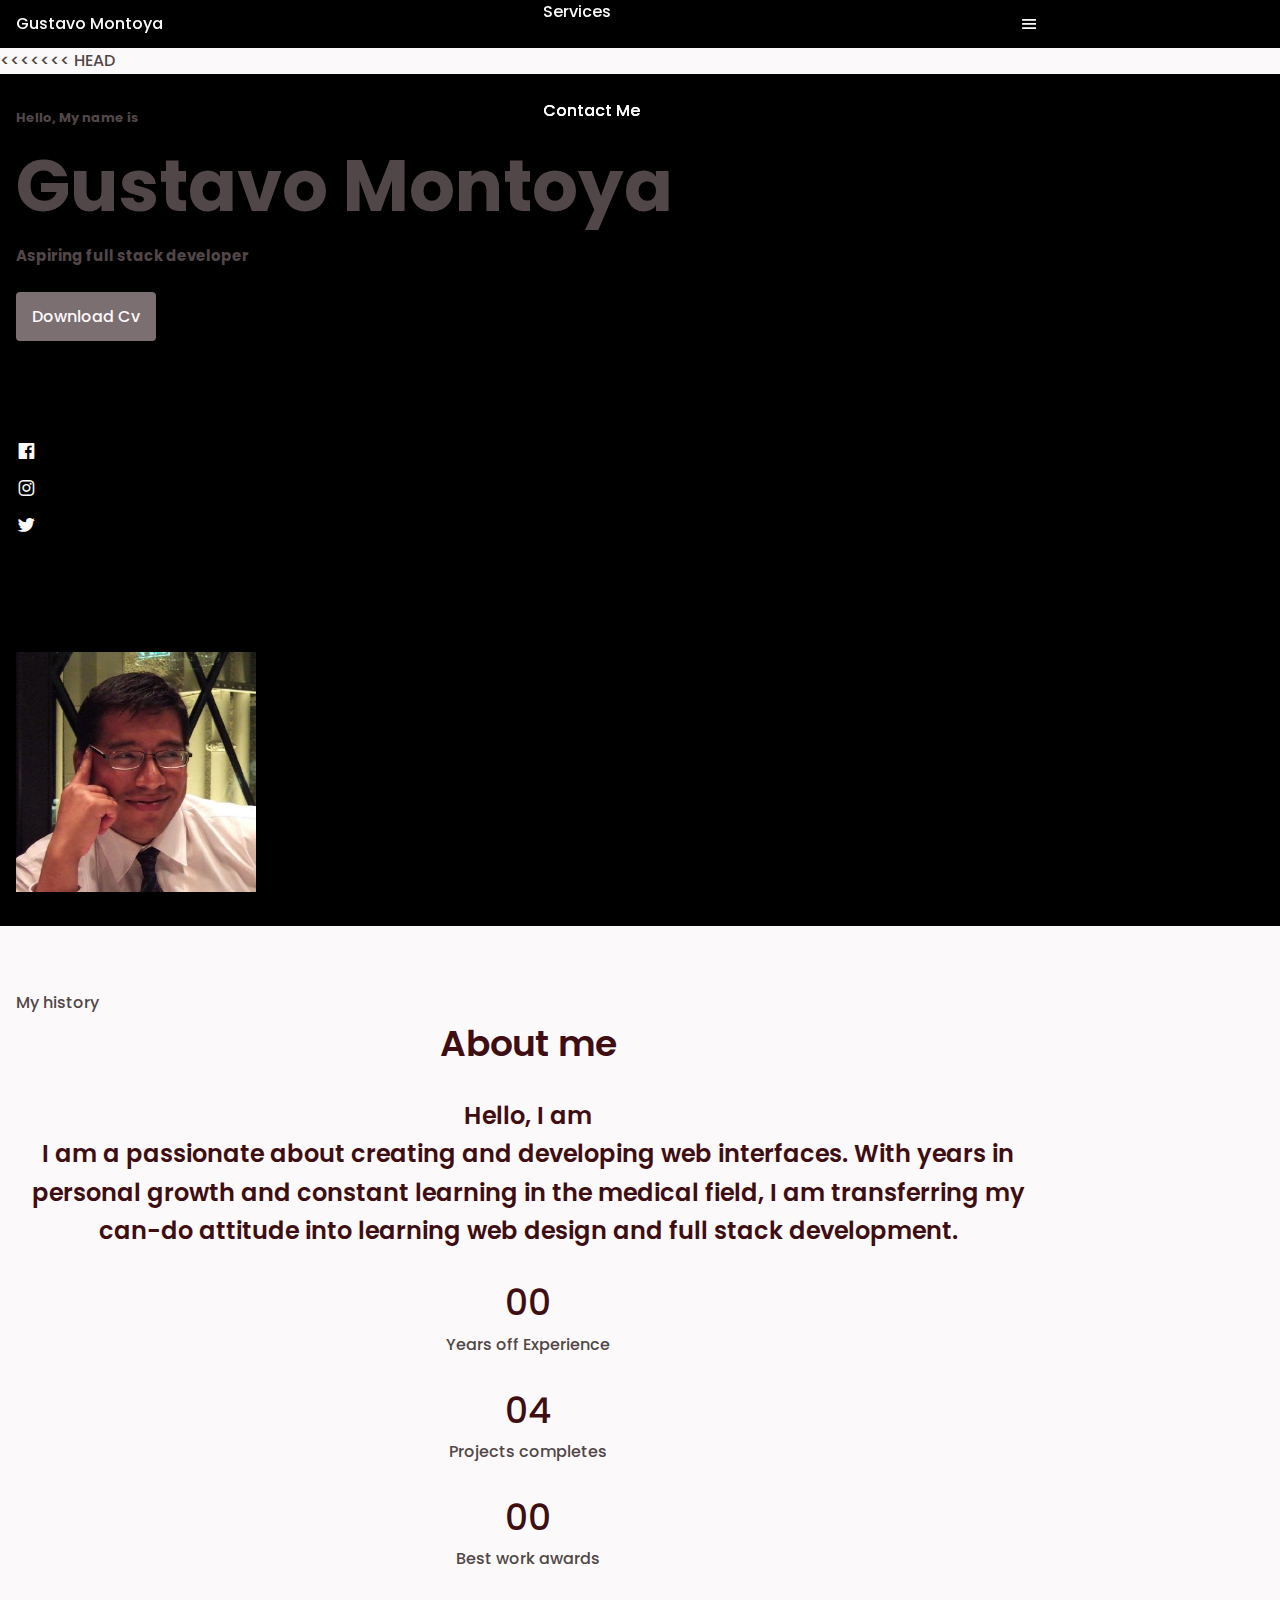
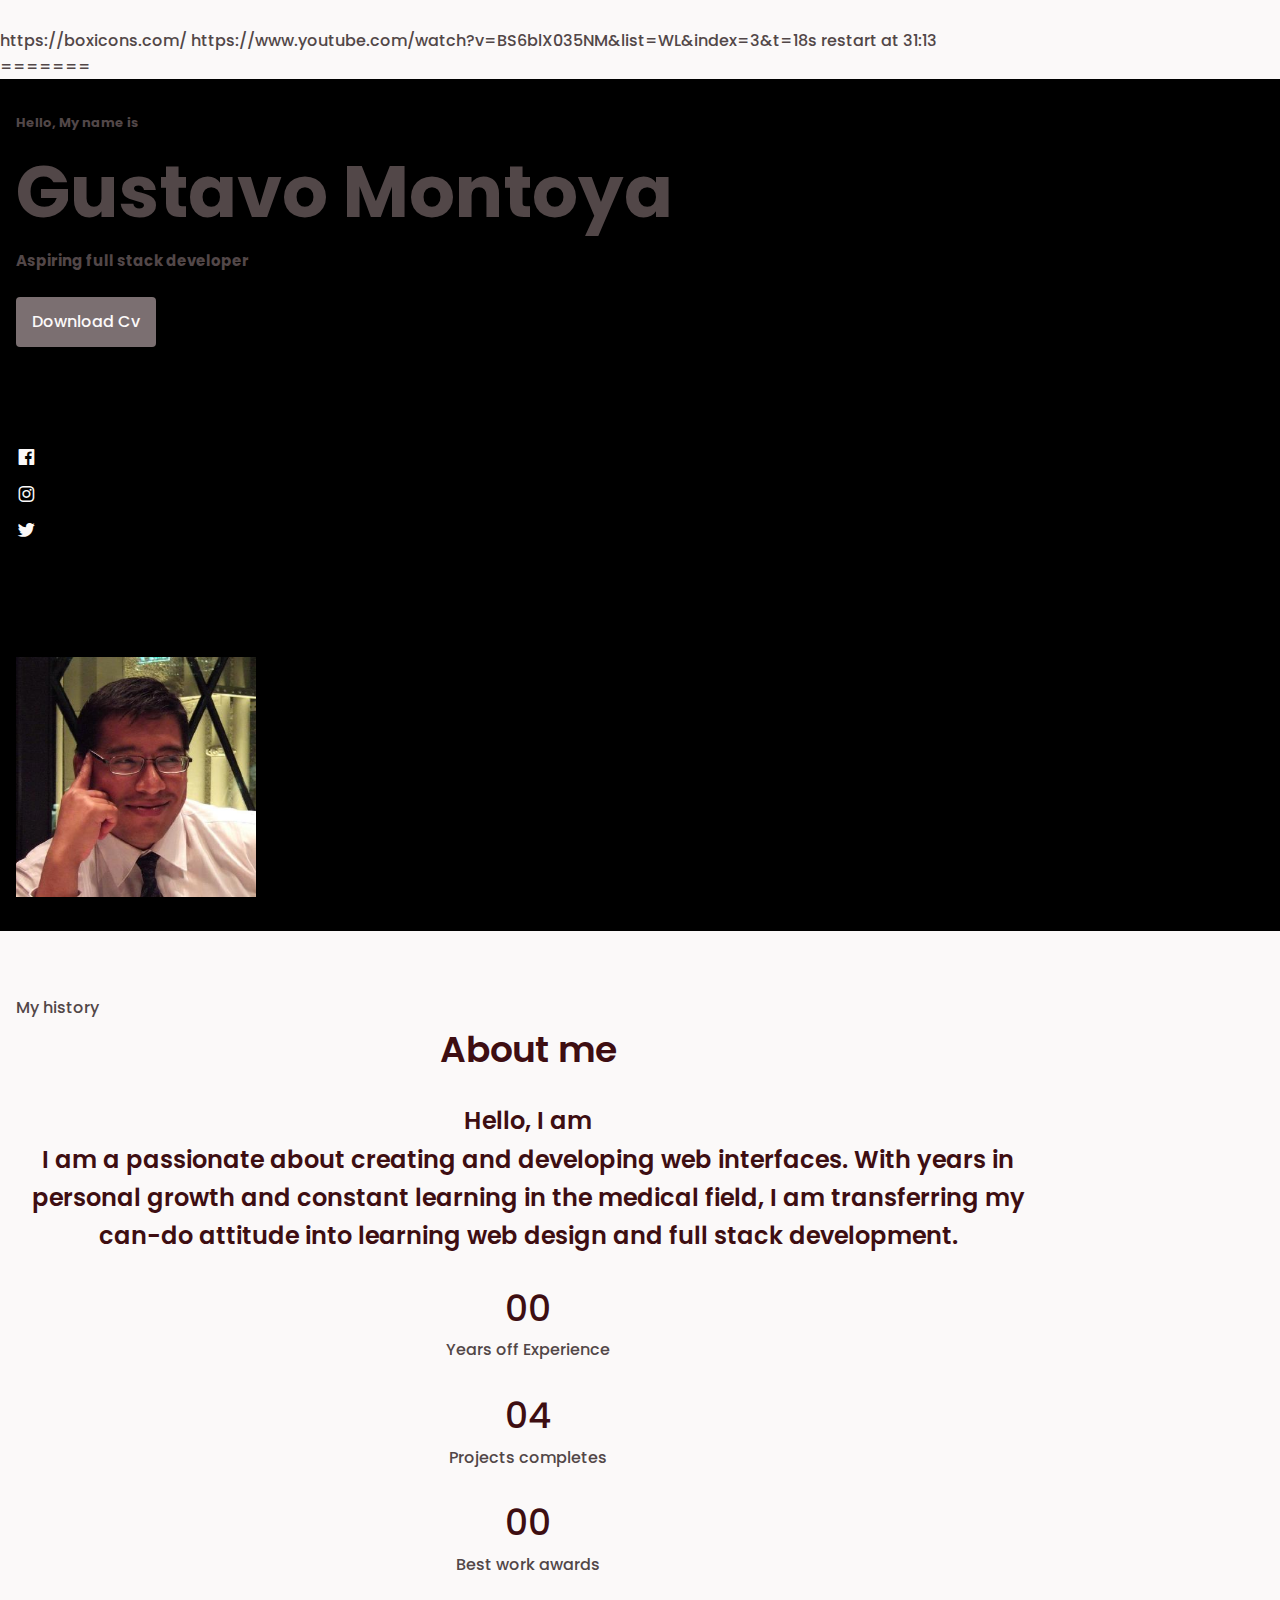
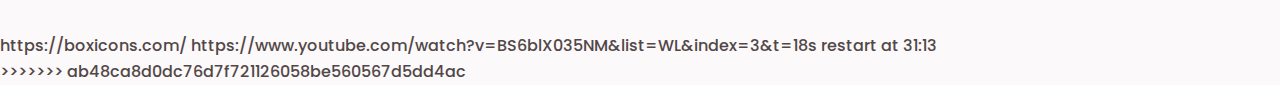
==== index.html @ 8437a616 "first commit" ====
<<<<<<< HEAD
<!DOCTYPE html>
<html lang="en">
    <head>
        <meta charset="UTF-8">
        <meta http-equiv="X-UA-Compatible" content="IE=edge">
        <meta name="viewport" content="width=device-width, initial-scale=1.0">
        <link rel="preconnect" href="https://fonts.gstatic.com">
        <link href="https://fonts.googleapis.com/css2?family=Poppins:ital,wght@0,400;0,500;0,600;1,400&display=swap" rel="stylesheet">
    <!-- ===SWIPER CSS=== -->
        <link rel="stylesheet" href=""
    <!-- ===BOX ICONS=== -->
        <link href='https://unpkg.com/boxicons@2.0.7/css/boxicons.min.css' rel='stylesheet'>
    <!-- ===CSS=== -->
        <link rel="stylesheet" href="Assets/css/style.css">
    <title>Personal Portfolio</title>
    </head>
        <body>
    <!-- ===SCROLL TOP=== -->

            <a href="#" class="scrolltop" id="scroll-top">
                <i class='bx bx-chevron-up scrolltop_icon'></i>
            </a>

    <!-- ===HEADER=== -->

            <header class="l-header" id="header">
                <nav class="nav bd-container">
                    <a href-"#" class="nav_logo">Gustavo Montoya</a>

                <div class="nav_menu" id="nav-menu">
                    <ul class="nav_list">
                            <li class="nav_item"><a href="#home" class="nav_link active-link">Home</a></li>
                        <li class="nav_item"><a href="#about" class="nav_link">About</a></li>
                        <li class="nav_item"><a href="#services" class="nav_link">Services</a></li>
                        <li class="nav_item"><a href="#portfolio" class="nav_link">Portfolio</a></li>
                        <li class="nav_item"><a href="#contact" class="nav_link">Contact Me</a></li>
                    </ul>
                </div>

                <div class="nav_toggle" id="nav-toggle">
                    <i class='bx bx-menu'></i>
                </div>
                </nav>
            </header>  
    
            <main class="1-main">

                <!-- ===HOME=== -->

                <section class="home" id="home">
                    <div class="home_container bd-container bd-grid">
                        <div class="home_date">
                            <span class="home_greeting">Hello, My name is</span>
                            <h1 class="home_name">Gustavo Montoya</h1>
                            <span class="home_profession">Aspiring full stack developer</span>
                            <a download="" href="" class="button button-light">Download Cv</a>
                        </div>

                        <div class="home_social">
                            <a href="#" class="home_social-icon"><i class='bx bxl-facebook-square'></i></a>
                            <a href="#" class="home_social-icon"><i class='bx bxl-instagram'></i></a>
                            <a href="#" class="home_social-icon"><i class='bx bxl-twitter'></i></a>
                        </div>

                        <div class="home_img">
                            <img src="Assets/img/home-img.jpg" alt="">
                        </div>
                    </div>
                </section>

                <!-- ===ABOUT=== -->

                <section class="about section bd-container" id="about">
                    <span class="section-subtle">My history</span>
                    <h2 class="section-title">About me</h2>

                    <div class="about_container bd-grid">
                        <div class="about_data bd-grid">
                            <p class="about_description"><span>Hello, I am <br></span>I am a passionate about creating and developing web interfaces. With years in personal growth and constant learning in the medical field, I am transferring my can-do attitude into learning web design and full stack development.</p>
                            <div>
                                <span class="about_number">00</span>
                                <span class="about_acheivement">Years off Experience</span>
                            </div>
                            <div>
                                <span class="about_number">04</span>
                                <span class="about_acheivement">Projects completes</span>
                            </div>
                            <div>
                                <span class="about_number">00</span>
                                <span class="about_acheivement">Best work awards</span>
                            </div>
                        </div>

                        <img src="Assets/img/" alt="" class+"about_img">
                    </div>
                </section>
                <!-- ===QUALIFICATION=== -->
                https://boxicons.com/
                https://www.youtube.com/watch?v=BS6blX035NM&list=WL&index=3&t=18s

                restart at 31:13


                <!-- ===SERVICES=== -->

                <!-- ===PROJECT IN MIND=== -->

                <!-- ===PORTFOLIO=== -->

            </main>

    <!-- ===FOOTER=== -->

    <!-- ===MIXITUP FILTER=== -->
    <script src=""></script>

    <!-- ===SWIPER JS=== -->
    <script src=""></script>

    <!-- ===GSAP=== -->
    <script src=""></script>

    <!-- ===MAIN JS=== -->
    <script src="Assets/js/main.js"></script>









    <!-- <script src="https://cdn.freecodecamp.org/testable-projects-fcc/v1/bundle.js"></script> -->
    </body>
=======
<!DOCTYPE html>
<html lang="en">
    <head>
        <meta charset="UTF-8">
        <meta http-equiv="X-UA-Compatible" content="IE=edge">
        <meta name="viewport" content="width=device-width, initial-scale=1.0">
        <link rel="preconnect" href="https://fonts.gstatic.com">
        <link href="https://fonts.googleapis.com/css2?family=Poppins:ital,wght@0,400;0,500;0,600;1,400&display=swap" rel="stylesheet">
    <!-- ===SWIPER CSS=== -->
        <link rel="stylesheet" href=""
    <!-- ===BOX ICONS=== -->
        <link href='https://unpkg.com/boxicons@2.0.7/css/boxicons.min.css' rel='stylesheet'>
    <!-- ===CSS=== -->
        <link rel="stylesheet" href="Assets/css/style.css">
    <title>Personal Portfolio</title>
    </head>
        <body>
    <!-- ===SCROLL TOP=== -->

            <a href="#" class="scrolltop" id="scroll-top">
                <i class='bx bx-chevron-up scrolltop_icon'></i>
            </a>

    <!-- ===HEADER=== -->

            <header class="l-header" id="header">
                <nav class="nav bd-container">
                    <a href-"#" class="nav_logo">Gustavo Montoya</a>

                <div class="nav_menu" id="nav-menu">
                    <ul class="nav_list">
                        <li class="nav_item"><a href="#home" class="nav_link active-link">Home</a></li>
                        <li class="nav_item"><a href="#about" class="nav_link">About</a></li>
                        <li class="nav_item"><a href="#services" class="nav_link">Services</a></li>
                        <li class="nav_item"><a href="#portfolio" class="nav_link">Portfolio</a></li>
                        <li class="nav_item"><a href="#contact" class="nav_link">Contact Me</a></li>
                    </ul>
                </div>

                <div class="nav_toggle" id="nav-toggle">
                    <i class='bx bx-menu'></i>
                </div>
                </nav>
            </header>  
    
            <main class="1-main">

                <!-- ===HOME=== -->

                <section class="home" id="home">
                    <div class="home_container bd-container bd-grid">
                        <div class="home_date">
                            <span class="home_greeting">Hello, My name is</span>
                            <h1 class="home_name">Gustavo Montoya</h1>
                            <span class="home_profession">Aspiring full stack developer</span>
                            <a download="" href="" class="button button-light">Download Cv</a>
                        </div>

                        <div class="home_social">
                            <a href="#" class="home_social-icon"><i class='bx bxl-facebook-square'></i></a>
                            <a href="#" class="home_social-icon"><i class='bx bxl-instagram'></i></a>
                            <a href="#" class="home_social-icon"><i class='bx bxl-twitter'></i></a>
                        </div>

                        <div class="home_img">
                            <img src="Assets/img/home-img.jpg" alt="">
                        </div>
                    </div>
                </section>

                <!-- ===ABOUT=== -->

                <section class="about section bd-container" id="about">
                    <span class="section-subtle">My history</span>
                    <h2 class="section-title">About me</h2>

                    <div class="about_container bd-grid">
                        <div class="about_data bd-grid">
                            <p class="about_description"><span>Hello, I am <br></span>I am a passionate about creating and developing web interfaces. With years in personal growth and constant learning in the medical field, I am transferring my can-do attitude into learning web design and full stack development.</p>
                            <div>
                                <span class="about_number">00</span>
                                <span class="about_acheivement">Years off Experience</span>
                            </div>
                            <div>
                                <span class="about_number">04</span>
                                <span class="about_acheivement">Projects completes</span>
                            </div>
                            <div>
                                <span class="about_number">00</span>
                                <span class="about_acheivement">Best work awards</span>
                            </div>
                        </div>

                        <img src="Assets/img/" alt="" class+"about_img">
                    </div>
                </section>
                <!-- ===QUALIFICATION=== -->
                https://boxicons.com/
                https://www.youtube.com/watch?v=BS6blX035NM&list=WL&index=3&t=18s

                restart at 31:13


                <!-- ===SERVICES=== -->

                <!-- ===PROJECT IN MIND=== -->

                <!-- ===PORTFOLIO=== -->

            </main>

    <!-- ===FOOTER=== -->

    <!-- ===MIXITUP FILTER=== -->
    <script src=""></script>

    <!-- ===SWIPER JS=== -->
    <script src=""></script>

    <!-- ===GSAP=== -->
    <script src=""></script>

    <!-- ===MAIN JS=== -->
    <script src="Assets/js/main.js"></script>









    <!-- <script src="https://cdn.freecodecamp.org/testable-projects-fcc/v1/bundle.js"></script> -->
    </body>
>>>>>>> ab48ca8d0dc76d7f721126058be560567d5dd4ac
</html>
---- Assets/css/style.css ----
/* ===GOOGLE GONTS=== */
@import url('https://fonts.googleapis.com/css2?family=Poppins:ital,wght@0,400;0,500;0,600;1,400&display=swap');

/*    font-family: 'Poppins', sans-serif;    */

/* ===VARIABLE CSS=== */
:root{
    --header-height:3rem;

    /* ===Colors=== */
    --first-color:#3E0E12;
    --first-color-dark:#2F0A0D;
    --text-color:#524748;
    --first-color-light:#7B6F71;
    --first-color-lighten:#FBF9F9;

    /* ===Font and trypography=== */
    --body-font: 'Poppins', sans-serif;
    --biggest-font-size: 2.5rem;
    --h1-font-size:1.5rem;
    --h2-font-size:1.25rem;
    --h3-font-size:1.125rem;
    --normal-font-size: .938rem;
    --small-font-size: .813rem;
    --smaller-font-size: .75rem;

    /* ===Font weight=== */
    --font-medium:500;
    --font-semi-bold:600;
    --font-bold:700;

    /*===Margenes===  */
    --mb-1: .5rem;
    --mb-2: 1rem;
    --mb-3: 1.5rem;
    --mb-4: 2rem;
    --mb-5: 2.5rem;
    --mb-6: 3rem; 

    /* ===z index=== */
    --z-normal: 1;
    --z-tooltip: 10;
    --z-fixed: 100;
}

@media screen and (min-width: 768px){
    :root{
        --biggest-font-size: 4.5rem;
        --h1-font-size: 2.25rem;
        --h2-font-size: 1.5rem;
        --h3-font-size: 1.25rem;
        --normal-font-size: 1rem;
        --small-font-size: .875rem;
        --smaller-font-size: .813rem;
    }
}

/* ===BASE=== */
*,::before,::after{
    box-sizing: border-box;
}

html {
    scroll-behavior: smooth;
}

body {
    margin: var(--header-height) 0 0 0;
    font-family: var(--body-font);
    font-size: var(--normal-font-size);
    font-weight: var(--font-medium);
    background-color: var(--first-color-lighten);
    color: var(--text-color);
    line-height: 1.6;
}

h1, h2, h3, ul, p {
    margin: 0;
}
h2, h3 {
    font-weight: var(--font-semi-bold);

}

ul {
    padding: 0;
    list-style: none;
}

a {
    text-decoration: none;
}

img {
    max-width: 100%;
    height: auto;
    display: block;
}

/* ===CLASS CSS=== */
.section {
    padding: 4rem 0 2rem;
}

.section-title, .section-subtitle {
    text-align: center;
}

.section-title {
    font-size: var(--h1-font-size);
    color: var(--first-color);
    margin-bottom: var(--mb-3);
}

.section-subtitle {
    display: block;
    font-size: var(--smaller-font-size);
    font-weight: var(--font-semi-bold);
}
/* ===LAYOUT=== */
.bd-container {
    max-width: 1024px;
    width: calc(100% - 2rem);
    margin-left: var(--mb-2);
    margin-right: var(--mb-2);
}

.bd-grid {
    display: grid;
    gap:1.5rem;
}

.l-header {
    width: 100%;
    position: fixed;
    top: 0;
    left: 0;
    z-index: var(--z-fixed);
    background-color: #000;
}
/* ===NAV=== */
.nav{
    height: var(--header-height);
    display: flex;
    justify-content: space-between;
    align-items: center;
}

@media screen and  (max-width: 768px) {
    .nav_menu {
        position: fixed;
        top: -100%;
        left: 0;
        width: 100%;
        padding-top: 1.5rem;
        text-align: center;
        background-color: #000;
        transition: .4s;
        box-shadow: 0 2px 4px rgba(0, 0, 0, .1);
        border-radius: 0 0 1rem 1rem;
    }   
}

.nav_item {
    margin-bottom: var(--mb-3);
}

.nav_link {
    color: var(--first-color-lighten);
    transition: .3s;
}

.nav_link:hover {
    color: var(--first-color-lighten);
}

.nav_logo, .nav_toggle{
    color: var(--first-color-lighten);
}

.nav_toggle {
    font-size: 1.3rem;
    cursor: pointer;
}

/* Show menu */
.show-menu {
    top: var(--header-height);
}

/* Active menu */

.active-link {
    position: relative;
}

.active-link::after {
    content: '';
    position: absolute;
    bottom: -.7rem;
    left: 0;
    width: 65%;
    height: 3px;
    background-color: var(--first-color-light);
}
/* Change background header */
.scroll-header {
    background-color: var(--first-color-lighten);
    box-shadow: 0 2px 4px rgba(0, 0, 0, .1);
}

.scroll-header .nav_logo, .scroll-header .nav_toggle, .scroll-header .nav_link {
    color: var(--first-color-dark);
}

.scroll-header .nav_menu {
    background-color: var(--first-color-lighten);
}
/* ==SCROLL TOP=== */
.scrolltop {
    position: fixed;
    right: 1rem;
    bottom: -20%;
    display: flex;
    justify-content: center;
    align-items: center;
    padding: .5rem;
    background: rgba(123,  111, 113, .7);
    border-radius: .5rem;
    z-index: var(--z-tooltip);
    transition: .4s;
    visibility: hidden;
}

.scrolltop:hover {
    background-color: var(--first-color);
}

.scrolltop_icon {
    font-size: 2rem;
    color: var(--first-color-lighten);
}

/* Show scroll top */
.show-scroll {
    visibility: visible;
    bottom: 1.5rem;
}
/* ===HOME=== */
.home {
    background-color: #000;
    overflow: hidden;
}

.home_container {
    position: relative;
    height: calc(100vh - var(--header-height));
    grid-template-rows: repeat(2, max-content);
    align-content: space-around;
    row-gap: 2rem;
}

.home_data {
    border-left: 4px solid var(--first-color-lighten);
    color: var(--first-color-lighten);
    padding-left: 1.5rem;
    z-index: var(--z-tooltip);
}

.home_name {
    font-size: var(--biggest-font-size);
}

.home_greeting, .home_profession {
    display: block;
    font-weight: var(--font-bold);
}

.home_greeting {
    font-size: .813rem;
}

.home_profession {
    font-size: .938rem;
    margin-bottom: var(--mb-3);
}

.home-img {
    position: absolute;
    right: 0;
    bottom: 0;
}

.home_img img {
    width: 240px;
}

.home_social {
    display: flex;
    flex-direction: column;
}

.home_social-icon {
    width: max-content;
    font-size: 1.3rem;
    margin-bottom: var(--mb-2);
    color: var(--first-color-lighten);
}

.home_social-icon:hover {
    color: var(--first-color-light);
}

/* BUTTONS */

.button {
    display: inline-block;
    background-color: var(--first-color);
    color: var(--first-color-lighten);
    padding: .75rem 1rem;
    border-radius: .25rem;
    transition: .3s;
}

.button:hover {
    background-color: var(--first-color-dark);
}

.button-light {
    background-color: var(--first-color-light);
}

/* ===ABOUT=== */
.about_data {
    text-align: center;
}

.about_description {
    font-size: var(--h2-font-size);
    font-weight: var(--font-semi-bold);
    color: var(--first-color);
}

.about_number {
    font-size: var(--h1-font-size);
    color: var(--first-color);
    display: block;
}

.about_img {
    justify-self: center;
    width: 220px;
    border-radius: .5rem;
}

/* this is just a test */
---- Assets/css/style.css ----
/* ===GOOGLE GONTS=== */
@import url('https://fonts.googleapis.com/css2?family=Poppins:ital,wght@0,400;0,500;0,600;1,400&display=swap');

/*    font-family: 'Poppins', sans-serif;    */

/* ===VARIABLE CSS=== */
:root{
    --header-height:3rem;

    /* ===Colors=== */
    --first-color:#3E0E12;
    --first-color-dark:#2F0A0D;
    --text-color:#524748;
    --first-color-light:#7B6F71;
    --first-color-lighten:#FBF9F9;

    /* ===Font and trypography=== */
    --body-font: 'Poppins', sans-serif;
    --biggest-font-size: 2.5rem;
    --h1-font-size:1.5rem;
    --h2-font-size:1.25rem;
    --h3-font-size:1.125rem;
    --normal-font-size: .938rem;
    --small-font-size: .813rem;
    --smaller-font-size: .75rem;

    /* ===Font weight=== */
    --font-medium:500;
    --font-semi-bold:600;
    --font-bold:700;

    /*===Margenes===  */
    --mb-1: .5rem;
    --mb-2: 1rem;
    --mb-3: 1.5rem;
    --mb-4: 2rem;
    --mb-5: 2.5rem;
    --mb-6: 3rem; 

    /* ===z index=== */
    --z-normal: 1;
    --z-tooltip: 10;
    --z-fixed: 100;
}

@media screen and (min-width: 768px){
    :root{
        --biggest-font-size: 4.5rem;
        --h1-font-size: 2.25rem;
        --h2-font-size: 1.5rem;
        --h3-font-size: 1.25rem;
        --normal-font-size: 1rem;
        --small-font-size: .875rem;
        --smaller-font-size: .813rem;
    }
}

/* ===BASE=== */
*,::before,::after{
    box-sizing: border-box;
}

html {
    scroll-behavior: smooth;
}

body {
    margin: var(--header-height) 0 0 0;
    font-family: var(--body-font);
    font-size: var(--normal-font-size);
    font-weight: var(--font-medium);
    background-color: var(--first-color-lighten);
    color: var(--text-color);
    line-height: 1.6;
}

h1, h2, h3, ul, p {
    margin: 0;
}
h2, h3 {
    font-weight: var(--font-semi-bold);

}

ul {
    padding: 0;
    list-style: none;
}

a {
    text-decoration: none;
}

img {
    max-width: 100%;
    height: auto;
    display: block;
}

/* ===CLASS CSS=== */
.section {
    padding: 4rem 0 2rem;
}

.section-title, .section-subtitle {
    text-align: center;
}

.section-title {
    font-size: var(--h1-font-size);
    color: var(--first-color);
    margin-bottom: var(--mb-3);
}

.section-subtitle {
    display: block;
    font-size: var(--smaller-font-size);
    font-weight: var(--font-semi-bold);
}
/* ===LAYOUT=== */
.bd-container {
    max-width: 1024px;
    width: calc(100% - 2rem);
    margin-left: var(--mb-2);
    margin-right: var(--mb-2);
}

.bd-grid {
    display: grid;
    gap:1.5rem;
}

.l-header {
    width: 100%;
    position: fixed;
    top: 0;
    left: 0;
    z-index: var(--z-fixed);
    background-color: #000;
}
/* ===NAV=== */
.nav{
    height: var(--header-height);
    display: flex;
    justify-content: space-between;
    align-items: center;
}

@media screen and  (max-width: 768px) {
    .nav_menu {
        position: fixed;
        top: -100%;
        left: 0;
        width: 100%;
        padding-top: 1.5rem;
        text-align: center;
        background-color: #000;
        transition: .4s;
        box-shadow: 0 2px 4px rgba(0, 0, 0, .1);
        border-radius: 0 0 1rem 1rem;
    }   
}

.nav_item {
    margin-bottom: var(--mb-3);
}

.nav_link {
    color: var(--first-color-lighten);
    transition: .3s;
}

.nav_link:hover {
    color: var(--first-color-lighten);
}

.nav_logo, .nav_toggle{
    color: var(--first-color-lighten);
}

.nav_toggle {
    font-size: 1.3rem;
    cursor: pointer;
}

/* Show menu */
.show-menu {
    top: var(--header-height);
}

/* Active menu */

.active-link {
    position: relative;
}

.active-link::after {
    content: '';
    position: absolute;
    bottom: -.7rem;
    left: 0;
    width: 65%;
    height: 3px;
    background-color: var(--first-color-light);
}
/* Change background header */
.scroll-header {
    background-color: var(--first-color-lighten);
    box-shadow: 0 2px 4px rgba(0, 0, 0, .1);
}

.scroll-header .nav_logo, .scroll-header .nav_toggle, .scroll-header .nav_link {
    color: var(--first-color-dark);
}

.scroll-header .nav_menu {
    background-color: var(--first-color-lighten);
}
/* ==SCROLL TOP=== */
.scrolltop {
    position: fixed;
    right: 1rem;
    bottom: -20%;
    display: flex;
    justify-content: center;
    align-items: center;
    padding: .5rem;
    background: rgba(123,  111, 113, .7);
    border-radius: .5rem;
    z-index: var(--z-tooltip);
    transition: .4s;
    visibility: hidden;
}

.scrolltop:hover {
    background-color: var(--first-color);
}

.scrolltop_icon {
    font-size: 2rem;
    color: var(--first-color-lighten);
}

/* Show scroll top */
.show-scroll {
    visibility: visible;
    bottom: 1.5rem;
}
/* ===HOME=== */
.home {
    background-color: #000;
    overflow: hidden;
}

.home_container {
    position: relative;
    height: calc(100vh - var(--header-height));
    grid-template-rows: repeat(2, max-content);
    align-content: space-around;
    row-gap: 2rem;
}

.home_data {
    border-left: 4px solid var(--first-color-lighten);
    color: var(--first-color-lighten);
    padding-left: 1.5rem;
    z-index: var(--z-tooltip);
}

.home_name {
    font-size: var(--biggest-font-size);
}

.home_greeting, .home_profession {
    display: block;
    font-weight: var(--font-bold);
}

.home_greeting {
    font-size: .813rem;
}

.home_profession {
    font-size: .938rem;
    margin-bottom: var(--mb-3);
}

.home-img {
    position: absolute;
    right: 0;
    bottom: 0;
}

.home_img img {
    width: 240px;
}

.home_social {
    display: flex;
    flex-direction: column;
}

.home_social-icon {
    width: max-content;
    font-size: 1.3rem;
    margin-bottom: var(--mb-2);
    color: var(--first-color-lighten);
}

.home_social-icon:hover {
    color: var(--first-color-light);
}

/* BUTTONS */

.button {
    display: inline-block;
    background-color: var(--first-color);
    color: var(--first-color-lighten);
    padding: .75rem 1rem;
    border-radius: .25rem;
    transition: .3s;
}

.button:hover {
    background-color: var(--first-color-dark);
}

.button-light {
    background-color: var(--first-color-light);
}

/* ===ABOUT=== */
.about_data {
    text-align: center;
}

.about_description {
    font-size: var(--h2-font-size);
    font-weight: var(--font-semi-bold);
    color: var(--first-color);
}

.about_number {
    font-size: var(--h1-font-size);
    color: var(--first-color);
    display: block;
}

.about_img {
    justify-self: center;
    width: 220px;
    border-radius: .5rem;
}

/* this is just a test */
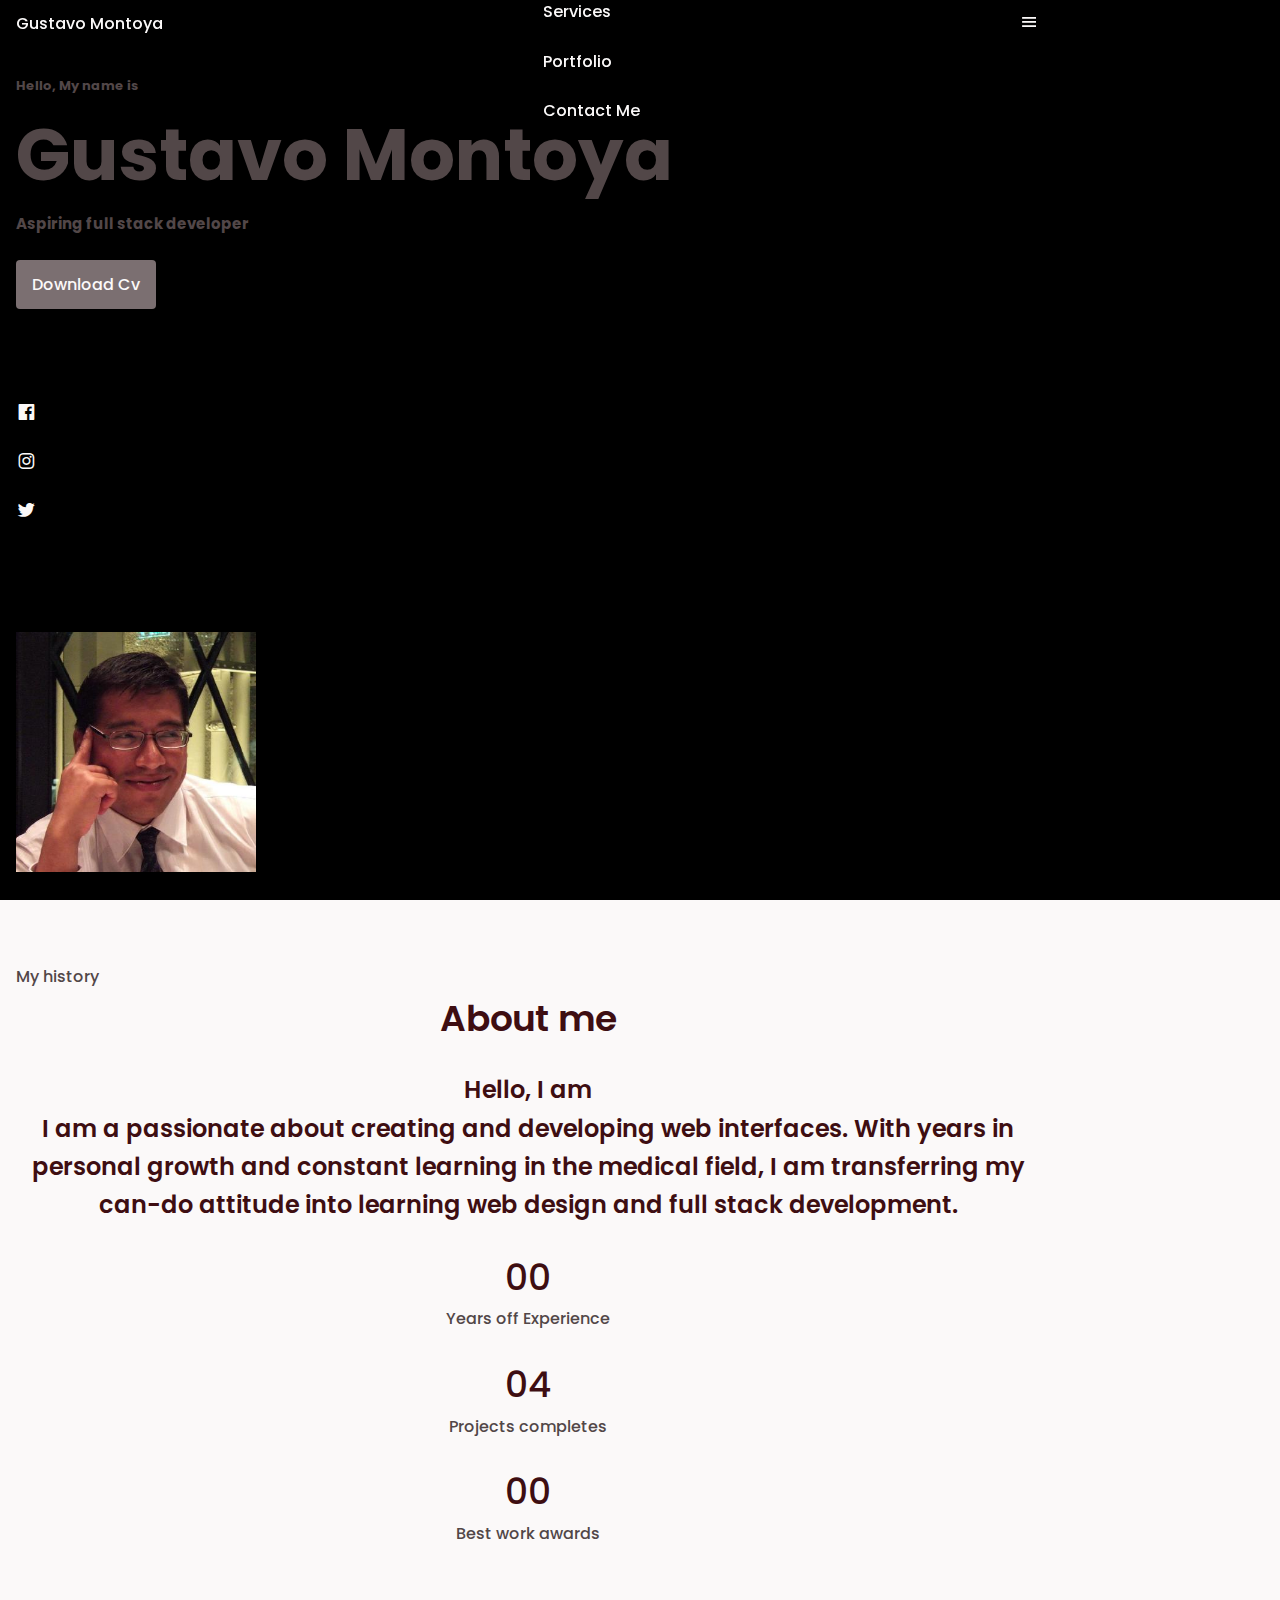
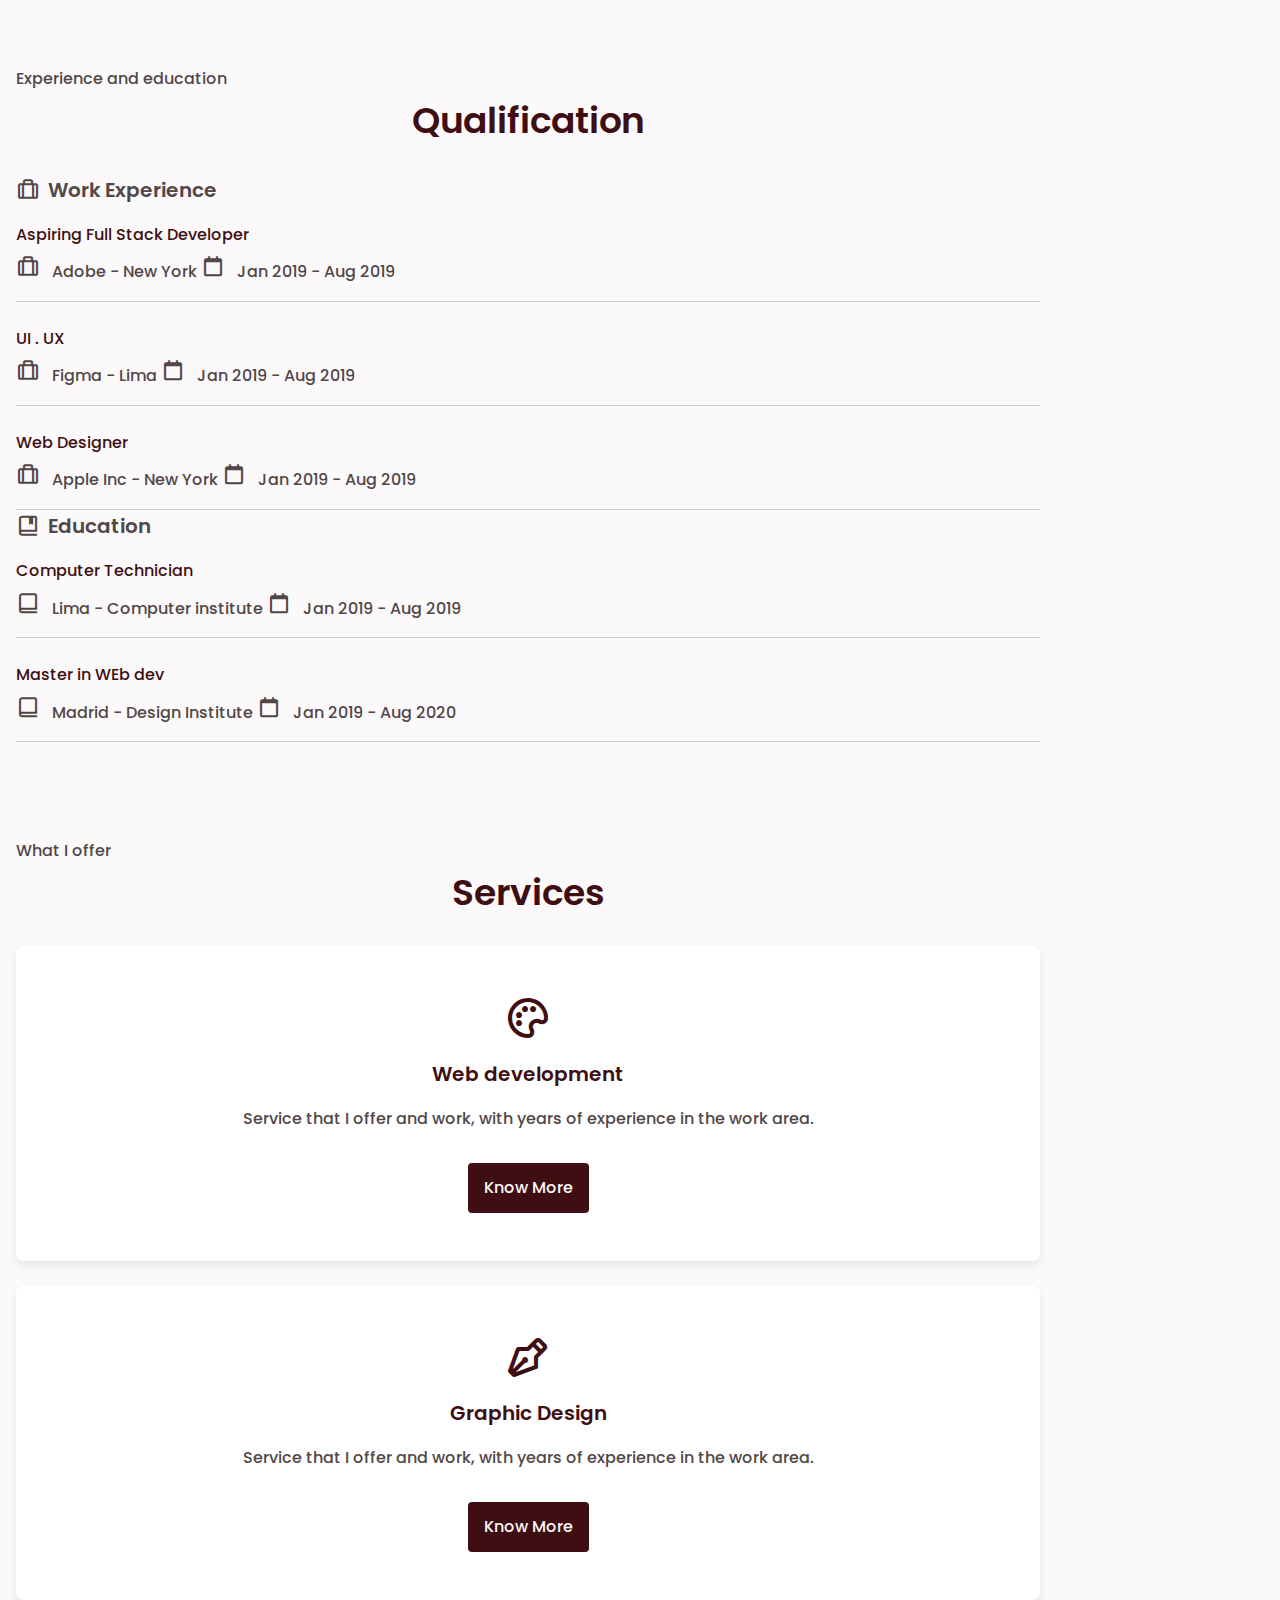
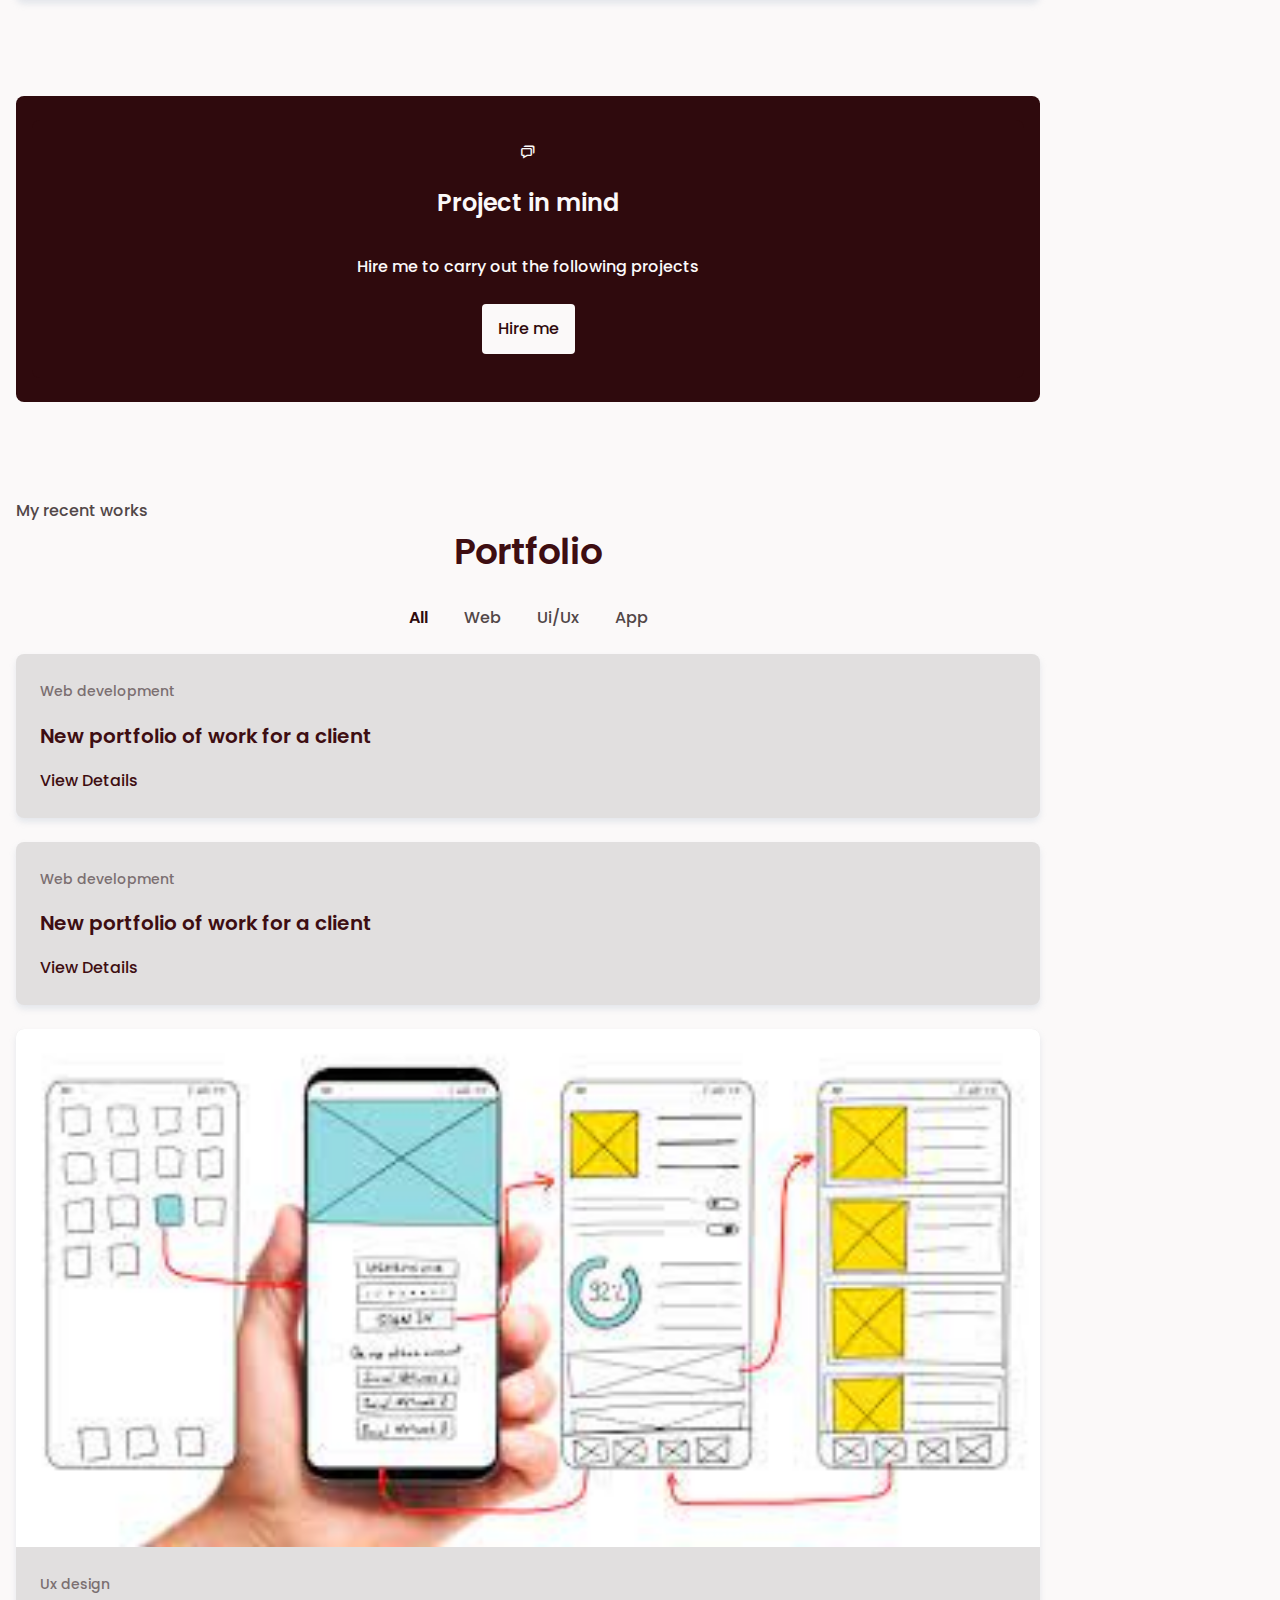
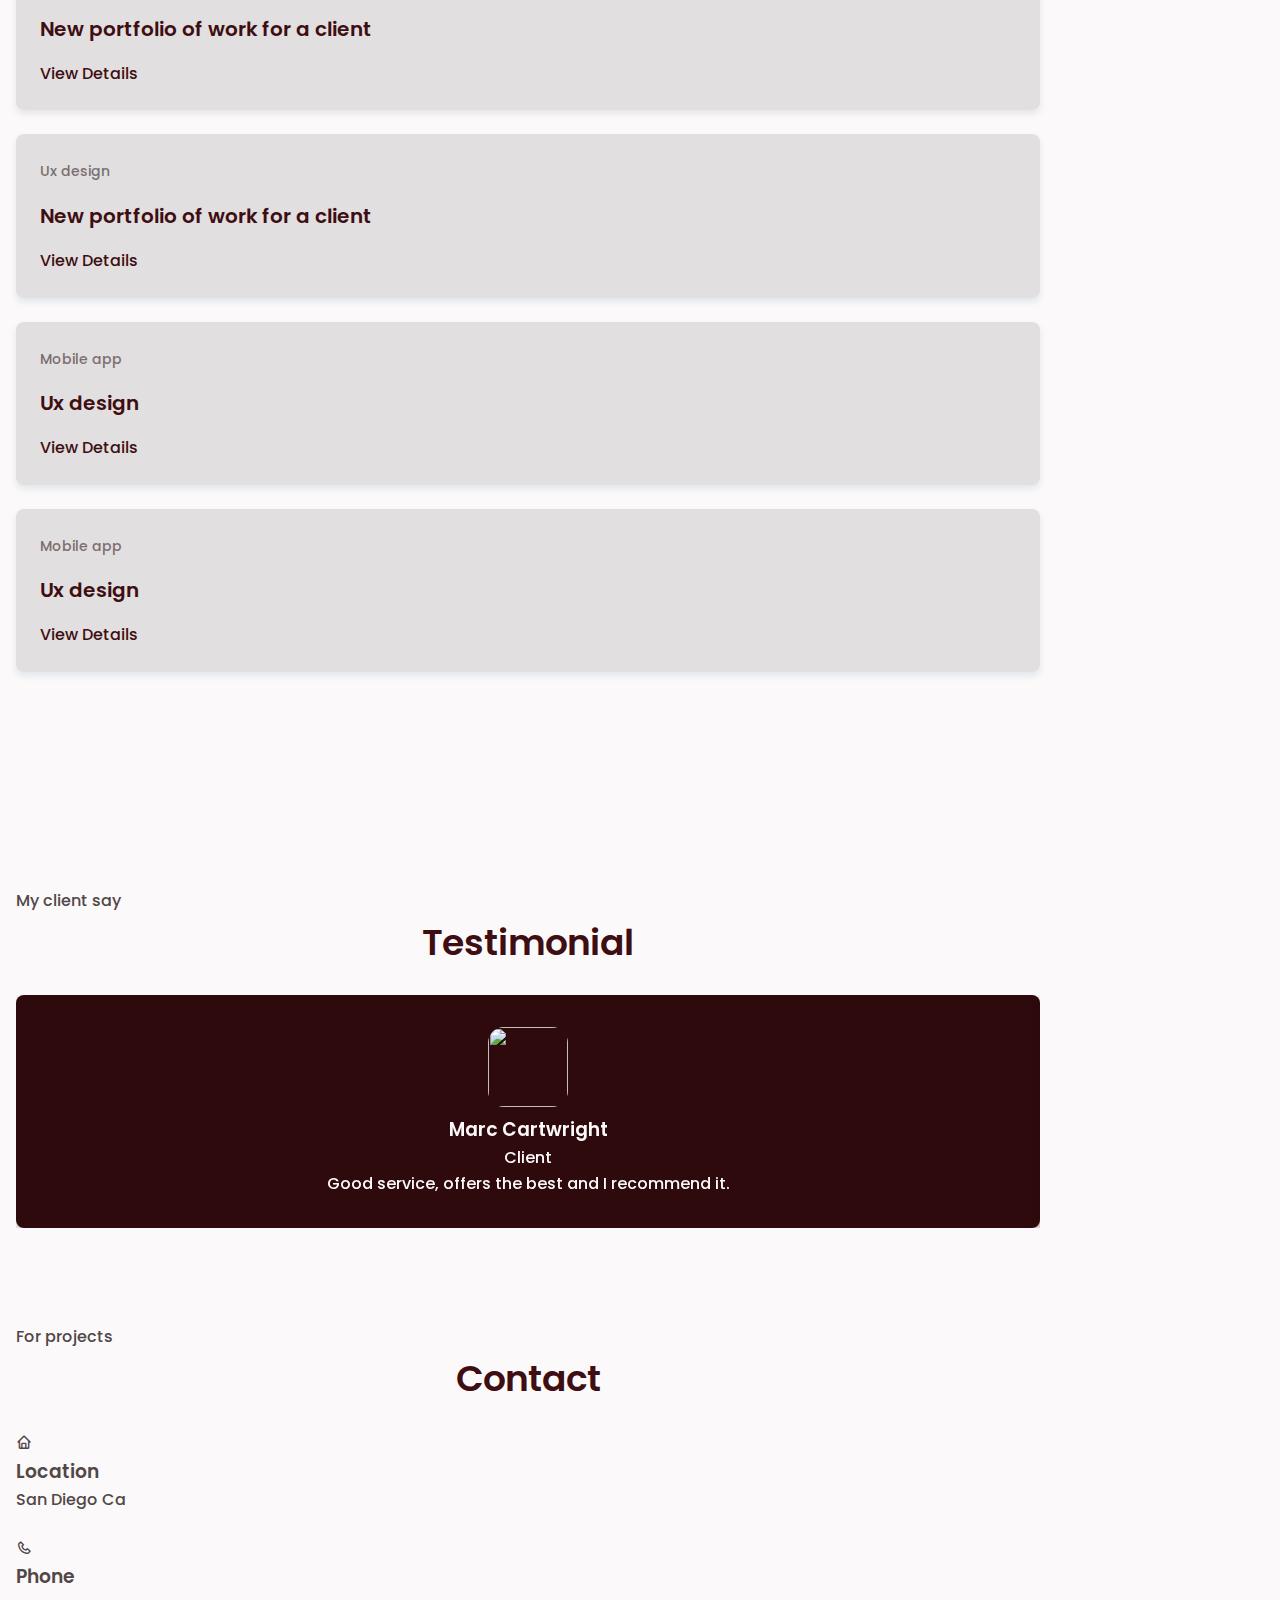
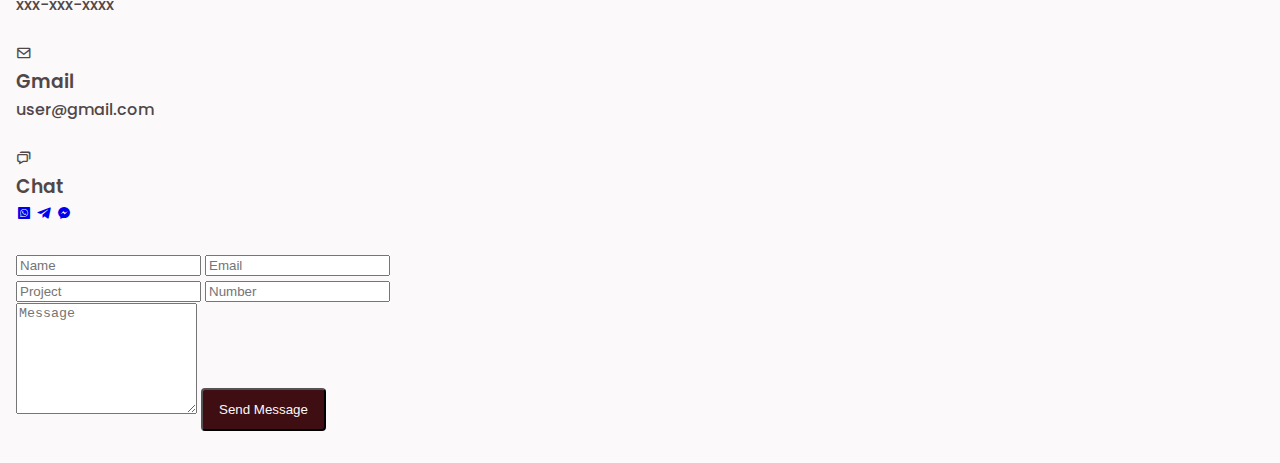
==== commit dac0b673: "A ton of HTML/CSS/JS modifications 	modified:   Assets/css/style.css 	new file:   Assets/css/swiper-" ====
--- a/index.html
+++ b/index.html
@@ -1,4 +1,3 @@
-<<<<<<< HEAD
 <!DOCTYPE html>
 <html lang="en">
     <head>
@@ -8,7 +7,7 @@
         <link rel="preconnect" href="https://fonts.gstatic.com">
         <link href="https://fonts.googleapis.com/css2?family=Poppins:ital,wght@0,400;0,500;0,600;1,400&display=swap" rel="stylesheet">
     <!-- ===SWIPER CSS=== -->
-        <link rel="stylesheet" href=""
+        <link rel="stylesheet" href="Assets/css/swiper-bundle.min.css"
     <!-- ===BOX ICONS=== -->
         <link href='https://unpkg.com/boxicons@2.0.7/css/boxicons.min.css' rel='stylesheet'>
     <!-- ===CSS=== -->
@@ -96,27 +95,328 @@
                     </div>
                 </section>
                 <!-- ===QUALIFICATION=== -->
-                https://boxicons.com/
-                https://www.youtube.com/watch?v=BS6blX035NM&list=WL&index=3&t=18s
-
-                restart at 31:13
+                <section class="qualification section bd-container">
+                    <span class="section-subtle">Experience and education</span>
+                    <h2 class="section-title">Qualification</h2>
+
+                    <div class="qualification_container bd-grid">
+                        <div class="qualification_content">
+                            <h2 class="qualification_title">
+                                <i class='bx bx-briefcase-alt qualification_title-icon'></i>
+                                Work Experience
+                        </h2>
+
+                        <div class="bd-grid">
+                            <div class="qualification_data">
+                                <h3 class="qualification_area">Aspiring Full Stack Developer</h3>
+
+                                <div class="qualification_box">
+                                    <span class="qualification_work">
+                                        <i class='bx bx-briefcase-alt qualification_title-icon'></i>
+                                        Adobe - New York
+                                    </span>
+
+                                    <span class="qualification_work">
+                                        <i class='bx bx-calendar-alt qualification_title-icon'></i>
+                                        Jan 2019 - Aug 2019
+                                    </span>
+                                </div>
+                            </div>
+                            <div class="qualification_data">
+                                <h3 class="qualification_area">UI . UX</h3>
+
+                                <div class="qualification_box">
+                                    <span class="qualification_work">
+                                        <i class='bx bx-briefcase-alt qualification_title-icon'></i>
+                                        Figma - Lima
+                                    </span>
+
+                                    <span class="qualification_work">
+                                        <i class='bx bx-calendar-alt qualification_title-icon'></i>
+                                        Jan 2019 - Aug 2019 
+                                    </span>
+                                </div>
+                            </div>
+                            <div class="qualification_data">
+                                <h3 class="qualification_area">Web Designer</h3>
+
+                                <div class="qualification_box">
+                                    <span class="qualification_work">
+                                        <i class='bx bx-briefcase-alt qualification_title-icon'></i>
+                                        Apple Inc - New York
+                                    </span>
+
+                                    <span class="qualification_work">
+                                        <i class='bx bx-calendar-alt qualification_title-icon'></i>
+                                        Jan 2019 - Aug 2019 
+                                    </span>
+                                </div>
+                            </div>
+                        </div>
+                        </div>
+                    </div>
+
+                    <div class="qualification_container bd-grid">
+                        <div class="qualification_content">
+                            <h2 class="qualification_title">
+                                <i class='bx bx-book-bookmark qualification_title-icon'></i>
+                                Education
+                        </h2>
+
+                        <div class="bd-grid">
+                            <div class="qualification_data">
+                                <h3 class="qualification_area">Computer Technician</h3>
+
+                                <div class="qualification_box">
+                                    <span class="qualification_work">
+                                        <i class='bx bx-book-alt qualification_title-icon'></i>
+                                        Lima - Computer institute
+                                    </span>
+
+                                    <span class="qualification_work">
+                                        <i class='bx bx-calendar-alt qualification_title-icon'></i>
+                                        Jan 2019 - Aug 2019
+                                    </span>
+                                </div>
+                            </div>
+                            <div class="qualification_data">
+                                <h3 class="qualification_area">Master in WEb dev</h3>
+
+                                <div class="qualification_box">
+                                    <span class="qualification_work">
+                                        <i class='bx bx-book-alt qualification_title-icon'></i>
+                                        Madrid - Design Institute
+                                    </span>
+
+                                    <span class="qualification_work">
+                                        <i class='bx bx-calendar-alt qualification_title-icon'></i>
+                                        Jan 2019 - Aug 2020 
+                                    </span>
+                                </div>
+                            </div>
+                        </div>
+                        </div>
+                    </div>
+                </section>
 
 
                 <!-- ===SERVICES=== -->
-
+                <section class="services section bd-container" id="services">
+                    <span class="section-subtle">What I offer</span>
+                    <h2 class="section-title">Services</h2>
+
+                    <div class="services_container bd-grid">
+                        <div class="services_data">
+                            <i class='bx bx-palette services_icon'></i>
+                            <h3 class="services_title">Web development</h3>
+                            <p class="services_description">Service that I offer and work, with years of experience in the work area.</p>
+                            <a href="#" class="button">Know More</a>
+                        </div>
+                        <div class="services_data">
+                            <i class='bx bx-pen services_icon'></i>
+                            <h3 class="services_title">Graphic Design</h3>
+                            <p class="services_description">Service that I offer and work, with years of experience in the work area.</p>
+                            <a href="#" class="button">Know More</a>
+                        </div>
+                        <!-- <div class="services_data">
+                            <i class='bx bx-palette services_icon'></i>
+                            <h3 class="services_title">Ui/Ux Design</h3>
+                            <p class="services_description">Service that I offer and work, with years of experience in the work area.</p>
+                            <a href="#" class="button">Know More</a>
+                        </div> -->
+                    </div>
+                </section>
                 <!-- ===PROJECT IN MIND=== -->
-
+                <section class="project section bd-container">
+                    <div class="project_container bd-grid">
+                        <div class="project_container bd-grid">
+                            <i class='bx bx-chat'></i>
+                    
+                            <div>
+                                <h2 class="project_title">Project in mind</h2>
+                                <p class="project_descriptopm">Hire me to carry out the following projects</p>
+                            </div>
+
+                            <div>
+                                <a href="#" class="button button-white"> Hire me</a>
+                            </div>
+
+                        </div>
+                    </div>
+                </section>
                 <!-- ===PORTFOLIO=== -->
-
-            </main>
-
+                <section class="portfolio section bd-container" id="portfolio">
+                    <span class="section-subtle">My recent works</span>
+                    <h2 class="section-title">Portfolio</h2>
+
+                    <div class="portfolio_nav">
+                        <span class="portfolio_item active-portfolio" data-filter="all">All</span>
+                        <span class="portfolio_item" data-filter=".wll">Web</span>
+                        <span class="portfolio_item" data-filter=".ux">Ui/Ux</span>
+                        <span class="portfolio_item" data-filter=".app">App</span>
+                    </div>
+
+                    <div class="portfolio_container bd-grid">
+                        <div class="portfolio_content mix web">
+                            <a href="#"><img src="https://encrypted-tbn0.gstatic.com/images?q=tbn:ANd9GcT1g7OBwscW8SqqklqZNcFn3ygCuhMuojSQiw&usqp=CAU" alt="" class="portfolio_img work 1"</a>
+                            <div class="portfolio_data">
+                                <span class="portfolio_subtitle">Web development</span>
+                                <a href="#"><h2 class="portfolio_title">New portfolio of work for a client</h2></a>
+                                <a href="#" class="button button-link">View Details</a>
+                            </div>
+                        </div>
+                        <div class="portfolio_content mix web">
+                            <a href="#"><img src="https://encrypted-tbn0.gstatic.com/images?q=tbn:ANd9GcSw2Fi-KpbLI1xA9SssIzoT3NU1jBFW7MOBpQ&usqp=CAU" alt="" class="portfolio_img work 2"</a>
+                            <div class="portfolio_data">
+                                <span class="portfolio_subtitle">Web development</span>
+                                <a href="#"><h2 class="portfolio_title">New portfolio of work for a client</h2></a>
+                                <a href="#" class="button button-link">View Details</a>
+                            </div>
+                        </div>
+                        <div class="portfolio_content mix ux">
+                            <a href="#"><img src="[data-uri]" alt="" class="portfolio_img work 3"</a>
+                            <div class="portfolio_data">
+                                <span class="portfolio_subtitle">Ux design</span>
+                                <a href="#"><h2 class="portfolio_title">New portfolio of work for a client</h2></a>
+                                <a href="#" class="button button-link">View Details</a>
+                            </div>
+                        </div>
+                        <div class="portfolio_content mix ux">
+                            <a href="#"><img src="https://insights.dice.com/wp-content/uploads/2020/07/shutterstock_1082901185.jpg" alt="" class="portfolio_img work 4"</a>
+                            <div class="portfolio_data">
+                                <span class="portfolio_subtitle">Ux design</span>
+                                <a href="#"><h2 class="portfolio_title">New portfolio of work for a client</h2></a>
+                                <a href="#" class="button button-link">View Details</a>
+                            </div>
+                        </div>
+                        <div class="portfolio_content mix app">
+                            <a href="#"><img src="https://miro.medium.com/max/1802/0*xBnFepokzm67V7Wi" alt="" class="portfolio_img work 5"</a>
+                            <div class="portfolio_data">
+                                <span class="portfolio_subtitle">Mobile app</span>
+                                <a href="#"><h2 class="portfolio_title">Ux design</h2></a>
+                                <a href="#" class="button button-link">View Details</a>
+                            </div>
+                        </div>
+                        <div class="portfolio_content mix app">
+                            <a href="#"><img src="https://www.socialsamosa.com/wp-content/uploads/2020/09/12-17.jpg" alt="" class="portfolio_img work 6"</a>
+                            <div class="portfolio_data">
+                                <span class="portfolio_subtitle">Mobile app</span>
+                                <a href="#"><h2 class="portfolio_title">Ux design</h2></a>
+                                <a href="#" class="button button-link">View Details</a>
+                            </div>
+                        </div>
+
+
+                        <div class="portfolio_content mix web">
+                        </div>
+                        <div class="portfolio_content mix ux">
+                        </div>
+                        <div class="portfolio_content mix ux">
+                        </div>
+                        <div class="portfolio_content mix app">
+                        </div>
+                        <div class="portfolio_content mix app">
+                        </div>
+                    </div>
+                </section>  
+
+                <!-- ===TESTIMONIAL=== -->
+                <section class="testimonial section bd-container" id="portfolio">
+                    <span class="section-subtle">My client say</span>
+                    <h2 class="section-title">Testimonial</h2>
+
+                    <div class="testimonial_container swiper-container">
+                        <div class="swiper-wrapper">
+                            <div class="testimonial_content swiper-slide">
+                                <img src="https://images.squarespace-cdn.com/content/v1/57809f1fe6f2e12e1da3e283/1539192736814-2ZQH01XL4KFMQNHKNC8E/ke17ZwdGBToddI8pDm48kKbYUC7ko4ep_M3O09c6DLZZw-zPPgdn4jUwVcJE1ZvWQUxwkmyExglNqGp0IvTJZUJFbgE-7XRK3dMEBRBhUpyUjG47s4lQqa3kGWpoR_DitVobFN0LmU1WvG_uZkJwkPR2-Fb7zwugw-NXPqcoGjo/Best+professional+headshots+Los+Angeles+Marc+Cartwright.jpg?format=2500w" 
+                                    alt="" class="testimonial_img">   
+                                    <h3 class="testimonail_title">Marc Cartwright</h3>
+                                    <span class="testimonial_description">Client</span>
+                                    <p class="testimonial_descrioption">Good service, offers the best and I recommend it.</p>   
+                            </div>
+
+                            <div class="testimonial_content swiper-slide">
+                                <img src="https://www.unh.edu/unhtoday/sites/default/files/styles/article_huge/public/article/2019/professional_woman_headshot.jpg?itok=3itzxHXh" 
+                                    alt="" class="testimonial_img">   
+                                    <h3 class="testimonail_title">Jennifer Bright</h3>
+                                    <span class="testimonial_description">Client</span>
+                                    <p class="testimonial_descrioption">Good service, offers the best and I recommend it.</p>   
+                            </div>
+
+                            <div class="testimonial_content swiper-slide">
+                                <img src="https://zenstudiosla.com/wp-content/uploads/2019/11/Austin-professional-headshot.jpg" 
+                                    alt="" class="testimonial_img">   
+                                    <h3 class="testimonail_title">Nick Austin</h3>
+                                    <span class="testimonial_description">Client</span>
+                                    <p class="testimonial_descrioption">Good service, offers the best and I recommend it.</p>   
+                            </div>
+                        </div>
+                        <div class="swiper-pagination"></div>
+                    </div>
+                    </section>  
+           <!-- ===CONTACT ME=== -->
+           <section class="contact section bd-container" id="contact">
+            <span class="section-subtle">For projects</span>
+            <h2 class="section-title">Contact</h2>
+
+            <div class="contact_container bd-grid">
+                <div class="contact_content bd-grid">
+                    <div class="contact_box">
+                        <i class='bx bx-home contact_icon'></i>
+                        <h3 class="contact_title">Location</h3>
+                        <span class="contact_description">San Diego Ca</span>
+                    </div>
+
+                    <div class="contact_box">
+                        <i class='bx bx-phone contact_icon'></i>
+                        <h3 class="contact_title">Phone</h3>
+                        <span class="contact_description">xxx-xxx-xxxx</span>
+                    </div>
+
+                    <div class="contact_box">
+                        <i class='bx bx-envelope contact_icon'></i>
+                        <h3 class="contact_title">Gmail</h3>
+                        <span class="contact_description">user@gmail.com</span>
+                    </div>
+
+                    <div class="contact_box">
+                        <i class='bx bx-chat contact_icon'></i>
+                        <h3 class="contact_title">Chat</h3>
+                        <div>
+                            <a href="#" class="contact_social"><i class='bx bxl-whatsapp-square'></i></a>
+                            <a href="#" class="contact_social"><i class='bx bxl-telegram'></i></a>
+                            <a href="#" class="contact_social"><i class='bx bxl-messenger'></i></a>
+                        </div> 
+                    </div>
+                </div>
+
+                <form action="" class="contact_form">
+                            <div class="contact_inputs">
+                                <input type="text" placeholder="Name" class="contact_input">
+                                <input type="email" placeholder="Email" class="contact_input">
+                            </div>  
+
+                            <div class="contact_inputs">
+                                <input type="text" placeholder="Project" class="contact_input">
+                                <input type="number" placeholder="Number" class="contact_input">
+                            </div>  
+
+                            <textarea name="" id="" cols="0" rows="7" placeholder="Message" class="contact_input"></textarea>
+
+                            <input type="submit" value="Send Message" class="button contact_button">
+                            
+                </form>
+            </div>
+           </section>
+        </main>
     <!-- ===FOOTER=== -->
+    
 
     <!-- ===MIXITUP FILTER=== -->
-    <script src=""></script>
+    <script src="Assets/js/mixitup.min.js"></script>
 
     <!-- ===SWIPER JS=== -->
-    <script src=""></script>
+    <script src="Assets/js/swiper-bundle.min.js"></script>
 
     <!-- ===GSAP=== -->
     <script src=""></script>
@@ -134,141 +434,7 @@
 
     <!-- <script src="https://cdn.freecodecamp.org/testable-projects-fcc/v1/bundle.js"></script> -->
     </body>
-=======
-<!DOCTYPE html>
-<html lang="en">
-    <head>
-        <meta charset="UTF-8">
-        <meta http-equiv="X-UA-Compatible" content="IE=edge">
-        <meta name="viewport" content="width=device-width, initial-scale=1.0">
-        <link rel="preconnect" href="https://fonts.gstatic.com">
-        <link href="https://fonts.googleapis.com/css2?family=Poppins:ital,wght@0,400;0,500;0,600;1,400&display=swap" rel="stylesheet">
-    <!-- ===SWIPER CSS=== -->
-        <link rel="stylesheet" href=""
-    <!-- ===BOX ICONS=== -->
-        <link href='https://unpkg.com/boxicons@2.0.7/css/boxicons.min.css' rel='stylesheet'>
-    <!-- ===CSS=== -->
-        <link rel="stylesheet" href="Assets/css/style.css">
-    <title>Personal Portfolio</title>
-    </head>
-        <body>
-    <!-- ===SCROLL TOP=== -->
-
-            <a href="#" class="scrolltop" id="scroll-top">
-                <i class='bx bx-chevron-up scrolltop_icon'></i>
-            </a>
-
-    <!-- ===HEADER=== -->
-
-            <header class="l-header" id="header">
-                <nav class="nav bd-container">
-                    <a href-"#" class="nav_logo">Gustavo Montoya</a>
-
-                <div class="nav_menu" id="nav-menu">
-                    <ul class="nav_list">
-                        <li class="nav_item"><a href="#home" class="nav_link active-link">Home</a></li>
-                        <li class="nav_item"><a href="#about" class="nav_link">About</a></li>
-                        <li class="nav_item"><a href="#services" class="nav_link">Services</a></li>
-                        <li class="nav_item"><a href="#portfolio" class="nav_link">Portfolio</a></li>
-                        <li class="nav_item"><a href="#contact" class="nav_link">Contact Me</a></li>
-                    </ul>
-                </div>
-
-                <div class="nav_toggle" id="nav-toggle">
-                    <i class='bx bx-menu'></i>
-                </div>
-                </nav>
-            </header>  
-    
-            <main class="1-main">
-
-                <!-- ===HOME=== -->
-
-                <section class="home" id="home">
-                    <div class="home_container bd-container bd-grid">
-                        <div class="home_date">
-                            <span class="home_greeting">Hello, My name is</span>
-                            <h1 class="home_name">Gustavo Montoya</h1>
-                            <span class="home_profession">Aspiring full stack developer</span>
-                            <a download="" href="" class="button button-light">Download Cv</a>
-                        </div>
-
-                        <div class="home_social">
-                            <a href="#" class="home_social-icon"><i class='bx bxl-facebook-square'></i></a>
-                            <a href="#" class="home_social-icon"><i class='bx bxl-instagram'></i></a>
-                            <a href="#" class="home_social-icon"><i class='bx bxl-twitter'></i></a>
-                        </div>
-
-                        <div class="home_img">
-                            <img src="Assets/img/home-img.jpg" alt="">
-                        </div>
-                    </div>
-                </section>
-
-                <!-- ===ABOUT=== -->
-
-                <section class="about section bd-container" id="about">
-                    <span class="section-subtle">My history</span>
-                    <h2 class="section-title">About me</h2>
-
-                    <div class="about_container bd-grid">
-                        <div class="about_data bd-grid">
-                            <p class="about_description"><span>Hello, I am <br></span>I am a passionate about creating and developing web interfaces. With years in personal growth and constant learning in the medical field, I am transferring my can-do attitude into learning web design and full stack development.</p>
-                            <div>
-                                <span class="about_number">00</span>
-                                <span class="about_acheivement">Years off Experience</span>
-                            </div>
-                            <div>
-                                <span class="about_number">04</span>
-                                <span class="about_acheivement">Projects completes</span>
-                            </div>
-                            <div>
-                                <span class="about_number">00</span>
-                                <span class="about_acheivement">Best work awards</span>
-                            </div>
-                        </div>
-
-                        <img src="Assets/img/" alt="" class+"about_img">
-                    </div>
-                </section>
-                <!-- ===QUALIFICATION=== -->
-                https://boxicons.com/
-                https://www.youtube.com/watch?v=BS6blX035NM&list=WL&index=3&t=18s
-
-                restart at 31:13
-
-
-                <!-- ===SERVICES=== -->
-
-                <!-- ===PROJECT IN MIND=== -->
-
-                <!-- ===PORTFOLIO=== -->
-
-            </main>
-
-    <!-- ===FOOTER=== -->
-
-    <!-- ===MIXITUP FILTER=== -->
-    <script src=""></script>
-
-    <!-- ===SWIPER JS=== -->
-    <script src=""></script>
-
-    <!-- ===GSAP=== -->
-    <script src=""></script>
-
-    <!-- ===MAIN JS=== -->
-    <script src="Assets/js/main.js"></script>
-
-
-
-
-
-
-
-
-
-    <!-- <script src="https://cdn.freecodecamp.org/testable-projects-fcc/v1/bundle.js"></script> -->
-    </body>
->>>>>>> ab48ca8d0dc76d7f721126058be560567d5dd4ac
-</html>+</html>
+<!-- 
+https://boxicons.com/
+                https://www.youtube.com/watch?v=BS6blX035NM&list=WL&index=3&t=18s -->--- a/Assets/css/style.css
+++ b/Assets/css/style.css
@@ -330,6 +330,24 @@
     background-color: var(--first-color-light);
 }
 
+.button-white {
+    background-color: var(--first-color-lighten);
+    color: var(--first-color-dark);
+}
+
+.button-white:hover{
+    background-color: var(--first-color-lighten);
+}
+
+.button-link {
+    background: none;
+    color: var(--first-color);
+    padding: 0;
+}
+
+.button-link:hover {
+    background: none;
+}
 /* ===ABOUT=== */
 .about_data {
     text-align: center;
@@ -353,4 +371,176 @@
     border-radius: .5rem;
 }
 
-/* this is just a test */+/* ===QUALIFICATION=== */
+.qualification_container {
+    row-gap: 2.5rem;
+}
+
+.qualification_title {
+    font-size: var(--h3-font-size);
+    color: car(--first-color);
+    margin-bottom: var(--mb-2);
+    display: flex;
+    align-items: center;
+}
+
+.qualification_title-icon {
+    font-size: 1.5rem;
+    margin-right: var(--mb-1);
+}
+
+.qualification_box {
+    padding-bottom: 1rem;
+    border-bottom: 1px solid #ccc;
+}
+
+.qualification_area {
+    font-size:var(--normal-font-size);
+    color: var(--first-color);
+    margin-bottom: var(--mb-1);
+    font-weight: var(--font-medium);
+
+}
+/* ===SERVICES=== */
+
+.services_data {
+    padding: 3rem 1rem;
+    background-color: #fff;
+    border-radius: .5rem;
+    text-align: center;
+    transition: .4s;
+    box-shadow: 0 4px 6px rgba(174, 190, 205, .3);
+}
+
+.services_icon, .services_title {
+    margin-bottom:var(--mb-2);
+    color: var(--first-color);
+}
+
+.services_icon {
+    font-size: 3rem;
+}
+
+.services_title {
+    font-size:var(--h3-font-size);
+}
+
+.services_description {
+    margin-bottom:var(--mb-4);
+}
+
+.services_data:hover {
+    transform: translateY(-.5rem);
+    box-shadow: 0 6px 8px rgba(174,190,205, .4);
+}
+/* ===PROJECT IN MIND=== */
+.project_container {
+    padding: 1.5rem 1rem;
+    background-color: var(--first-color-dark);
+    color: var(--first-color-lighten);
+    border-radius: .5rem;
+    text-align: center;
+}
+
+.project_icon, .project_title {
+    margin-bottom: var(--mb-1);
+}
+
+.project_icon {
+    font-size: 3.5rem;
+}
+
+.project_title {
+    margin-bottom: var(--mb-4);
+}
+
+.project_description {
+    margin-bottom:var(--mb-4);
+}
+
+/* ===PORTFOLIO=== */
+.portfolio_nav {
+    text-align: center;
+    margin-bottom: var(--mb-3);
+}
+
+.portfolio_item {
+    margin: 0 var(--mb-2);
+    cursor: pointer;
+}
+
+.portfolio_content {
+    background-color:rgba(0, 0, 0, .1);
+    border-radius: .5rem;
+    overflow: hidden;
+    box-shadow: 0 4px 6px rgba(174,190,205, .3);
+}
+
+.portfolio_img {
+    width: 100%;
+    transition: .4s;
+}
+
+.portfolio_data {
+    padding: 1.5rem;
+}
+
+.portfolio_subtitle {
+    font-size: var(--small-font-size);
+    color: var(--first-color-light);
+}
+
+.portfolio_title {
+    font-size: var(--h3-font-size);
+    color: var(--first-color);
+    margin:var(--mb-2) 0;
+}
+
+.portfolio_content:hover {
+    box-shadow: 0 6px 8px rgba(174,190,205,.4);
+}
+
+.portfolio_content:hover .portfolio_img {
+    transform: scale(1.02);
+}
+
+/* Active menu portfolio */
+.active-portfolio {
+    color: var(--first-color-dark);
+    font-weight: var(--font-semi-bold);
+}
+
+/* ===TESTIMONIAL=== */
+
+.testimonial_content {
+    display: grid;
+    background-color: var(--first-color-dark);
+    color: var(--first-color-lighten);
+    border-radius: .5rem;
+    padding: 2rem 1rem;
+    text-align: center;
+    box-shadow: 0 4px 8px rgba(47,10,13, .25);
+}
+
+.testimonial_img {
+    width: 80px;
+    height: 80px;
+    border-radius: 20%;
+    justify-self: center;
+    margin-bottom: var(--mb-1);
+}
+
+.testimonial_client {
+    foint-size: var(--small-font-size);
+    color: var(--first-color-light);
+    margin-bottom: var(--mb-2);
+}
+
+.swiper-pagination {
+    position: initial;
+}
+
+.swiper-pagination-bullet-active {
+    background-color: var(--first-color);
+}
+/* ===CONTACT ME=== */
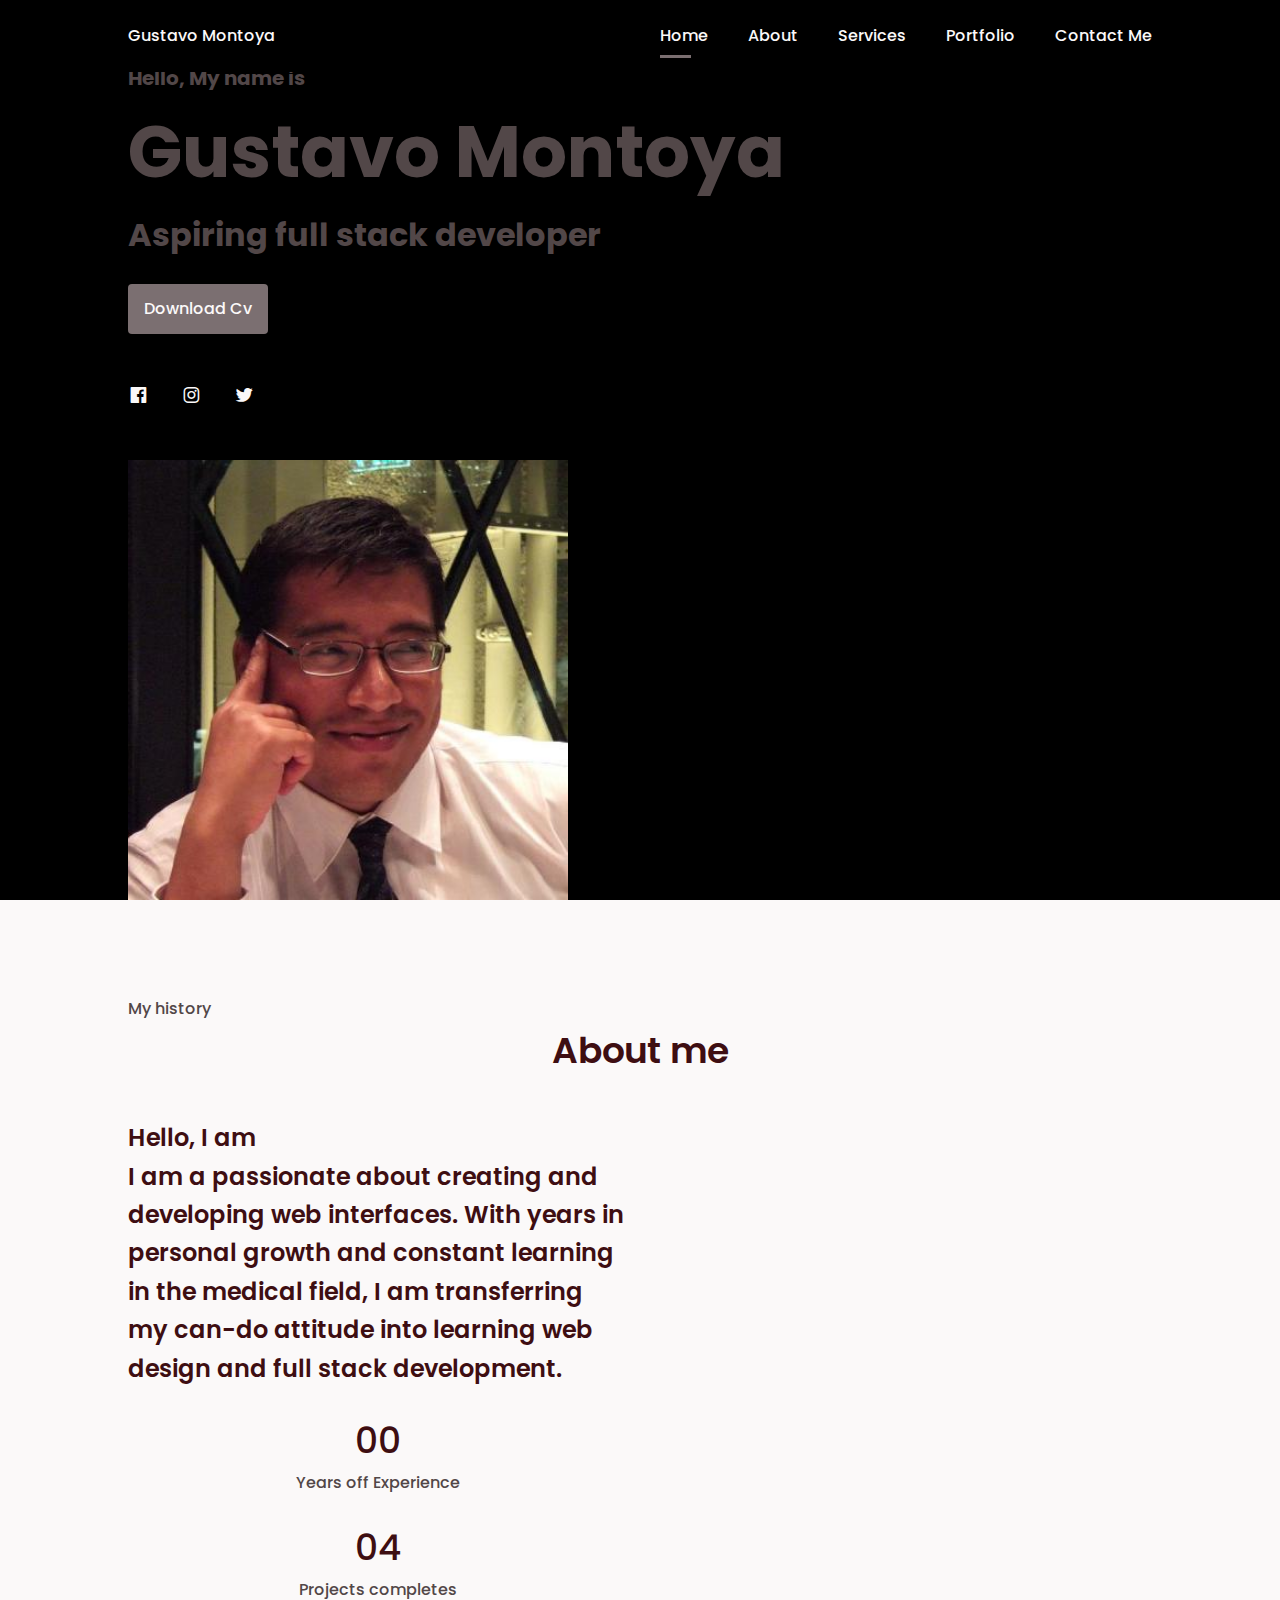
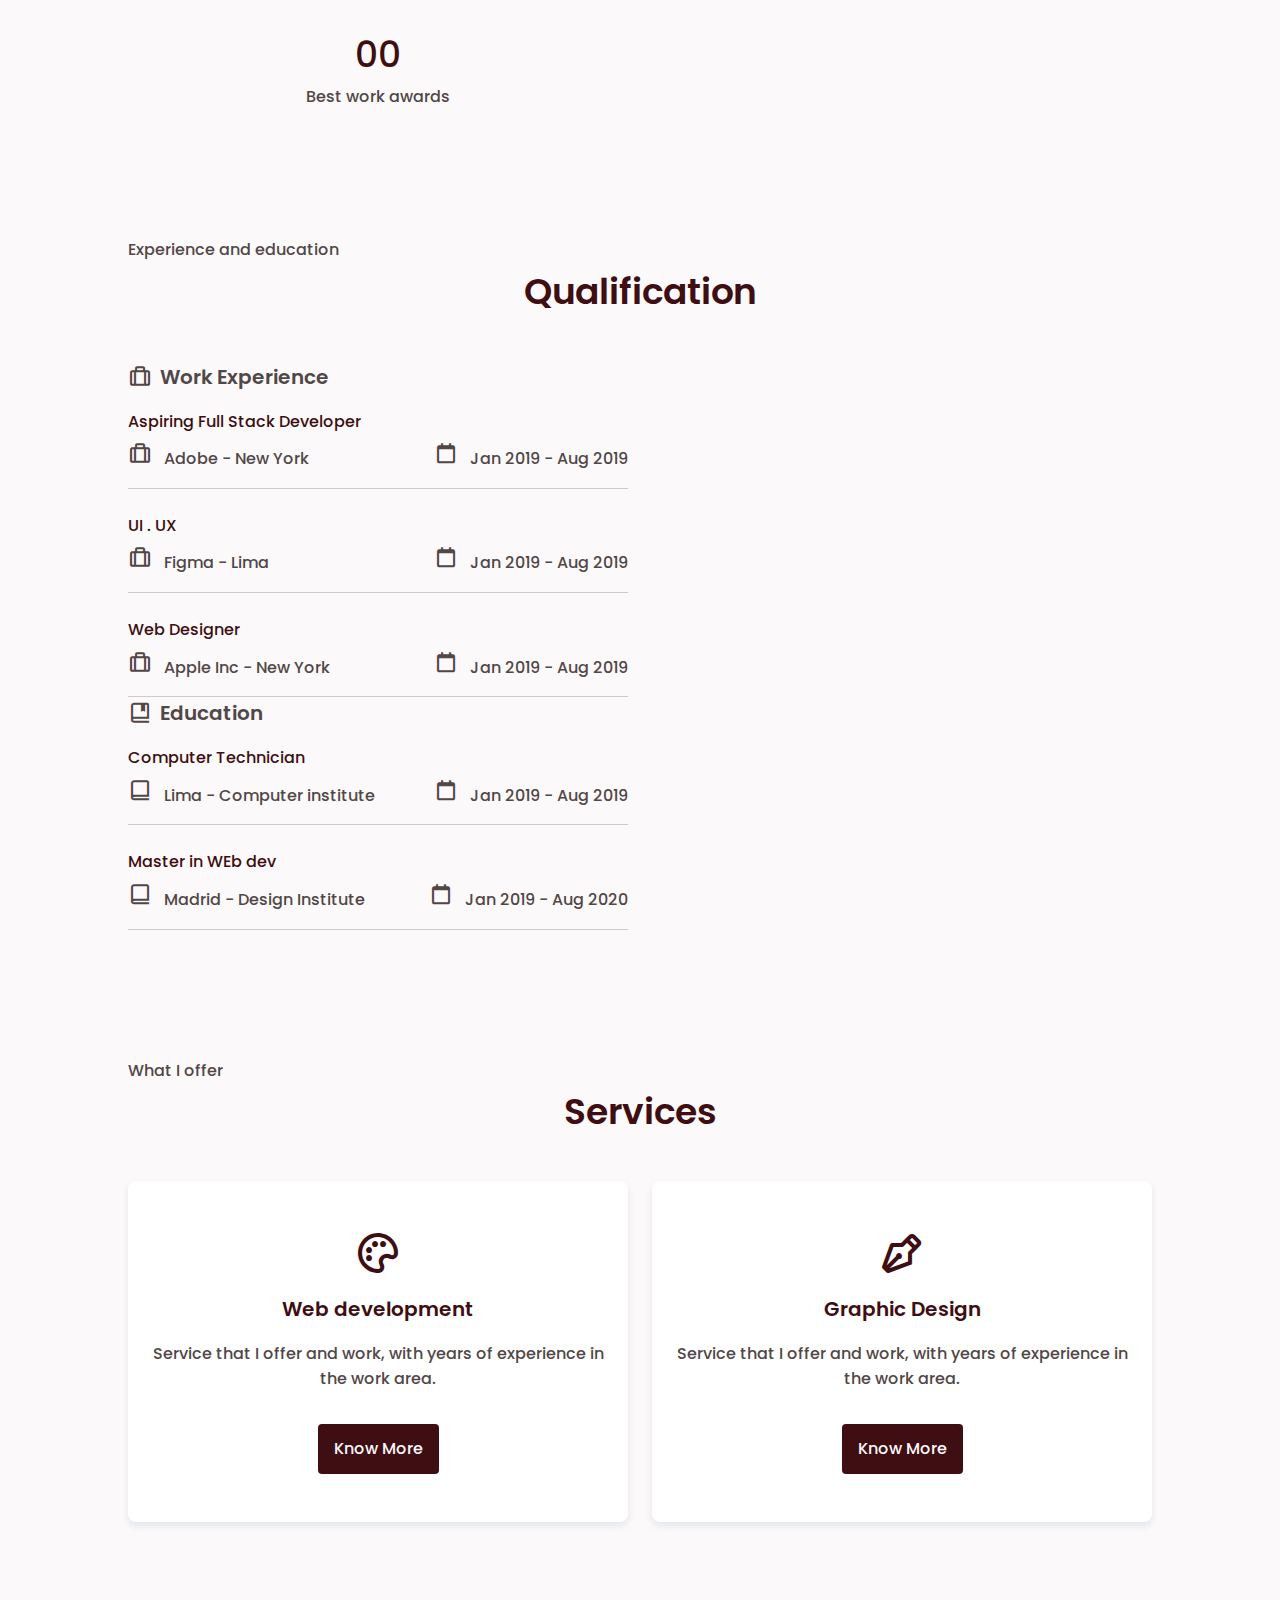
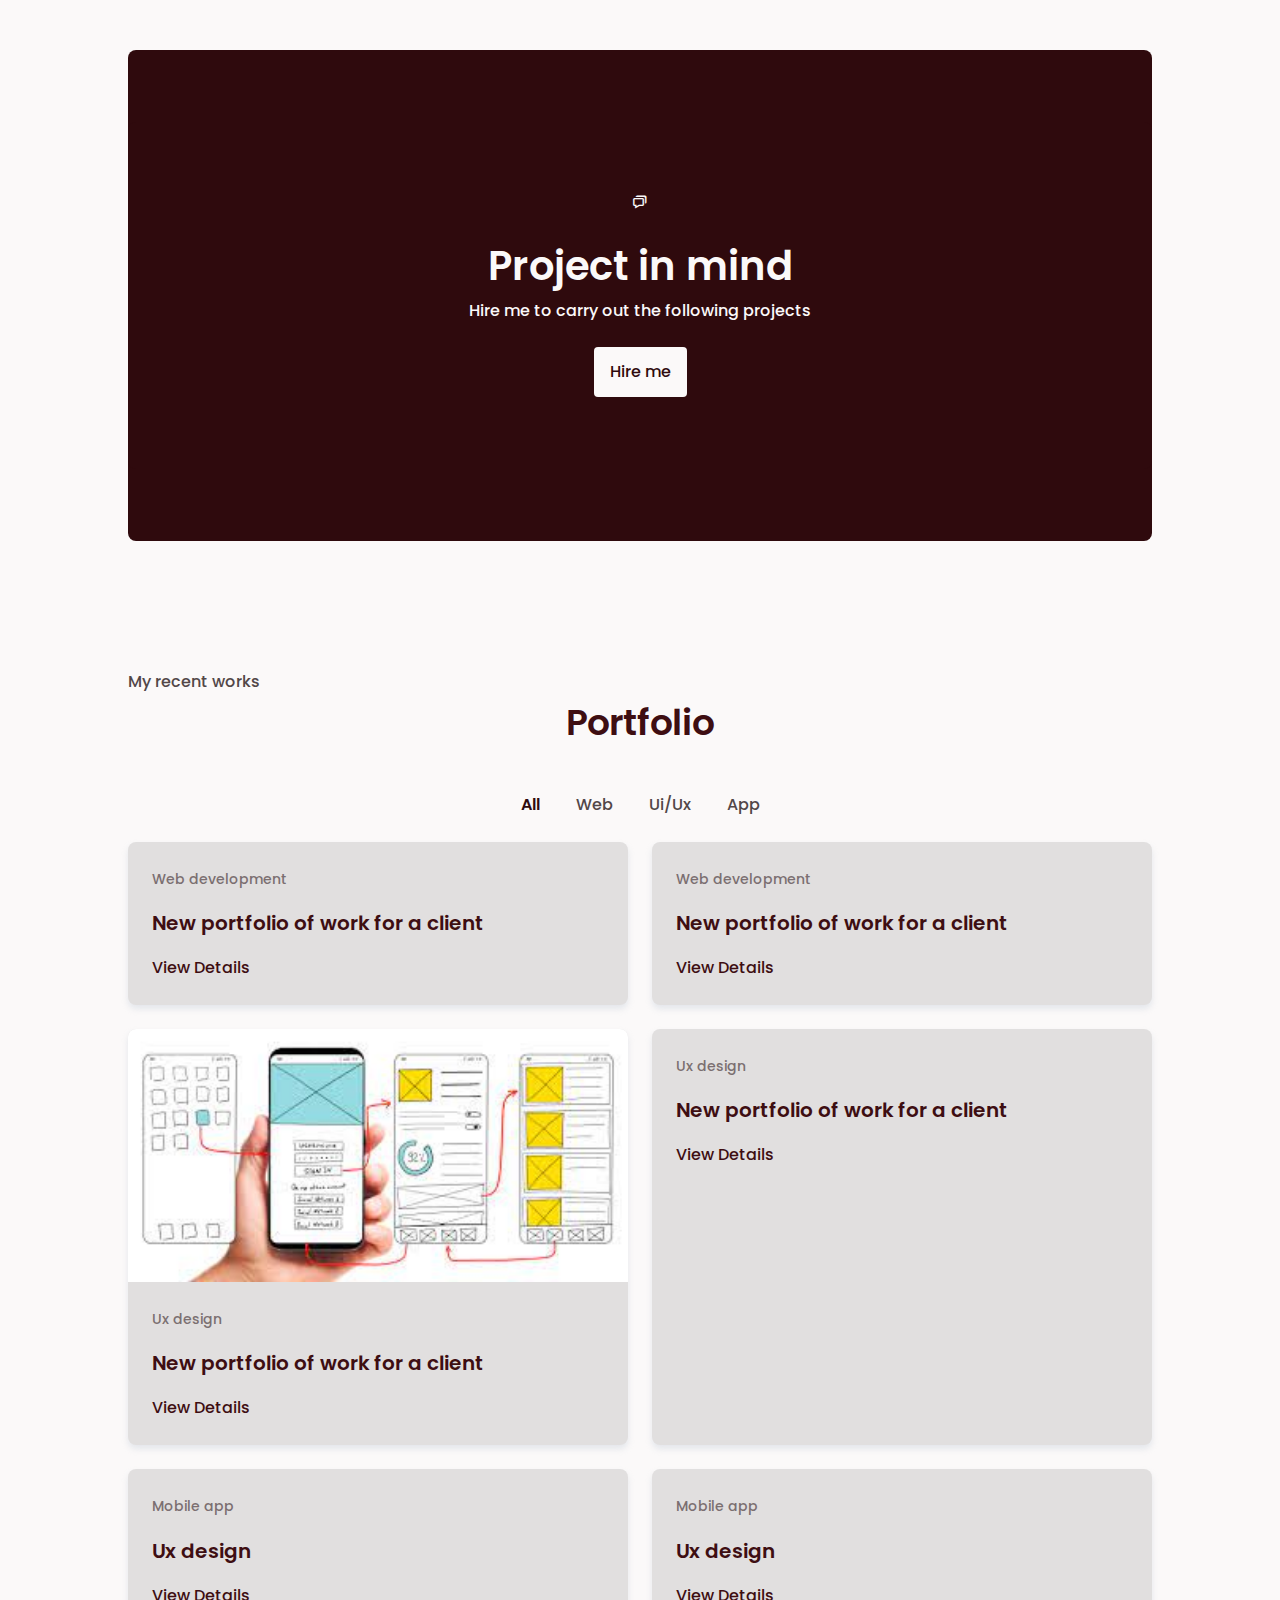
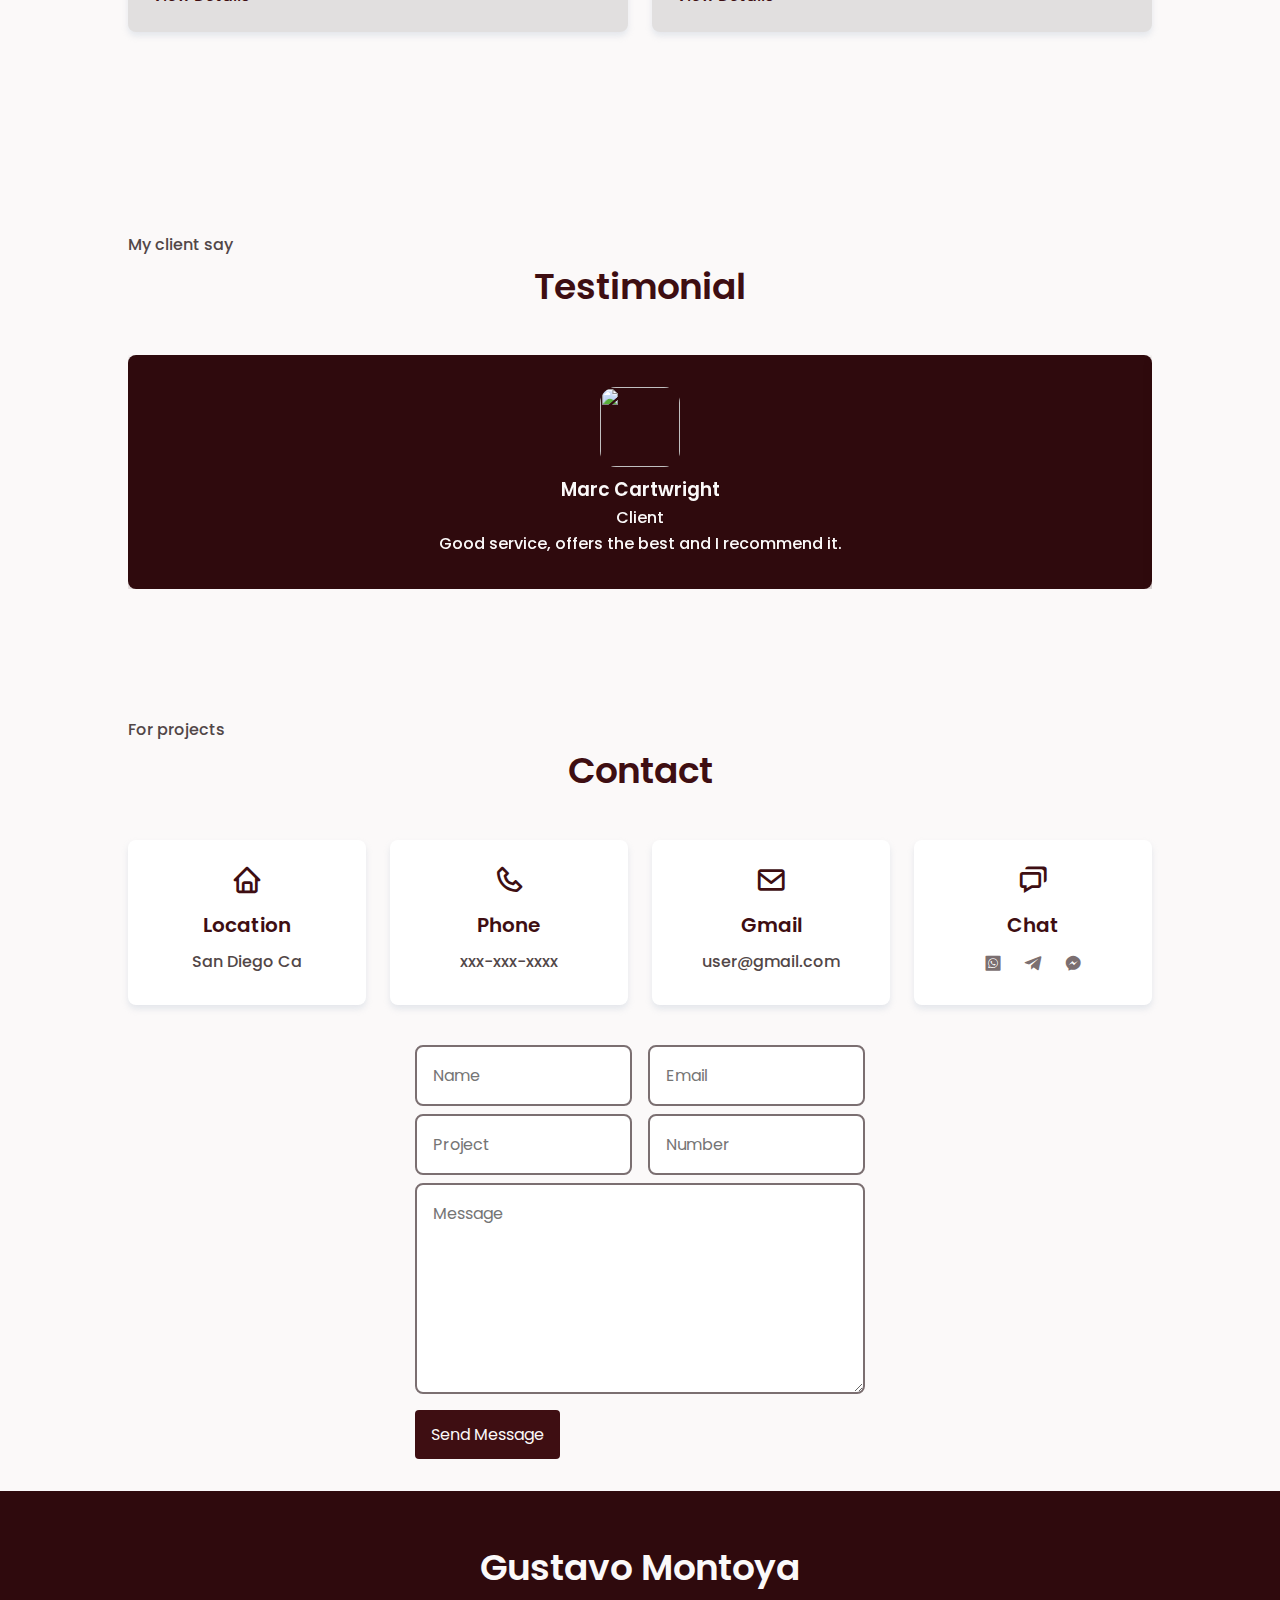
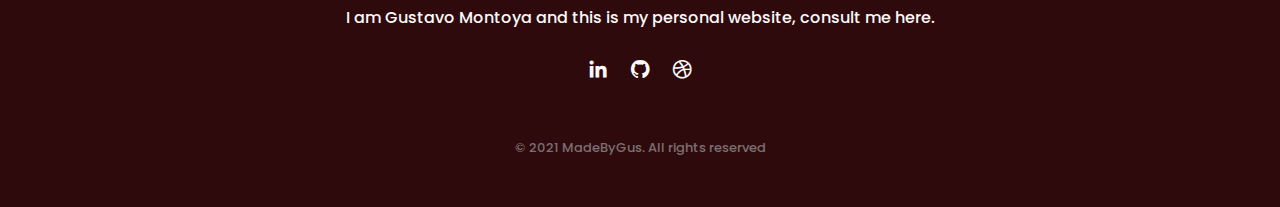
==== commit f6c2b23d: "Added a ton" ====
--- a/index.html
+++ b/index.html
@@ -53,7 +53,7 @@
                             <span class="home_greeting">Hello, My name is</span>
                             <h1 class="home_name">Gustavo Montoya</h1>
                             <span class="home_profession">Aspiring full stack developer</span>
-                            <a download="" href="" class="button button-light">Download Cv</a>
+                            <a download="" href="" class="button button-light home_button">Download Cv</a>
                         </div>
 
                         <div class="home_social">
@@ -410,7 +410,19 @@
            </section>
         </main>
     <!-- ===FOOTER=== -->
-    
+    <footer class="footer">
+        <div class="footer_container bd-container">
+            <h1 class="footer_title">Gustavo Montoya</h1>
+            <p class="footer_description">I am Gustavo Montoya and this is my personal website, consult me here.</p>
+
+            <div class="footer_social">
+                <a href="#" class="footer_link"><i class='bx bxl-linkedin'></i></a>
+                <a href="#" class="footer_link"><i class='bx bxl-github'></i></a>
+                <a href="#" class="footer_link"><i class='bx bxl-dribbble'></i></a>
+            </div>
+            <p class="footer_copy">&#169; 2021 MadeByGus. All rights reserved</p>
+        </div>
+    </footer>
 
     <!-- ===MIXITUP FILTER=== -->
     <script src="Assets/js/mixitup.min.js"></script>
@@ -419,7 +431,7 @@
     <script src="Assets/js/swiper-bundle.min.js"></script>
 
     <!-- ===GSAP=== -->
-    <script src=""></script>
+    <script src="Assets/js/gsap.min.js"></script>
 
     <!-- ===MAIN JS=== -->
     <script src="Assets/js/main.js"></script>
--- a/Assets/css/style.css
+++ b/Assets/css/style.css
@@ -531,7 +531,7 @@
 }
 
 .testimonial_client {
-    foint-size: var(--small-font-size);
+    font-size: var(--small-font-size);
     color: var(--first-color-light);
     margin-bottom: var(--mb-2);
 }
@@ -544,3 +544,238 @@
     background-color: var(--first-color);
 }
 /* ===CONTACT ME=== */
+
+.contact_container {
+    row-gap: 2.5rem;
+}
+
+.contact_content {
+    grid-template-columns: repeat(auto-fit, minmax(220px, 1fr));
+}
+
+.contact_box {
+    background-color: #fff;
+    border-radius: .5rem;
+    padding: 1.5rem;
+    text-align: center;
+    box-shadow: 0 4px 6px rgba(174,190,205,.3);
+}
+
+.contact_icon, .contact_title {
+    color: var(--first-color);
+}
+
+.contact_icon {
+    font-size: 2rem;
+}
+
+.contact_title {
+    font-size: var(--h3-font-size);
+    margin: var(--mb-1) 0;
+}
+
+.contact_social {
+    color: var(--first-color-light);
+    font-size: 1.25rem;
+    margin: 0 var(--mb-1);
+}
+
+.contact_box:hover {
+    box-shadow: 0 6px 8px rgba(174,190,205, .4);
+}
+
+.contact_inputs {
+    display: grid;
+    grid-template-columns: repeat(2,1fr);
+    column-gap: 1rem;
+}
+
+.contact_input, .contact_button {
+    outline: none;
+    font-family: var(--body-font);
+    font-size: var(--normal-font-size);
+}
+
+.contact_input {
+    width: 100%;
+    padding: 1rem;
+    border: 2px solid var(--first-color-light);
+    color: var(--first-color);
+    border-radius: .5rem;
+    margin-bottom: var(--mb-1);
+}
+
+.contact::placeholder {
+    color: var(--first-color-light);
+    font-family: var(--body-font);
+    font-weight:var(--font-semi-bold);
+}
+
+.contact_button {
+    cursor: pointer;
+    border: none;
+}
+/* ===FOOTER=== */
+
+.footer {
+    background-color: var(--first-color-dark);
+    color: var(--first-color-lighten);
+    text-align: center;
+}
+
+.footer_container {
+    padding: 3rem 0;
+}
+
+.footer_title {
+    font-size: var(--h1-font-size);
+    margin-bottom: var(--mb-1);
+    font-weight: var(--font-semi-bold);
+}
+
+.footer_description {
+    margin-bottom: var(--mb-3);
+}
+
+.footer_social {
+    margin-bottom: var(--mb-6);
+}
+
+.footer_link {
+    font-size: 1.4rem;
+    color: var(--first-color-lighten);
+    margin: 0 var(--mb-1);
+    transition: .3s;
+}
+
+.footer_link:hover {
+    color: var(--first-color-light);
+}
+
+.footer_copy {
+    font-size: var(--smaller-font-size);
+    color: var(--first-color-light);
+}
+
+/* ===MEDIA QUERIES=== */
+
+@media screen and (min-width: 576px) {
+    .home_img img {
+        width: 330px;
+    }
+
+    .about_container,
+    .qualification_container,
+    .services_container,
+    .portfolio_container {
+        grid-template-columns: repeat(2,1fr);
+    }
+
+    .contact_form {
+        width: 450px;
+        justify-self: center;
+    }
+}
+
+@media screen and (min-width: 768px) {
+    body {
+        margin: 0;
+    }
+
+    .section {
+        padding-top: 6rem;
+    }
+    .section-title {
+        margin-bottom: var(--mb-5);
+    }
+
+    .nav {
+        height: calc(var(--header-height) + 1.5rem);
+    }
+    .nav_list {
+        display: flex;
+    }
+    .nav_item {
+        margin-left: var(--mb-5);
+        margin-bottom: 0;
+    }
+
+    .nav_toggle {
+        display: none;
+    }
+
+    .home_container {
+        height: 100vh;
+        grid-template-rows: max-content .5fr;
+        align-content: flex-end;
+    }
+
+    .home_greeting {
+        font-size: 1.25rem;
+    }
+
+    .home_profession {
+        font-size: 2rem;
+    }
+
+    .home_social {
+        flex-direction: row;
+        align-items: center;
+    }
+
+    .home_social-icon {
+        margin-right: var(--mb-4);
+        margin-bottom: 0;
+    }
+
+    .home_img img {
+        width: 440px;
+    }
+
+    .about_description {
+        text-align: initial;
+    }
+
+    .about_img {
+        width: 300px;
+    }
+
+    .qualification_box {
+        display: flex;
+        justify-content: space-between;
+    }
+
+    .services_container,
+    .portfolio_container {
+        grid-template-columns: repeat(3,1f);
+    }
+
+    .project_container {
+    padding: 4.5rem 0;
+    }
+
+    .project_data {
+        display: flex;
+        justify-content: space-evenly;
+        align-items: center;
+    }
+
+    .project_icon, .project_title, .project_description {
+        margin-bottom: 0;
+    }
+
+    .project_icon {
+        font-size: 6rem;
+    }
+
+    .project_title {
+        font-size: 2.5rem;
+    }
+}
+
+@media screen and (min-width: 1024px) {
+    .bd-container {
+        margin-left: auto;
+        margin-right: auto;
+    }
+}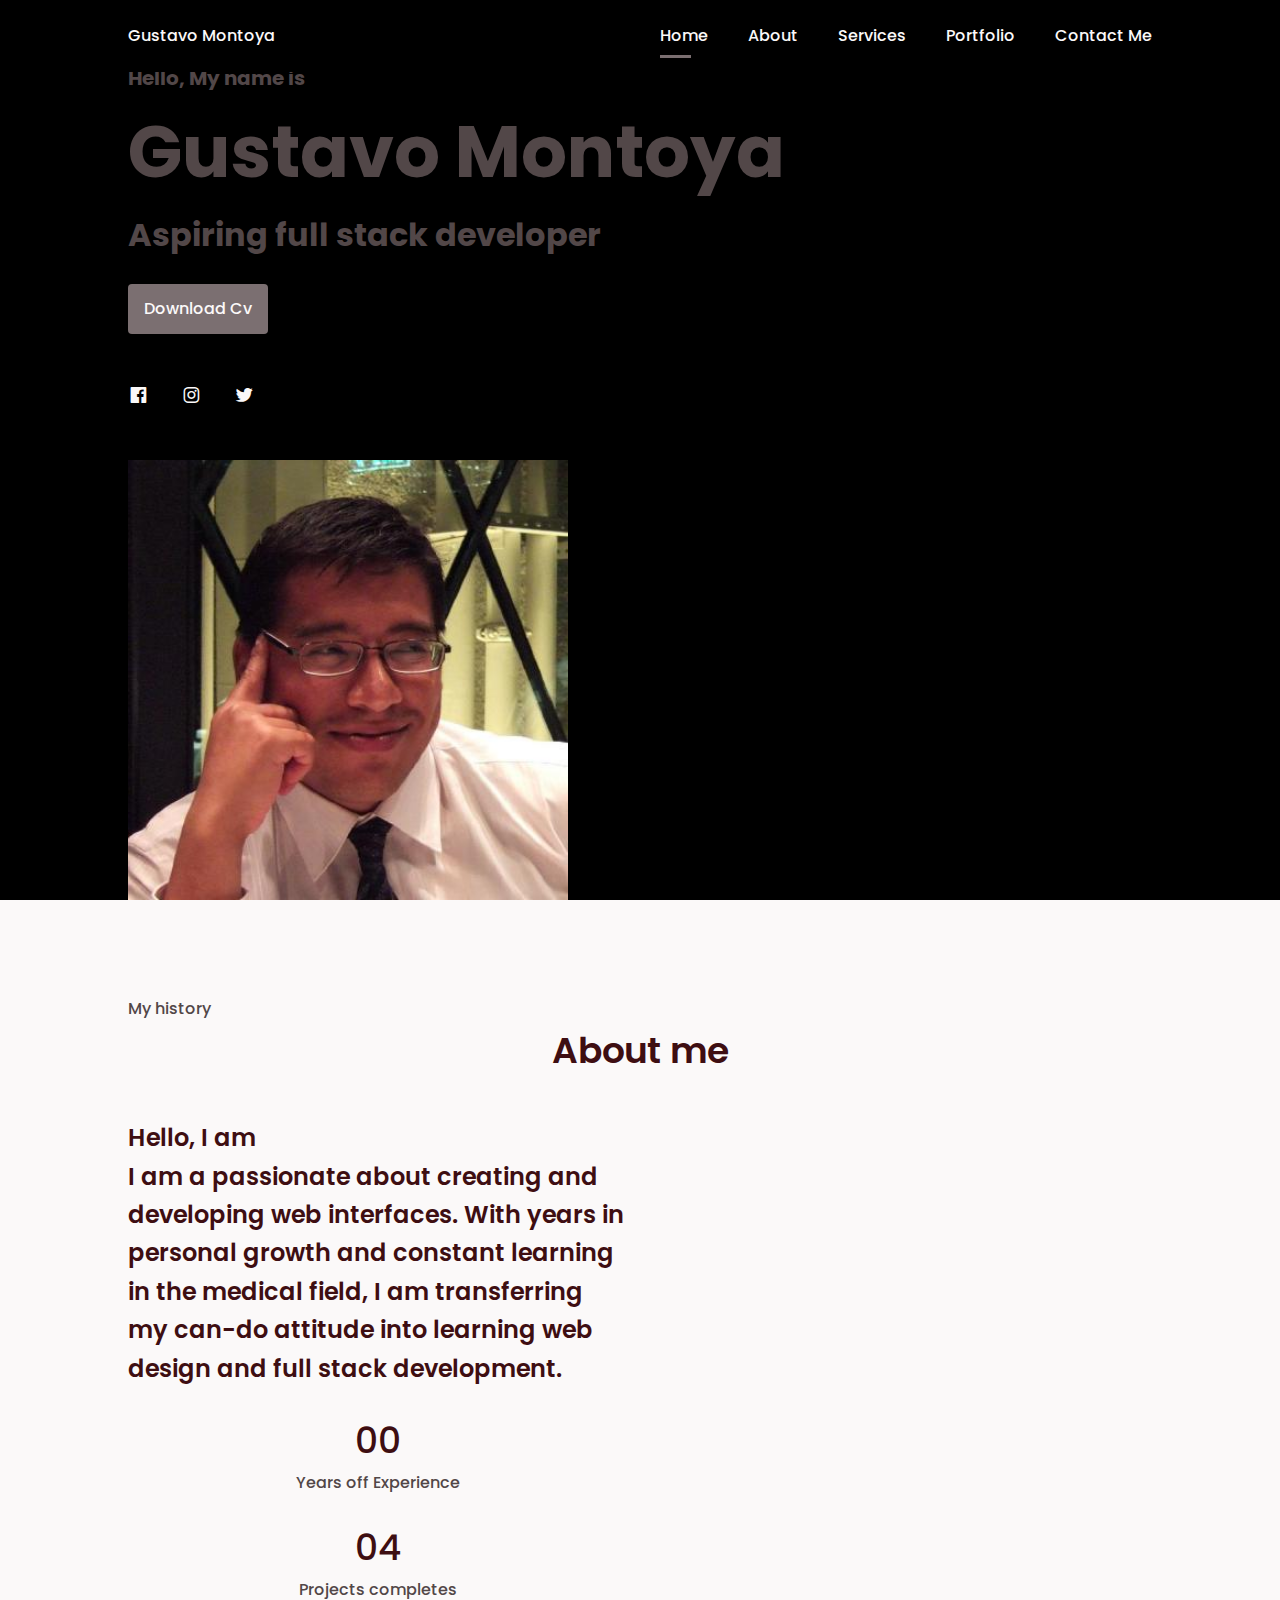
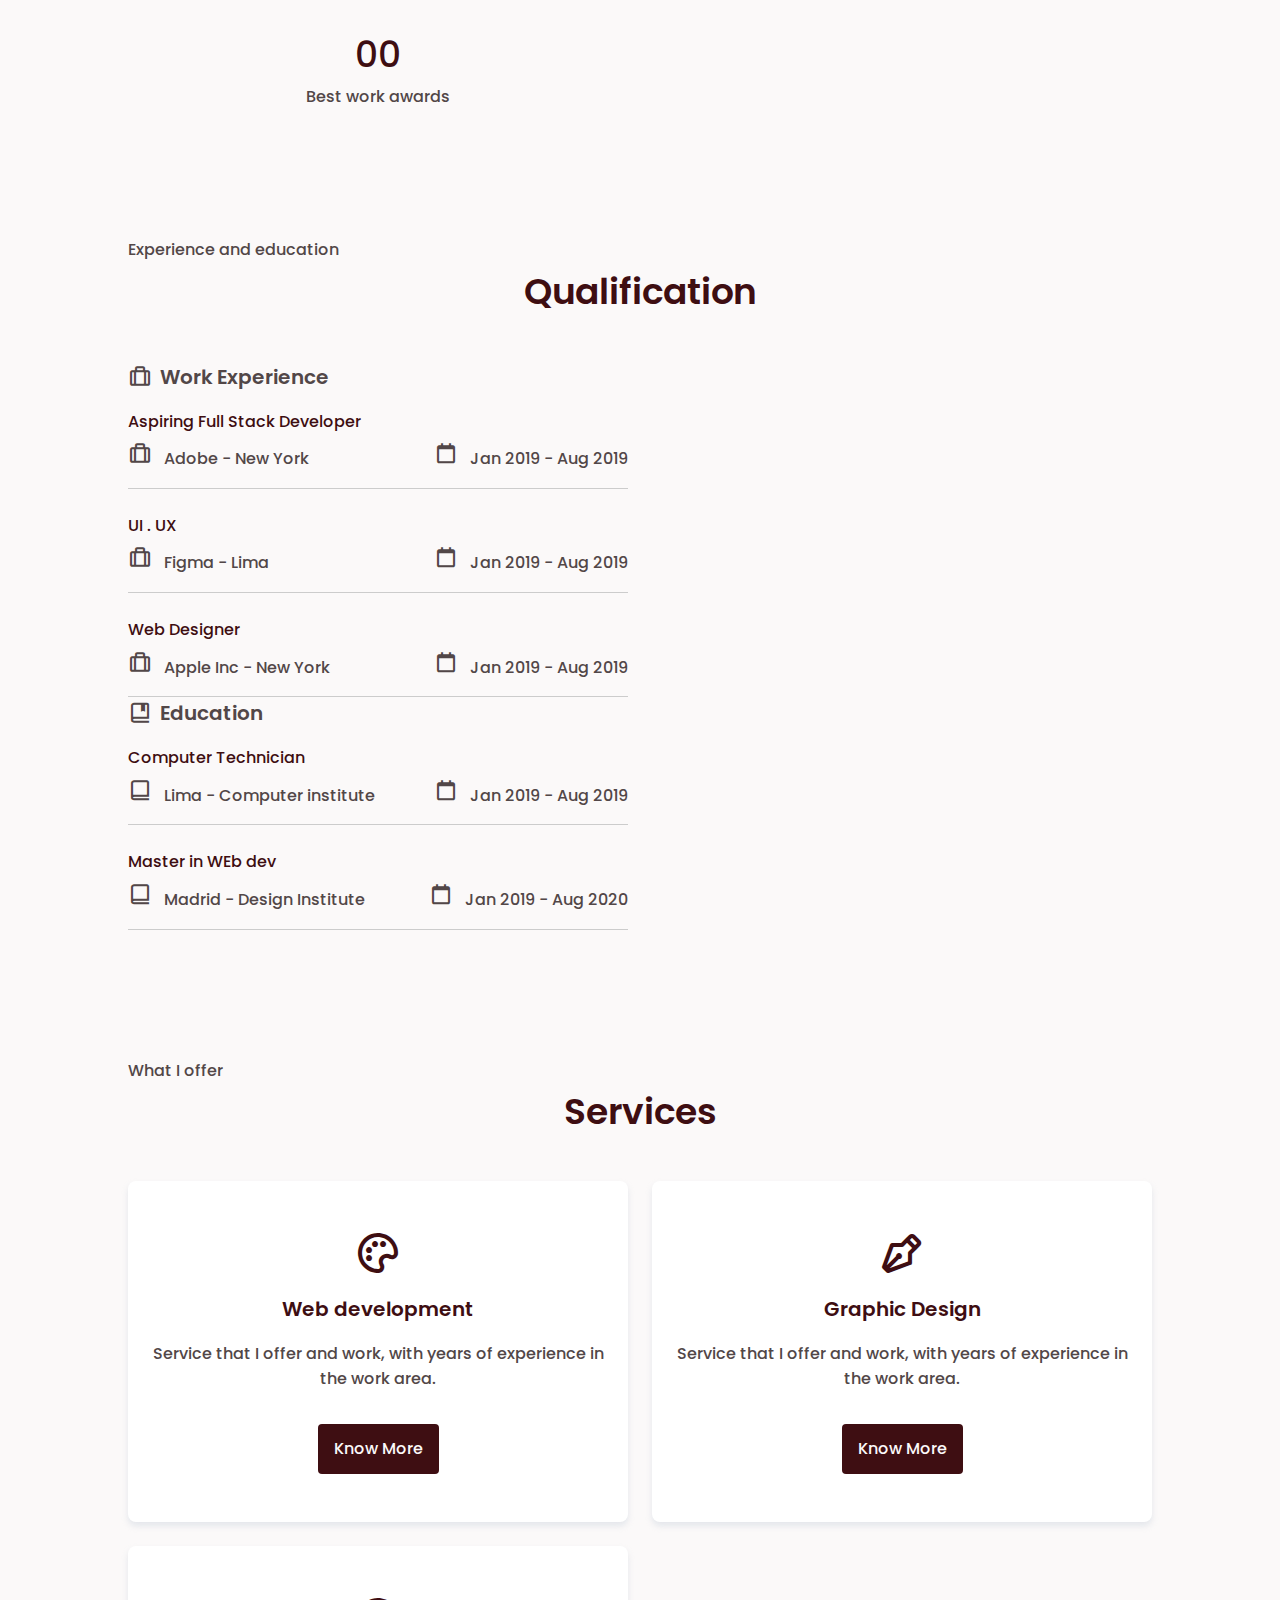
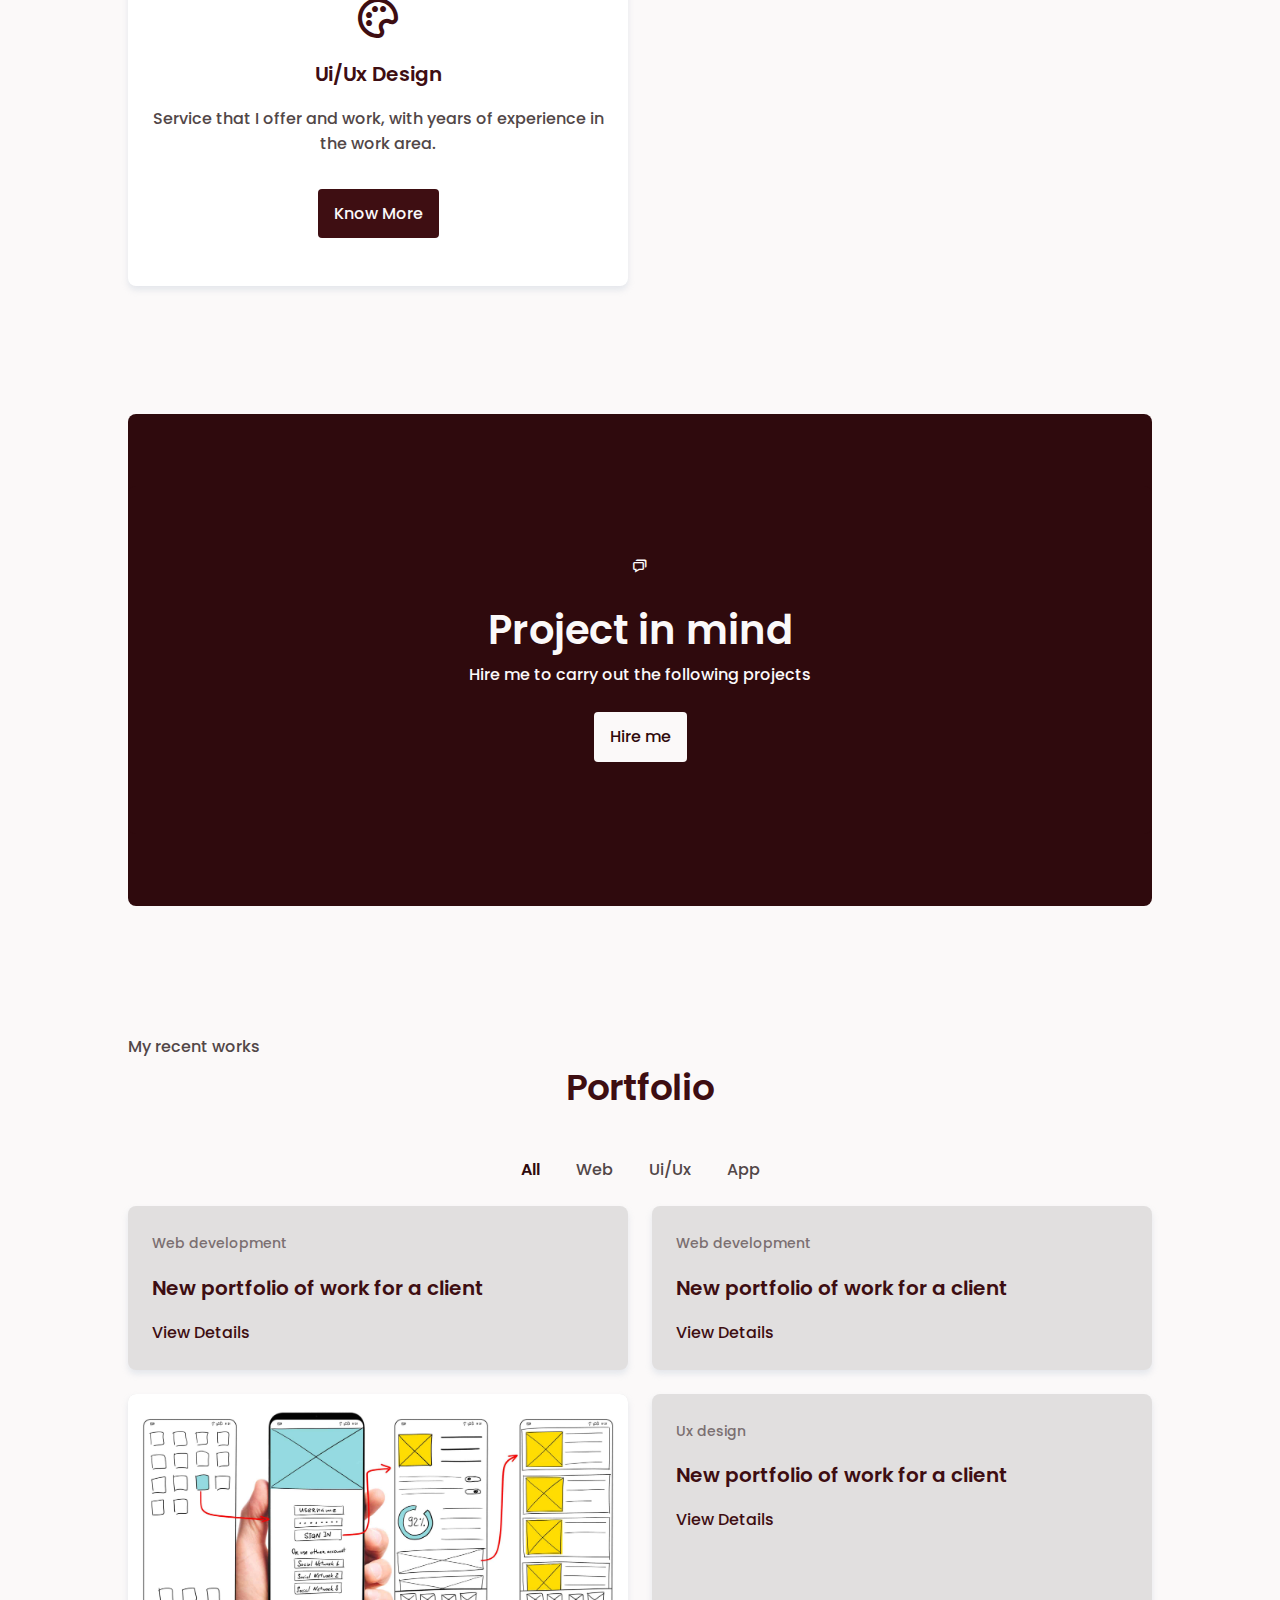
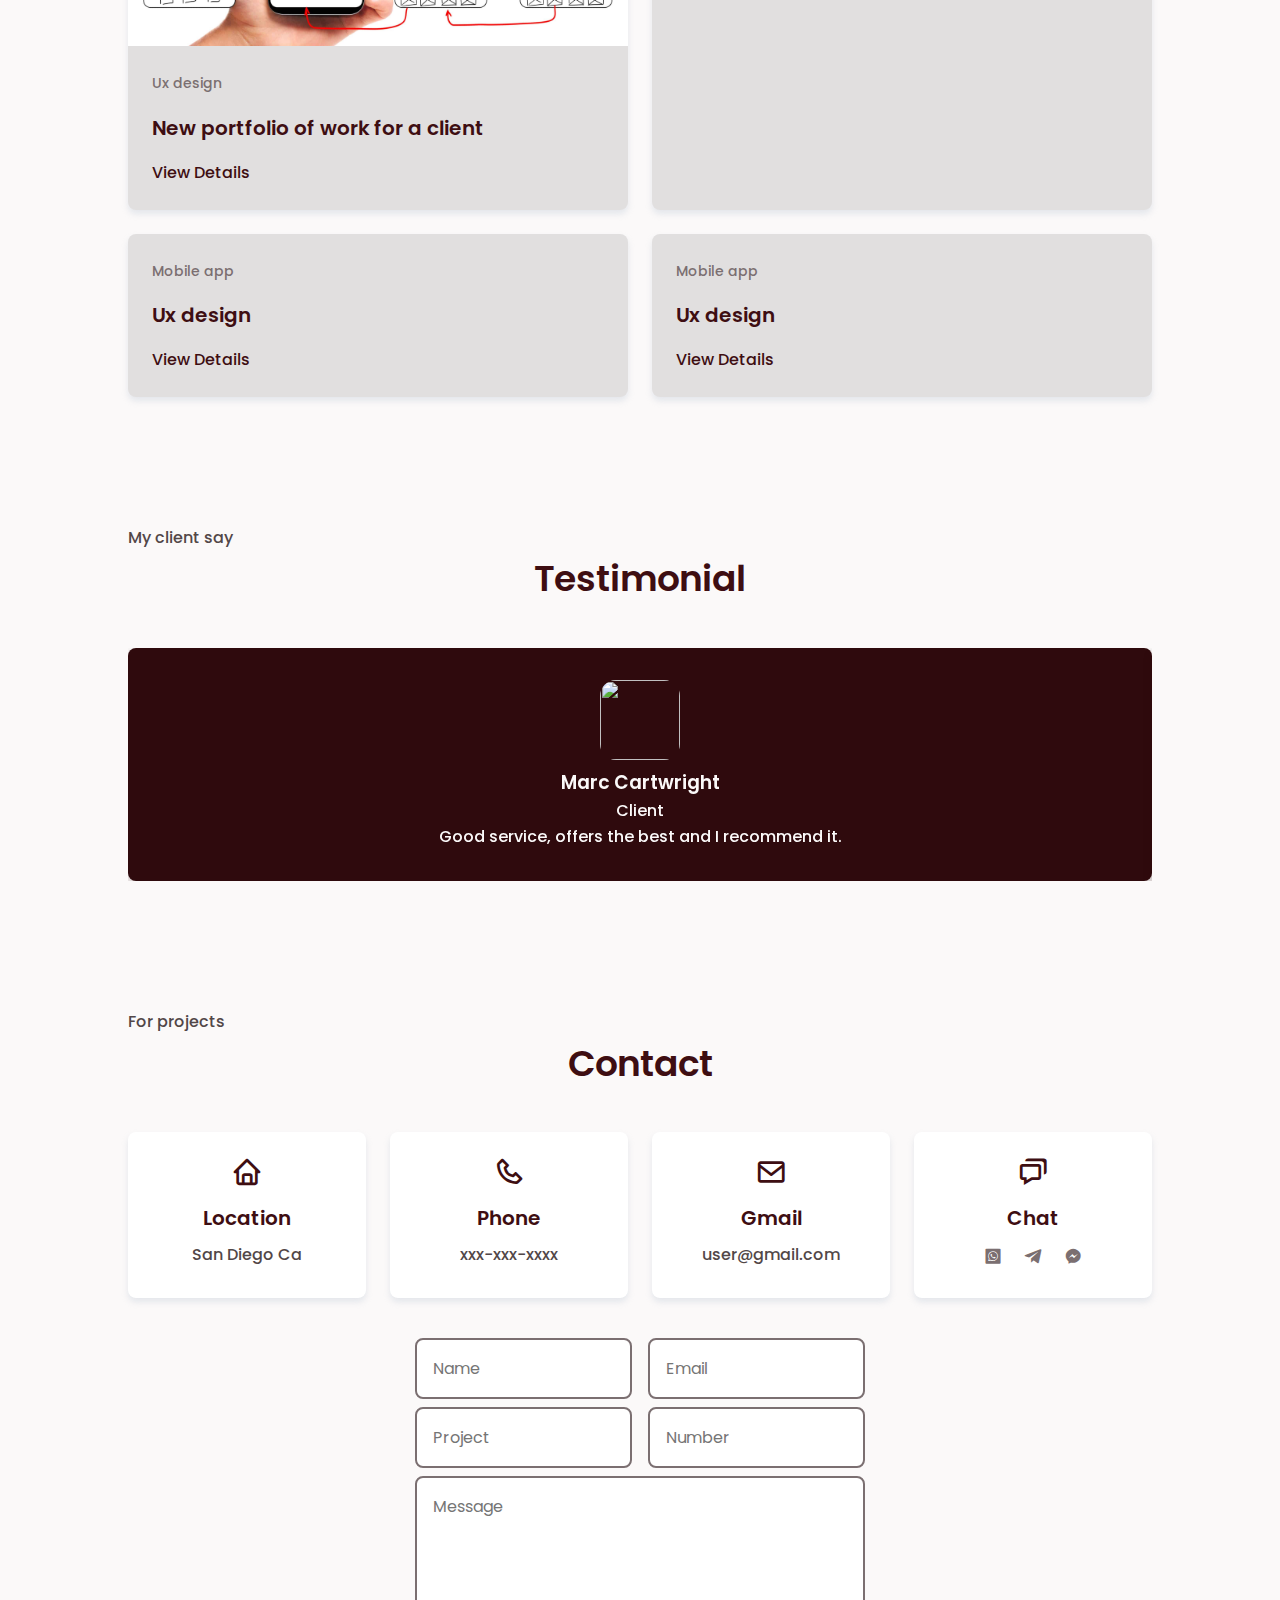
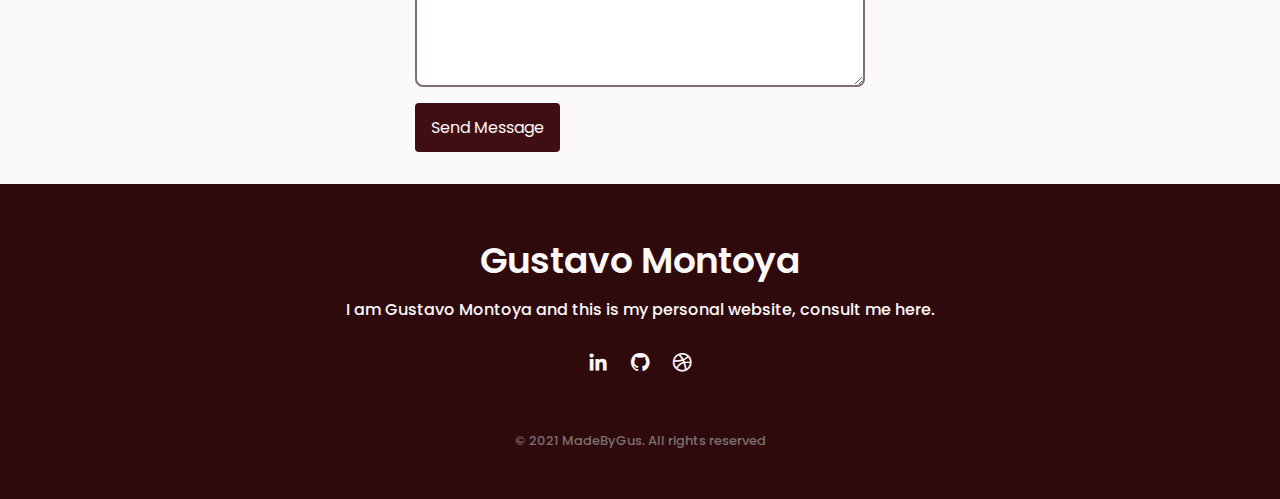
==== commit dfb6777a: "Fixed some bugs in HTML and JS. Updated some pictures." ====
--- a/index.html
+++ b/index.html
@@ -15,6 +15,7 @@
     <title>Personal Portfolio</title>
     </head>
         <body>
+
     <!-- ===SCROLL TOP=== -->
 
             <a href="#" class="scrolltop" id="scroll-top">
@@ -25,11 +26,11 @@
 
             <header class="l-header" id="header">
                 <nav class="nav bd-container">
-                    <a href-"#" class="nav_logo">Gustavo Montoya</a>
+                    <a href="#" class="nav_logo">Gustavo Montoya</a>
 
                 <div class="nav_menu" id="nav-menu">
                     <ul class="nav_list">
-                            <li class="nav_item"><a href="#home" class="nav_link active-link">Home</a></li>
+                        <li class="nav_item"><a href="#home" class="nav_link active-link">Home</a></li>
                         <li class="nav_item"><a href="#about" class="nav_link">About</a></li>
                         <li class="nav_item"><a href="#services" class="nav_link">Services</a></li>
                         <li class="nav_item"><a href="#portfolio" class="nav_link">Portfolio</a></li>
@@ -91,10 +92,12 @@
                             </div>
                         </div>
 
-                        <img src="Assets/img/" alt="" class+"about_img">
+                        <img src="Assets/img/" alt="" class="about_img">
                     </div>
                 </section>
+
                 <!-- ===QUALIFICATION=== -->
+                
                 <section class="qualification section bd-container">
                     <span class="section-subtle">Experience and education</span>
                     <h2 class="section-title">Qualification</h2>
@@ -201,6 +204,7 @@
 
 
                 <!-- ===SERVICES=== -->
+
                 <section class="services section bd-container" id="services">
                     <span class="section-subtle">What I offer</span>
                     <h2 class="section-title">Services</h2>
@@ -218,15 +222,17 @@
                             <p class="services_description">Service that I offer and work, with years of experience in the work area.</p>
                             <a href="#" class="button">Know More</a>
                         </div>
-                        <!-- <div class="services_data">
+                        <div class="services_data">
                             <i class='bx bx-palette services_icon'></i>
                             <h3 class="services_title">Ui/Ux Design</h3>
                             <p class="services_description">Service that I offer and work, with years of experience in the work area.</p>
                             <a href="#" class="button">Know More</a>
-                        </div> -->
+                        </div>
                     </div>
                 </section>
+
                 <!-- ===PROJECT IN MIND=== -->
+
                 <section class="project section bd-container">
                     <div class="project_container bd-grid">
                         <div class="project_container bd-grid">
@@ -244,7 +250,9 @@
                         </div>
                     </div>
                 </section>
+
                 <!-- ===PORTFOLIO=== -->
+
                 <section class="portfolio section bd-container" id="portfolio">
                     <span class="section-subtle">My recent works</span>
                     <h2 class="section-title">Portfolio</h2>
@@ -258,7 +266,7 @@
 
                     <div class="portfolio_container bd-grid">
                         <div class="portfolio_content mix web">
-                            <a href="#"><img src="https://encrypted-tbn0.gstatic.com/images?q=tbn:ANd9GcT1g7OBwscW8SqqklqZNcFn3ygCuhMuojSQiw&usqp=CAU" alt="" class="portfolio_img work 1"</a>
+                            <a href="#"><img src="https://encrypted-tbn0.gstatic.com/images?q=tbn:ANd9GcT1g7OBwscW8SqqklqZNcFn3ygCuhMuojSQiw&usqp=CAU" alt="" class="portfolio_img work 1"></a>
                             <div class="portfolio_data">
                                 <span class="portfolio_subtitle">Web development</span>
                                 <a href="#"><h2 class="portfolio_title">New portfolio of work for a client</h2></a>
@@ -266,7 +274,7 @@
                             </div>
                         </div>
                         <div class="portfolio_content mix web">
-                            <a href="#"><img src="https://encrypted-tbn0.gstatic.com/images?q=tbn:ANd9GcSw2Fi-KpbLI1xA9SssIzoT3NU1jBFW7MOBpQ&usqp=CAU" alt="" class="portfolio_img work 2"</a>
+                            <a href="#"><img src="https://encrypted-tbn0.gstatic.com/images?q=tbn:ANd9GcSw2Fi-KpbLI1xA9SssIzoT3NU1jBFW7MOBpQ&usqp=CAU" alt="" class="portfolio_img work 2"></a>
                             <div class="portfolio_data">
                                 <span class="portfolio_subtitle">Web development</span>
                                 <a href="#"><h2 class="portfolio_title">New portfolio of work for a client</h2></a>
@@ -274,7 +282,7 @@
                             </div>
                         </div>
                         <div class="portfolio_content mix ux">
-                            <a href="#"><img src="[data-uri]" alt="" class="portfolio_img work 3"</a>
+                            <a href="#"><img src="Assets/img/work-3.jpeg" alt="" class="portfolio_img work 3"></a>
                             <div class="portfolio_data">
                                 <span class="portfolio_subtitle">Ux design</span>
                                 <a href="#"><h2 class="portfolio_title">New portfolio of work for a client</h2></a>
@@ -282,7 +290,7 @@
                             </div>
                         </div>
                         <div class="portfolio_content mix ux">
-                            <a href="#"><img src="https://insights.dice.com/wp-content/uploads/2020/07/shutterstock_1082901185.jpg" alt="" class="portfolio_img work 4"</a>
+                            <a href="#"><img src="https://insights.dice.com/wp-content/uploads/2020/07/shutterstock_1082901185.jpg" alt="" class="portfolio_img work 4"></a>
                             <div class="portfolio_data">
                                 <span class="portfolio_subtitle">Ux design</span>
                                 <a href="#"><h2 class="portfolio_title">New portfolio of work for a client</h2></a>
@@ -290,7 +298,7 @@
                             </div>
                         </div>
                         <div class="portfolio_content mix app">
-                            <a href="#"><img src="https://miro.medium.com/max/1802/0*xBnFepokzm67V7Wi" alt="" class="portfolio_img work 5"</a>
+                            <a href="#"><img src="https://miro.medium.com/max/1802/0*xBnFepokzm67V7Wi" alt="" class="portfolio_img work 5"></a>
                             <div class="portfolio_data">
                                 <span class="portfolio_subtitle">Mobile app</span>
                                 <a href="#"><h2 class="portfolio_title">Ux design</h2></a>
@@ -298,7 +306,7 @@
                             </div>
                         </div>
                         <div class="portfolio_content mix app">
-                            <a href="#"><img src="https://www.socialsamosa.com/wp-content/uploads/2020/09/12-17.jpg" alt="" class="portfolio_img work 6"</a>
+                            <a href="#"><img src="https://www.socialsamosa.com/wp-content/uploads/2020/09/12-17.jpg" alt="" class="portfolio_img work 6"></a>
                             <div class="portfolio_data">
                                 <span class="portfolio_subtitle">Mobile app</span>
                                 <a href="#"><h2 class="portfolio_title">Ux design</h2></a>
@@ -306,21 +314,11 @@
                             </div>
                         </div>
 
-
-                        <div class="portfolio_content mix web">
-                        </div>
-                        <div class="portfolio_content mix ux">
-                        </div>
-                        <div class="portfolio_content mix ux">
-                        </div>
-                        <div class="portfolio_content mix app">
-                        </div>
-                        <div class="portfolio_content mix app">
-                        </div>
                     </div>
                 </section>  
 
                 <!-- ===TESTIMONIAL=== -->
+
                 <section class="testimonial section bd-container" id="portfolio">
                     <span class="section-subtle">My client say</span>
                     <h2 class="section-title">Testimonial</h2>
@@ -354,10 +352,12 @@
                         <div class="swiper-pagination"></div>
                     </div>
                     </section>  
-           <!-- ===CONTACT ME=== -->
-           <section class="contact section bd-container" id="contact">
-            <span class="section-subtle">For projects</span>
-            <h2 class="section-title">Contact</h2>
+
+            <!-- ===CONTACT ME=== -->
+
+            <section class="contact section bd-container" id="contact">
+                <span class="section-subtle">For projects</span>
+                <h2 class="section-title">Contact</h2>
 
             <div class="contact_container bd-grid">
                 <div class="contact_content bd-grid">
@@ -407,8 +407,9 @@
                             
                 </form>
             </div>
-           </section>
+            </section>
         </main>
+
     <!-- ===FOOTER=== -->
     <footer class="footer">
         <div class="footer_container bd-container">
@@ -437,16 +438,7 @@
     <script src="Assets/js/main.js"></script>
 
 
-
-
-
-
-
-
-
     <!-- <script src="https://cdn.freecodecamp.org/testable-projects-fcc/v1/bundle.js"></script> -->
     </body>
 </html>
-<!-- 
-https://boxicons.com/
-                https://www.youtube.com/watch?v=BS6blX035NM&list=WL&index=3&t=18s -->+
--- a/Assets/css/style.css
+++ b/Assets/css/style.css
@@ -1,4 +1,4 @@
-/* ===GOOGLE GONTS=== */
+/* ===GOOGLE FONTS=== */
 @import url('https://fonts.googleapis.com/css2?family=Poppins:ital,wght@0,400;0,500;0,600;1,400&display=swap');
 
 /*    font-family: 'Poppins', sans-serif;    */
@@ -146,8 +146,8 @@
     align-items: center;
 }
 
-@media screen and  (max-width: 768px) {
-    .nav_menu {
+@media screen and  (max-width: 768px){
+    .nav_menu{
         position: fixed;
         top: -100%;
         left: 0;
@@ -778,4 +778,5 @@
         margin-left: auto;
         margin-right: auto;
     }
-}+} 
+
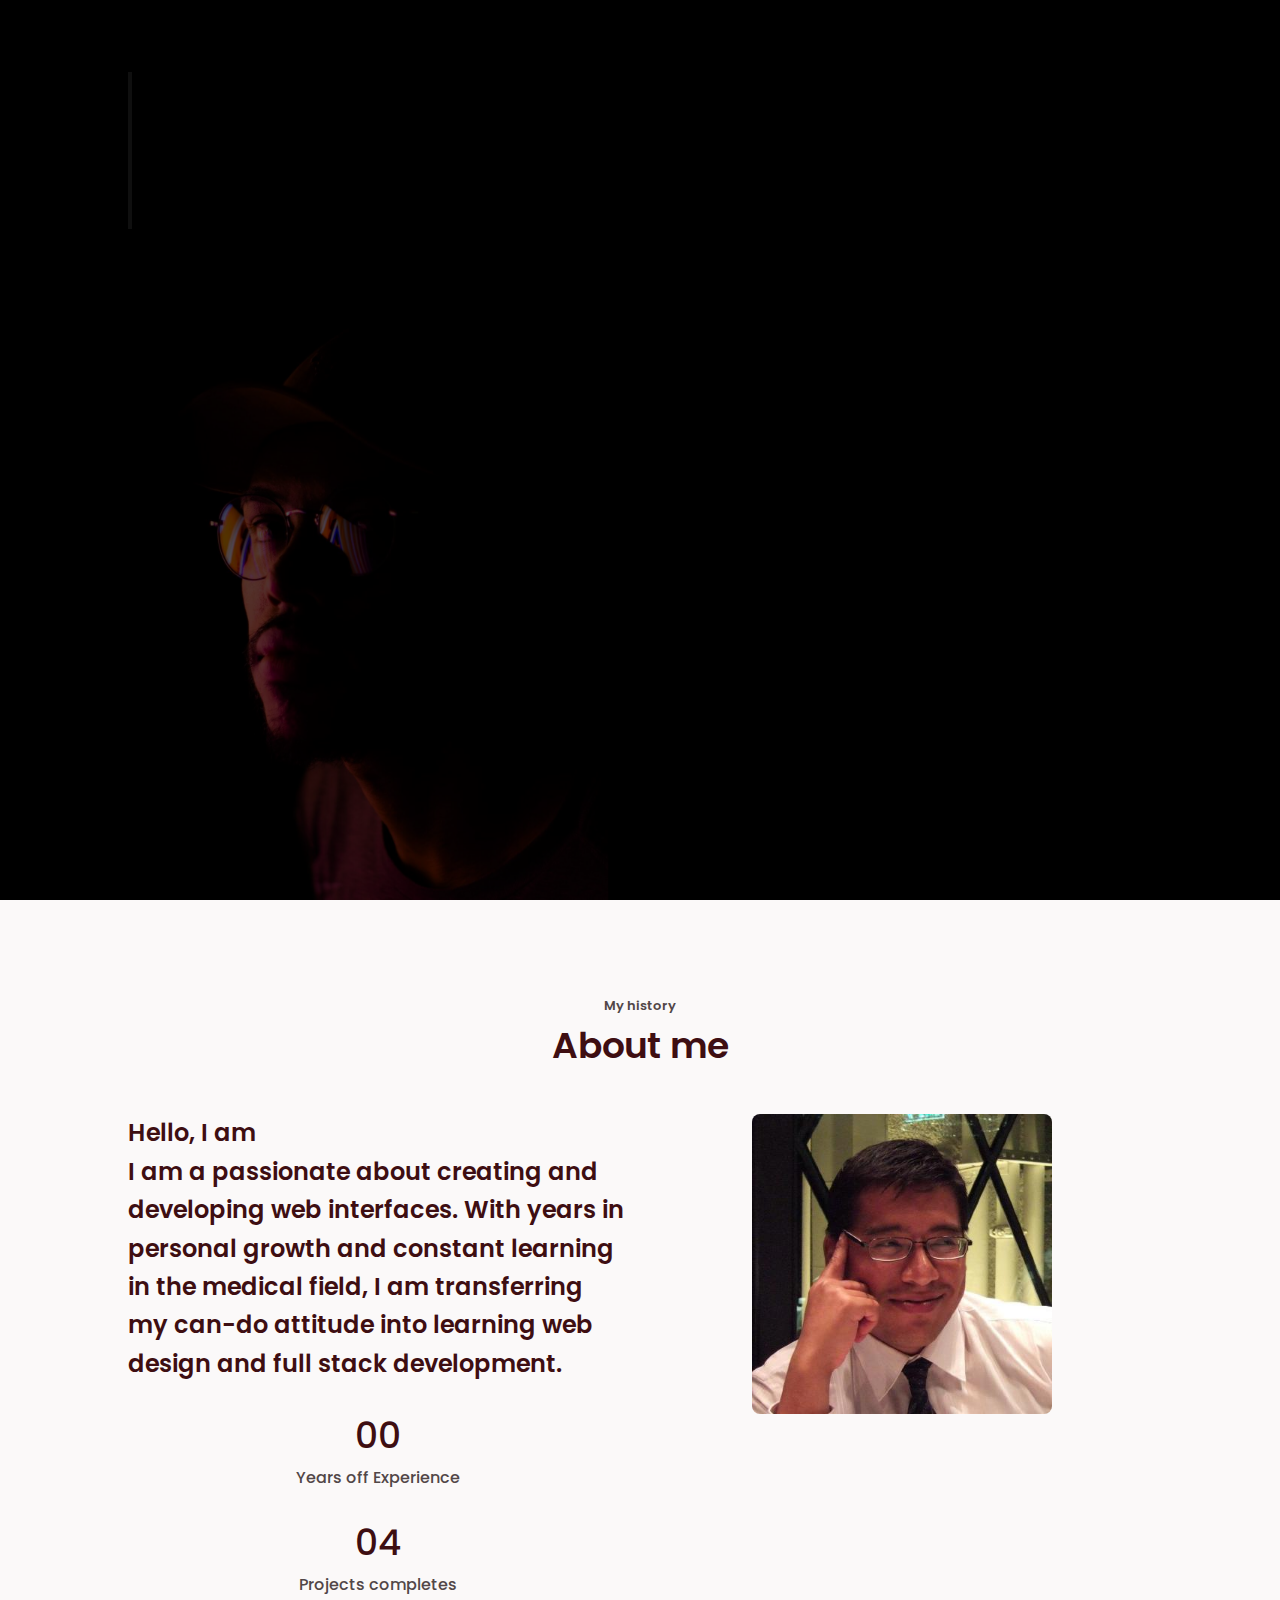
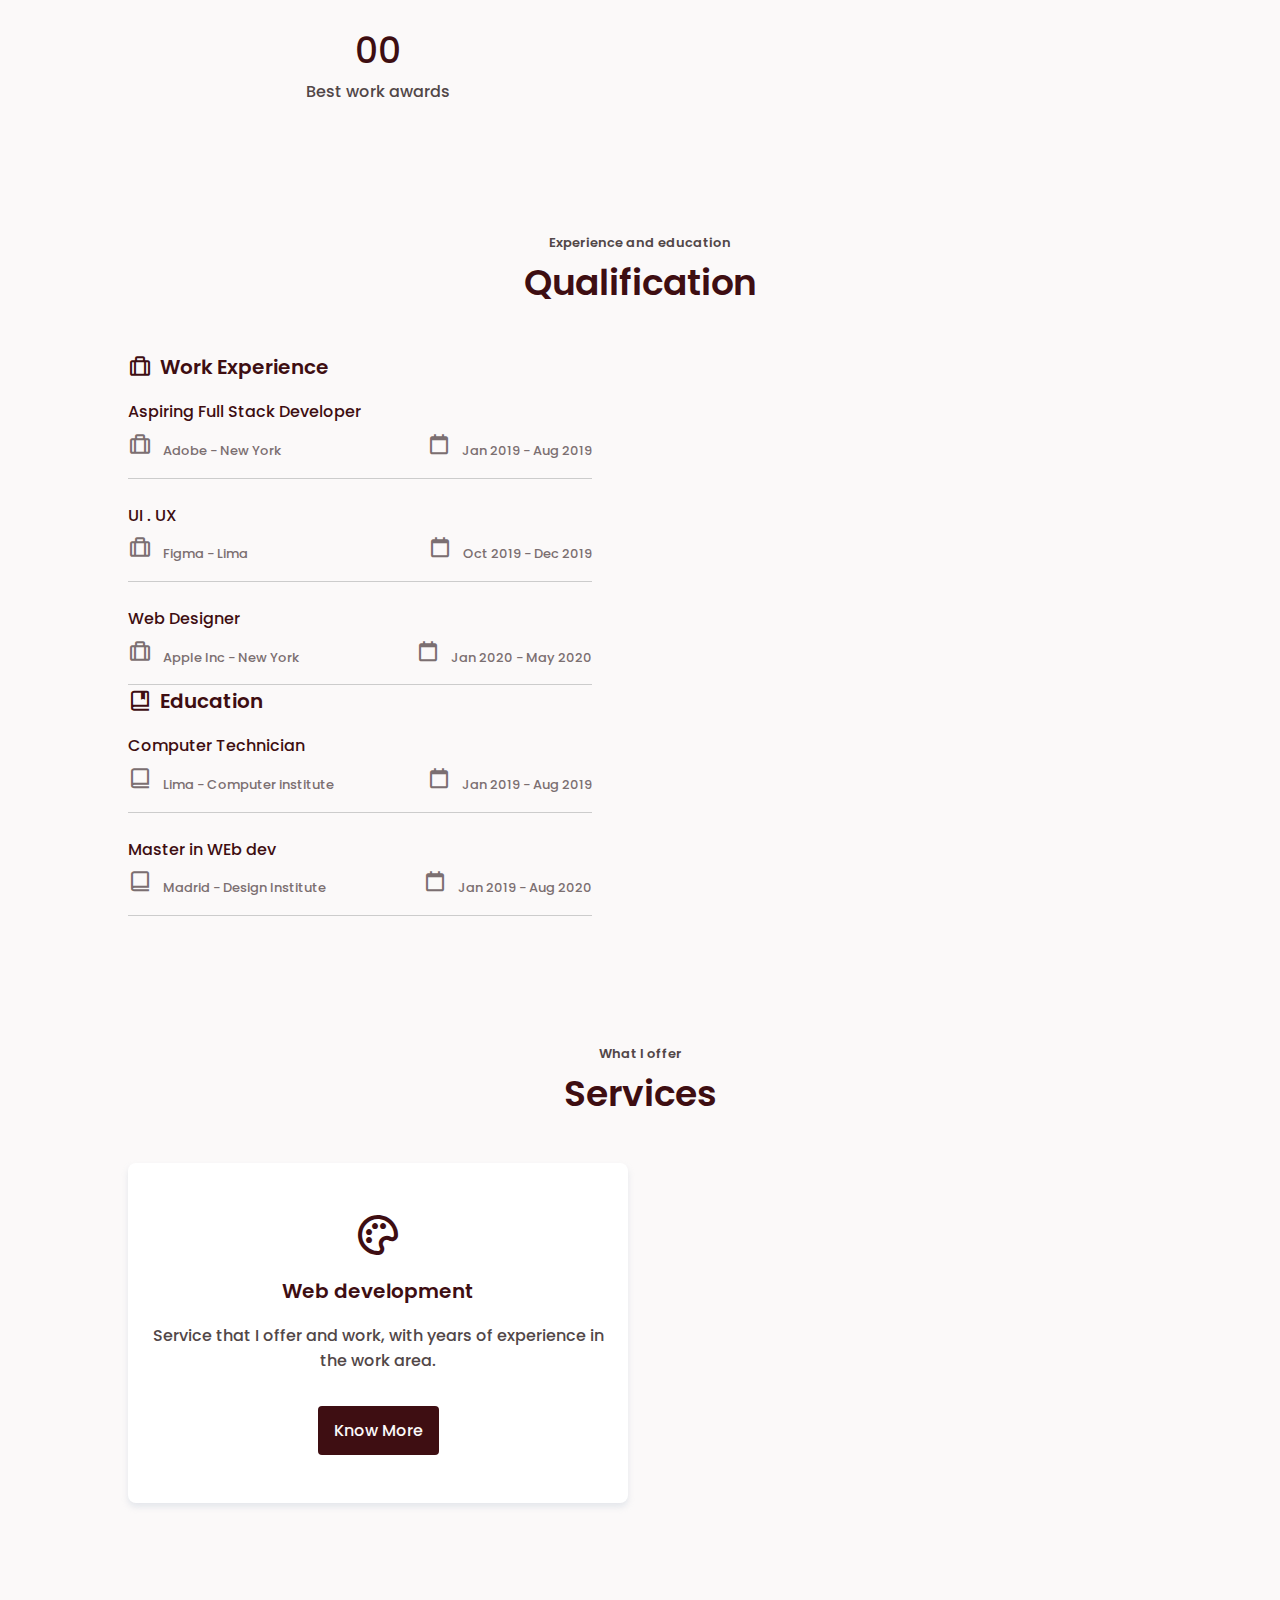
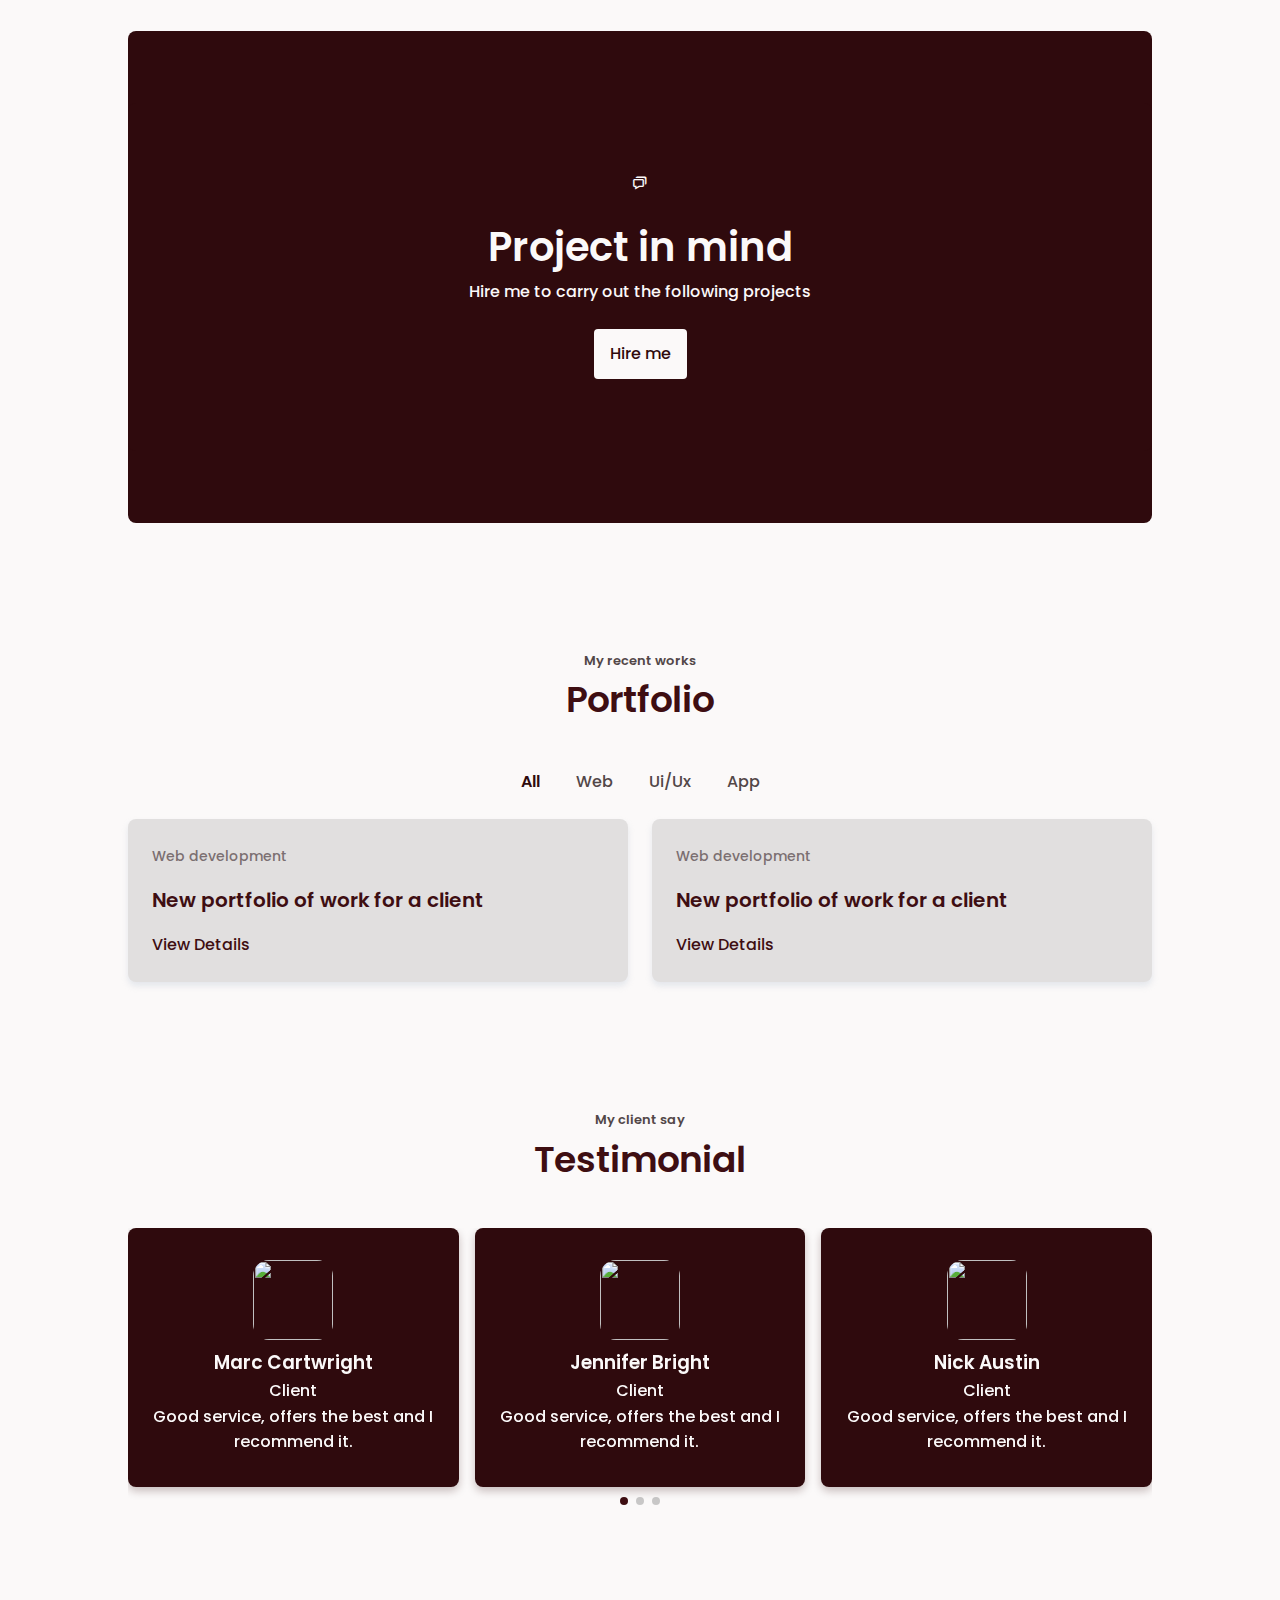
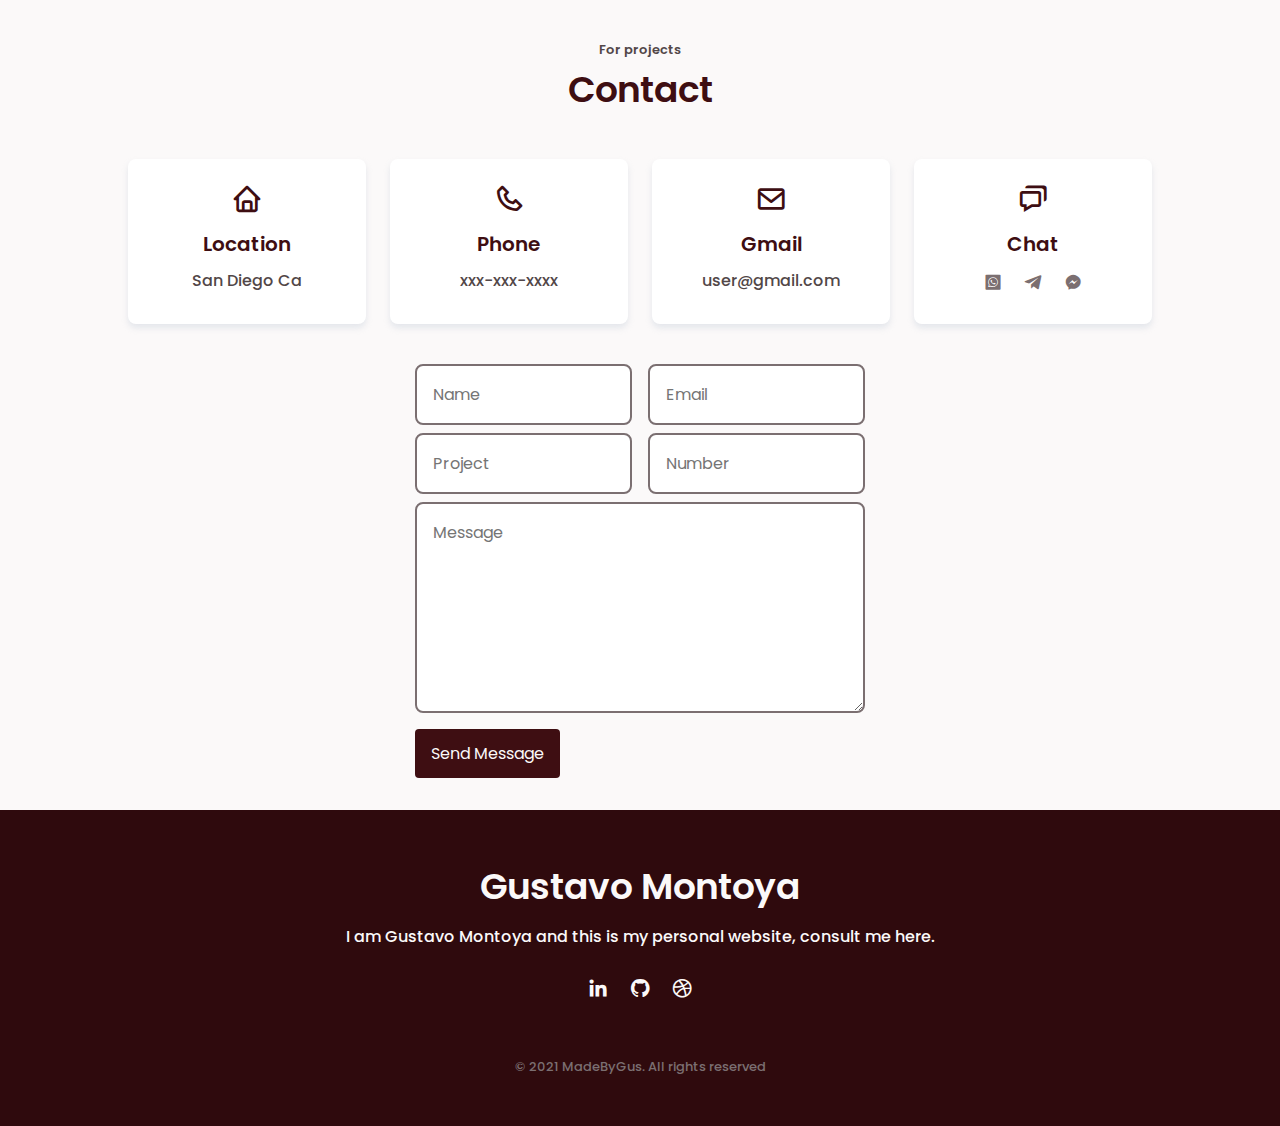
==== commit fb22593b: "more fixes" ====
--- a/index.html
+++ b/index.html
@@ -50,11 +50,11 @@
 
                 <section class="home" id="home">
                     <div class="home_container bd-container bd-grid">
-                        <div class="home_date">
+                        <div class="home_data">
                             <span class="home_greeting">Hello, My name is</span>
                             <h1 class="home_name">Gustavo Montoya</h1>
                             <span class="home_profession">Aspiring full stack developer</span>
-                            <a download="" href="" class="button button-light home_button">Download Cv</a>
+                            <a download="" href="Assets/pdf/Resume - SD Address - Programmer.docx" class="button button-light home_button">Download Cv</a>
                         </div>
 
                         <div class="home_social">
@@ -64,7 +64,7 @@
                         </div>
 
                         <div class="home_img">
-                            <img src="Assets/img/home-img.jpg" alt="">
+                            <img src="Assets/img/home.jpg" alt="">
                         </div>
                     </div>
                 </section>
@@ -72,7 +72,7 @@
                 <!-- ===ABOUT=== -->
 
                 <section class="about section bd-container" id="about">
-                    <span class="section-subtle">My history</span>
+                    <span class="section-subtitle">My history</span>
                     <h2 class="section-title">About me</h2>
 
                     <div class="about_container bd-grid">
@@ -92,14 +92,14 @@
                             </div>
                         </div>
 
-                        <img src="Assets/img/" alt="" class="about_img">
+                        <img src="Assets/img/Bottom_self.jpg" alt="" class="about_img">
                     </div>
                 </section>
 
                 <!-- ===QUALIFICATION=== -->
                 
-                <section class="qualification section bd-container">
-                    <span class="section-subtle">Experience and education</span>
+                <section id="qualification_box" class="qualification section bd-container">
+                    <span class="section-subtitle">Experience and education</span>
                     <h2 class="section-title">Qualification</h2>
 
                     <div class="qualification_container bd-grid">
@@ -107,12 +107,12 @@
                             <h2 class="qualification_title">
                                 <i class='bx bx-briefcase-alt qualification_title-icon'></i>
                                 Work Experience
-                        </h2>
+                            </h2>
 
                         <div class="bd-grid">
                             <div class="qualification_data">
                                 <h3 class="qualification_area">Aspiring Full Stack Developer</h3>
-
+        
                                 <div class="qualification_box">
                                     <span class="qualification_work">
                                         <i class='bx bx-briefcase-alt qualification_title-icon'></i>
@@ -125,6 +125,7 @@
                                     </span>
                                 </div>
                             </div>
+
                             <div class="qualification_data">
                                 <h3 class="qualification_area">UI . UX</h3>
 
@@ -136,10 +137,11 @@
 
                                     <span class="qualification_work">
                                         <i class='bx bx-calendar-alt qualification_title-icon'></i>
-                                        Jan 2019 - Aug 2019 
+                                        Oct 2019 - Dec 2019 
                                     </span>
                                 </div>
                             </div>
+
                             <div class="qualification_data">
                                 <h3 class="qualification_area">Web Designer</h3>
 
@@ -151,7 +153,7 @@
 
                                     <span class="qualification_work">
                                         <i class='bx bx-calendar-alt qualification_title-icon'></i>
-                                        Jan 2019 - Aug 2019 
+                                        Jan 2020 - May 2020 
                                     </span>
                                 </div>
                             </div>
@@ -164,7 +166,7 @@
                             <h2 class="qualification_title">
                                 <i class='bx bx-book-bookmark qualification_title-icon'></i>
                                 Education
-                        </h2>
+                            </h2>
 
                         <div class="bd-grid">
                             <div class="qualification_data">
@@ -182,6 +184,7 @@
                                     </span>
                                 </div>
                             </div>
+
                             <div class="qualification_data">
                                 <h3 class="qualification_area">Master in WEb dev</h3>
 
@@ -206,7 +209,7 @@
                 <!-- ===SERVICES=== -->
 
                 <section class="services section bd-container" id="services">
-                    <span class="section-subtle">What I offer</span>
+                    <span class="section-subtitle">What I offer</span>
                     <h2 class="section-title">Services</h2>
 
                     <div class="services_container bd-grid">
@@ -216,7 +219,7 @@
                             <p class="services_description">Service that I offer and work, with years of experience in the work area.</p>
                             <a href="#" class="button">Know More</a>
                         </div>
-                        <div class="services_data">
+                        <!-- <div class="services_data">
                             <i class='bx bx-pen services_icon'></i>
                             <h3 class="services_title">Graphic Design</h3>
                             <p class="services_description">Service that I offer and work, with years of experience in the work area.</p>
@@ -227,7 +230,7 @@
                             <h3 class="services_title">Ui/Ux Design</h3>
                             <p class="services_description">Service that I offer and work, with years of experience in the work area.</p>
                             <a href="#" class="button">Know More</a>
-                        </div>
+                        </div> -->
                     </div>
                 </section>
 
@@ -254,7 +257,7 @@
                 <!-- ===PORTFOLIO=== -->
 
                 <section class="portfolio section bd-container" id="portfolio">
-                    <span class="section-subtle">My recent works</span>
+                    <span class="section-subtitle">My recent works</span>
                     <h2 class="section-title">Portfolio</h2>
 
                     <div class="portfolio_nav">
@@ -281,7 +284,7 @@
                                 <a href="#" class="button button-link">View Details</a>
                             </div>
                         </div>
-                        <div class="portfolio_content mix ux">
+                        <!-- <div class="portfolio_content mix ux">
                             <a href="#"><img src="Assets/img/work-3.jpeg" alt="" class="portfolio_img work 3"></a>
                             <div class="portfolio_data">
                                 <span class="portfolio_subtitle">Ux design</span>
@@ -312,7 +315,7 @@
                                 <a href="#"><h2 class="portfolio_title">Ux design</h2></a>
                                 <a href="#" class="button button-link">View Details</a>
                             </div>
-                        </div>
+                        </div> -->
 
                     </div>
                 </section>  
@@ -320,7 +323,7 @@
                 <!-- ===TESTIMONIAL=== -->
 
                 <section class="testimonial section bd-container" id="portfolio">
-                    <span class="section-subtle">My client say</span>
+                    <span class="section-subtitle">My client say</span>
                     <h2 class="section-title">Testimonial</h2>
 
                     <div class="testimonial_container swiper-container">
@@ -356,7 +359,7 @@
             <!-- ===CONTACT ME=== -->
 
             <section class="contact section bd-container" id="contact">
-                <span class="section-subtle">For projects</span>
+                <span class="section-subtitle">For projects</span>
                 <h2 class="section-title">Contact</h2>
 
             <div class="contact_container bd-grid">
--- a/Assets/css/style.css
+++ b/Assets/css/style.css
@@ -7,14 +7,43 @@
 :root{
     --header-height:3rem;
 
+    /*===ALT Colors===
+    --first-color:#97C33B;
+    --first-color-dark:#B4C299;
+    --text-color:#36959F;
+    --first-color-light:#DDDDDD;
+     --first-color-lighten:#E8E7E8; */
+
+    /*===ALT Colors===
+    --first-color:#97C33B;
+    --first-color-dark:#B4C299;
+    --text-color:#616161;
+    --first-color-light:#9C9E9C;
+     --first-color-lighten:#E8E7E8; */
+
+    /*===ALT Colors===
+    --first-color:#FDC83B;
+    --first-color-dark:#B4C299;
+    --text-color:#616161;
+    --first-color-light:#9C9E9C;
+     --first-color-lighten:#E8E7E8; */
+
+    /*===ALT Colors===
+    --first-color:#7A8C40;
+    --first-color-dark:#B4C299;
+    --text-color:#616161;
+    --first-color-light:#9C9E9C;
+     --first-color-lighten:#E8E7E8; */
+
+    
     /* ===Colors=== */
     --first-color:#3E0E12;
     --first-color-dark:#2F0A0D;
     --text-color:#524748;
     --first-color-light:#7B6F71;
-    --first-color-lighten:#FBF9F9;
-
-    /* ===Font and trypography=== */
+    --first-color-lighten:#FBF9F9; 
+
+    /* ===Font and typography=== */
     --body-font: 'Poppins', sans-serif;
     --biggest-font-size: 2.5rem;
     --h1-font-size:1.5rem;
@@ -79,7 +108,6 @@
 }
 h2, h3 {
     font-weight: var(--font-semi-bold);
-
 }
 
 ul {
@@ -117,6 +145,7 @@
     font-size: var(--smaller-font-size);
     font-weight: var(--font-semi-bold);
 }
+
 /* ===LAYOUT=== */
 .bd-container {
     max-width: 1024px;
@@ -146,7 +175,7 @@
     align-items: center;
 }
 
-@media screen and  (max-width: 768px){
+@media screen and (max-width: 768px){
     .nav_menu{
         position: fixed;
         top: -100%;
@@ -203,6 +232,7 @@
     height: 3px;
     background-color: var(--first-color-light);
 }
+
 /* Change background header */
 .scroll-header {
     background-color: var(--first-color-lighten);
@@ -216,6 +246,7 @@
 .scroll-header .nav_menu {
     background-color: var(--first-color-lighten);
 }
+
 /* ==SCROLL TOP=== */
 .scrolltop {
     position: fixed;
@@ -246,6 +277,7 @@
     visibility: visible;
     bottom: 1.5rem;
 }
+
 /* ===HOME=== */
 .home {
     background-color: #000;
@@ -257,14 +289,14 @@
     height: calc(100vh - var(--header-height));
     grid-template-rows: repeat(2, max-content);
     align-content: space-around;
-    row-gap: 2rem;
+    row-gap: 2rem; 
 }
 
 .home_data {
     border-left: 4px solid var(--first-color-lighten);
     color: var(--first-color-lighten);
     padding-left: 1.5rem;
-    z-index: var(--z-tooltip);
+    z-index: var(--z-tooltip); 
 }
 
 .home_name {
@@ -297,7 +329,7 @@
 
 .home_social {
     display: flex;
-    flex-direction: column;
+    flex-direction: column; 
 }
 
 .home_social-icon {
@@ -378,7 +410,7 @@
 
 .qualification_title {
     font-size: var(--h3-font-size);
-    color: car(--first-color);
+    color: var(--first-color);
     margin-bottom: var(--mb-2);
     display: flex;
     align-items: center;
@@ -387,7 +419,7 @@
 .qualification_title-icon {
     font-size: 1.5rem;
     margin-right: var(--mb-1);
-}
+}  
 
 .qualification_box {
     padding-bottom: 1rem;
@@ -399,8 +431,17 @@
     color: var(--first-color);
     margin-bottom: var(--mb-1);
     font-weight: var(--font-medium);
-
-}
+}
+
+.qualification_icon, .qualification_work {
+    font-size: var(--smaller-font-size);
+    color: var(--first-color-light);
+}
+
+.qualification_work {
+    display: block;
+}
+
 /* ===SERVICES=== */
 
 .services_data {
@@ -677,6 +718,8 @@
     }
 }
 
+
+
 @media screen and (min-width: 768px) {
     body {
         margin: 0;
@@ -778,5 +821,9 @@
         margin-left: auto;
         margin-right: auto;
     }
+
+    .qualification_container {
+        column-gap: 6em;
+    }
 } 
 
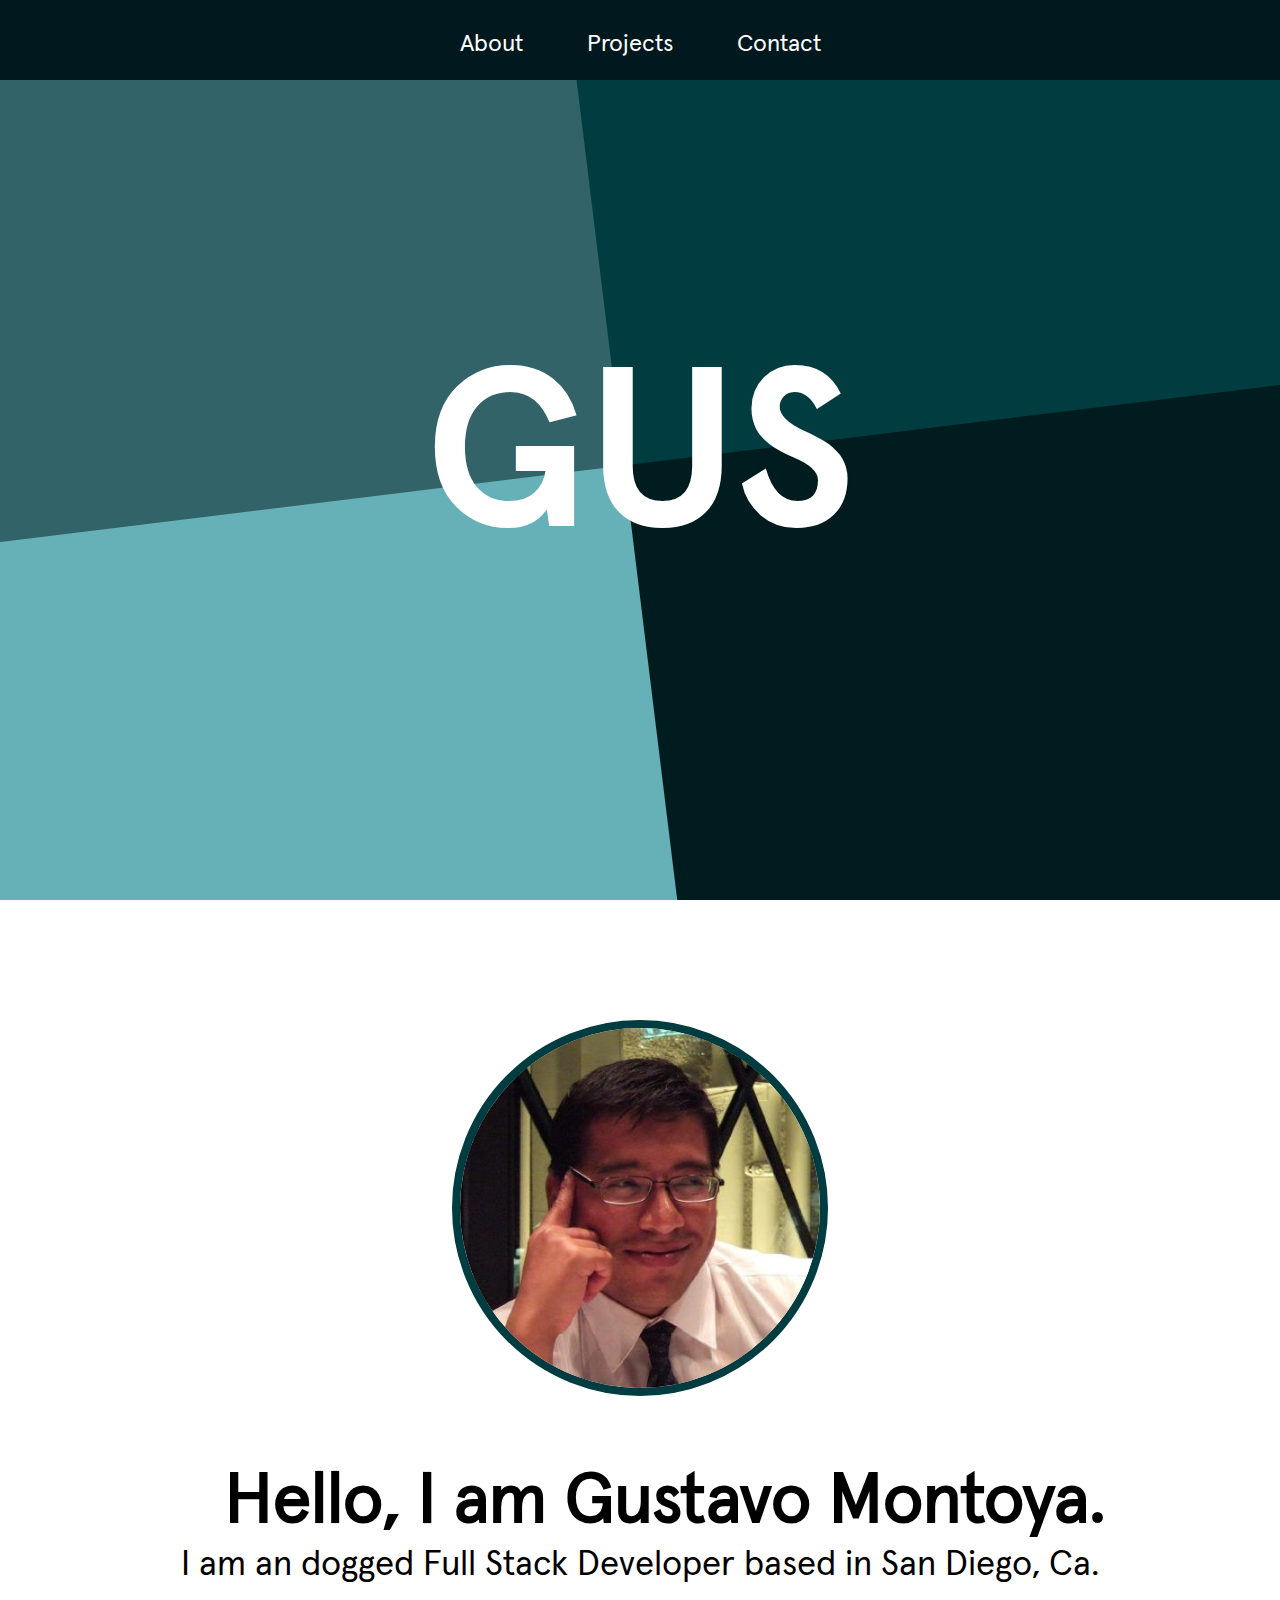
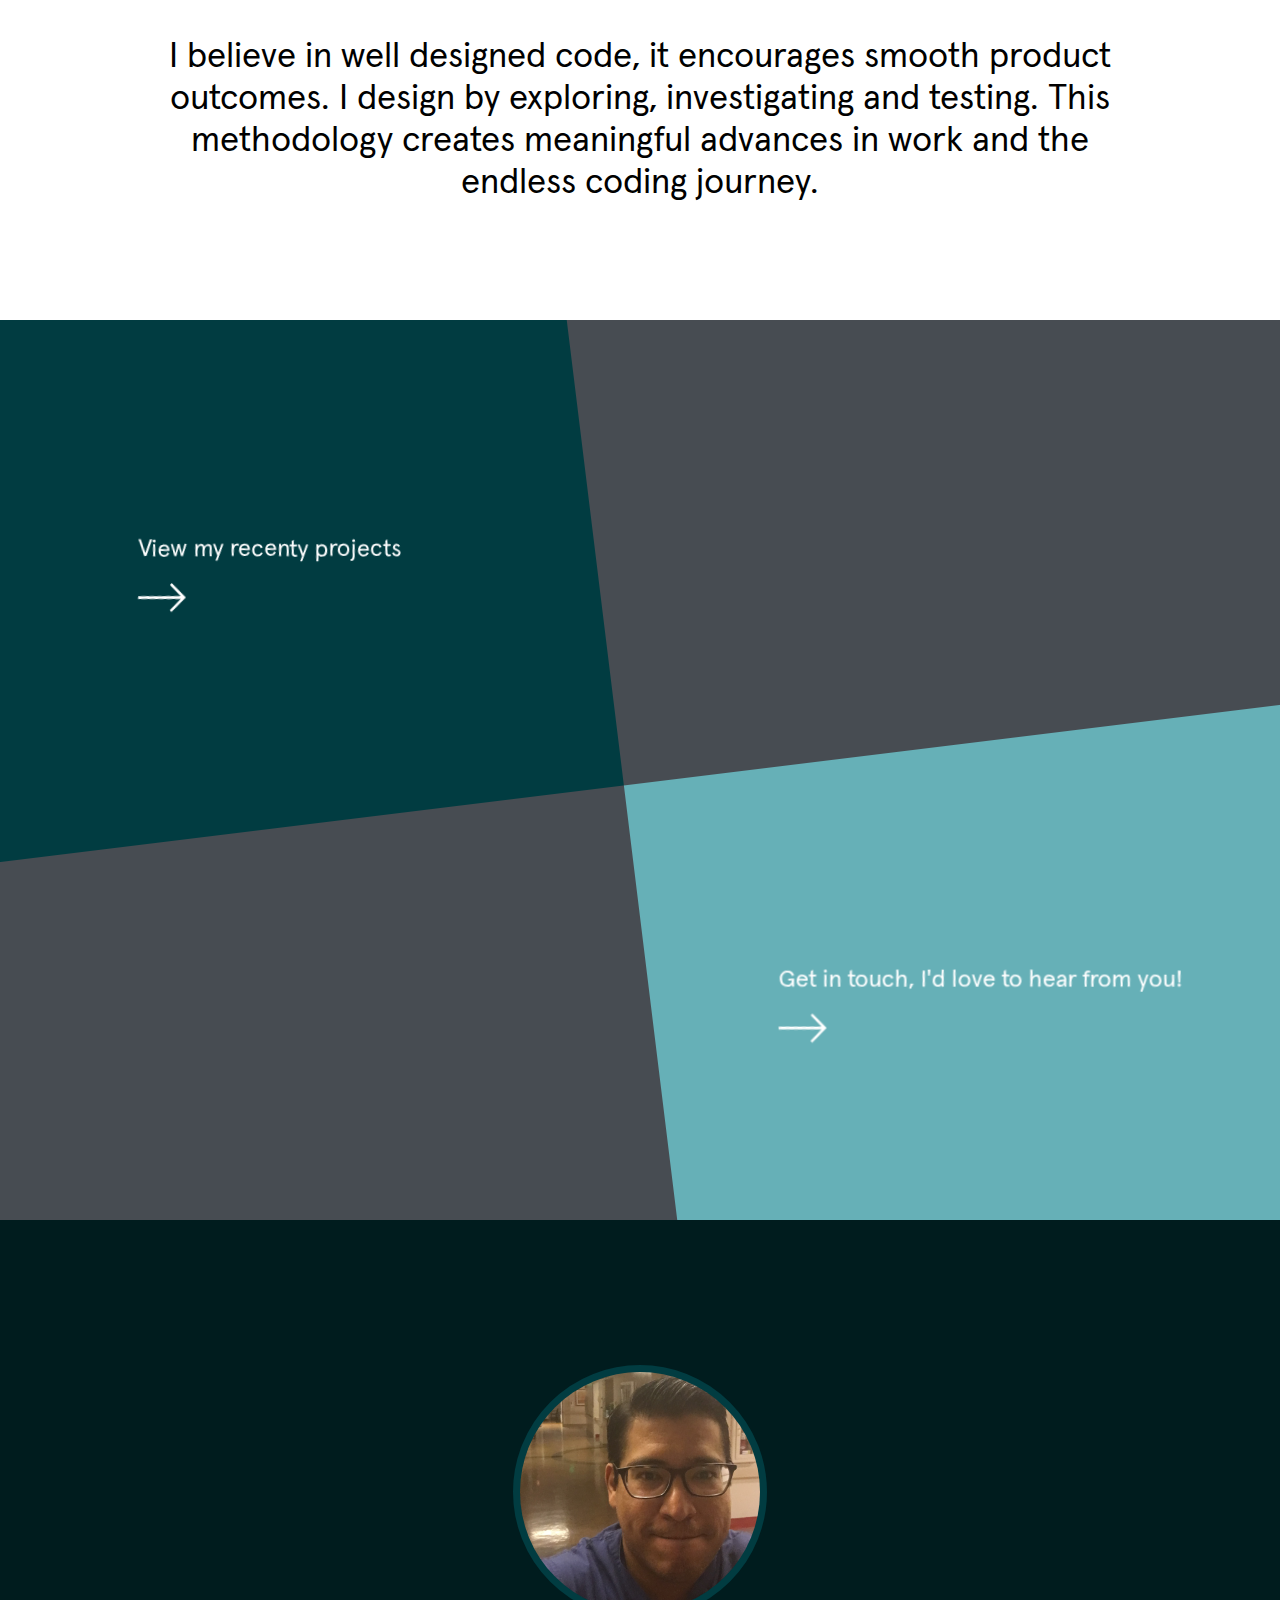
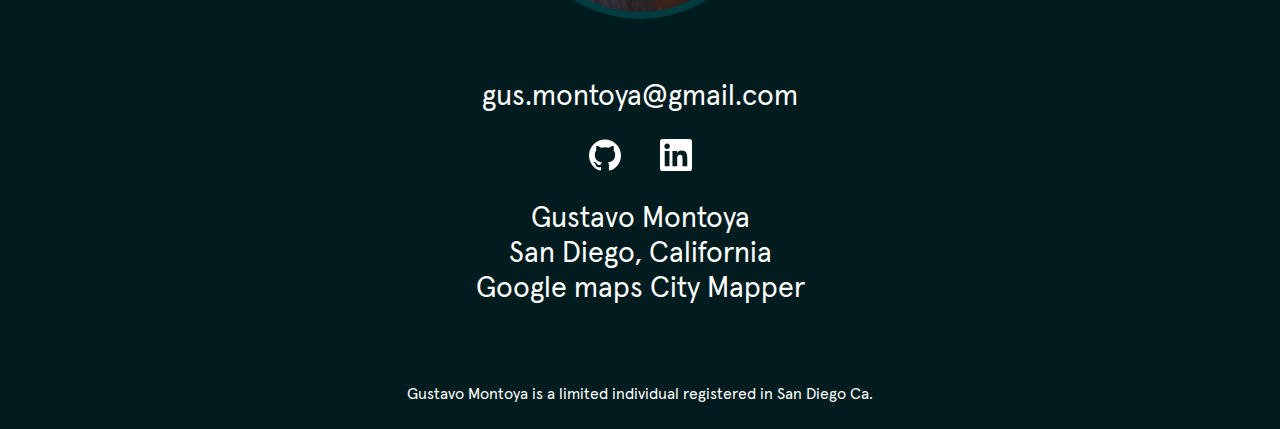
==== commit 75d257d6: "Add files via upload" ====
--- a/index.html
+++ b/index.html
@@ -1,447 +1,133 @@
-<!DOCTYPE html>
-<html lang="en">
-    <head>
-        <meta charset="UTF-8">
-        <meta http-equiv="X-UA-Compatible" content="IE=edge">
-        <meta name="viewport" content="width=device-width, initial-scale=1.0">
-        <link rel="preconnect" href="https://fonts.gstatic.com">
-        <link href="https://fonts.googleapis.com/css2?family=Poppins:ital,wght@0,400;0,500;0,600;1,400&display=swap" rel="stylesheet">
-    <!-- ===SWIPER CSS=== -->
-        <link rel="stylesheet" href="Assets/css/swiper-bundle.min.css"
-    <!-- ===BOX ICONS=== -->
-        <link href='https://unpkg.com/boxicons@2.0.7/css/boxicons.min.css' rel='stylesheet'>
-    <!-- ===CSS=== -->
-        <link rel="stylesheet" href="Assets/css/style.css">
-    <title>Personal Portfolio</title>
-    </head>
-        <body>
-
-    <!-- ===SCROLL TOP=== -->
-
-            <a href="#" class="scrolltop" id="scroll-top">
-                <i class='bx bx-chevron-up scrolltop_icon'></i>
-            </a>
-
-    <!-- ===HEADER=== -->
-
-            <header class="l-header" id="header">
-                <nav class="nav bd-container">
-                    <a href="#" class="nav_logo">Gustavo Montoya</a>
-
-                <div class="nav_menu" id="nav-menu">
-                    <ul class="nav_list">
-                        <li class="nav_item"><a href="#home" class="nav_link active-link">Home</a></li>
-                        <li class="nav_item"><a href="#about" class="nav_link">About</a></li>
-                        <li class="nav_item"><a href="#services" class="nav_link">Services</a></li>
-                        <li class="nav_item"><a href="#portfolio" class="nav_link">Portfolio</a></li>
-                        <li class="nav_item"><a href="#contact" class="nav_link">Contact Me</a></li>
-                    </ul>
-                </div>
-
-                <div class="nav_toggle" id="nav-toggle">
-                    <i class='bx bx-menu'></i>
-                </div>
-                </nav>
-            </header>  
-    
-            <main class="1-main">
-
-                <!-- ===HOME=== -->
-
-                <section class="home" id="home">
-                    <div class="home_container bd-container bd-grid">
-                        <div class="home_data">
-                            <span class="home_greeting">Hello, My name is</span>
-                            <h1 class="home_name">Gustavo Montoya</h1>
-                            <span class="home_profession">Aspiring full stack developer</span>
-                            <a download="" href="Assets/pdf/Resume - SD Address - Programmer.docx" class="button button-light home_button">Download Cv</a>
-                        </div>
-
-                        <div class="home_social">
-                            <a href="#" class="home_social-icon"><i class='bx bxl-facebook-square'></i></a>
-                            <a href="#" class="home_social-icon"><i class='bx bxl-instagram'></i></a>
-                            <a href="#" class="home_social-icon"><i class='bx bxl-twitter'></i></a>
-                        </div>
-
-                        <div class="home_img">
-                            <img src="Assets/img/home.jpg" alt="">
-                        </div>
-                    </div>
-                </section>
-
-                <!-- ===ABOUT=== -->
-
-                <section class="about section bd-container" id="about">
-                    <span class="section-subtitle">My history</span>
-                    <h2 class="section-title">About me</h2>
-
-                    <div class="about_container bd-grid">
-                        <div class="about_data bd-grid">
-                            <p class="about_description"><span>Hello, I am <br></span>I am a passionate about creating and developing web interfaces. With years in personal growth and constant learning in the medical field, I am transferring my can-do attitude into learning web design and full stack development.</p>
-                            <div>
-                                <span class="about_number">00</span>
-                                <span class="about_acheivement">Years off Experience</span>
-                            </div>
-                            <div>
-                                <span class="about_number">04</span>
-                                <span class="about_acheivement">Projects completes</span>
-                            </div>
-                            <div>
-                                <span class="about_number">00</span>
-                                <span class="about_acheivement">Best work awards</span>
-                            </div>
-                        </div>
-
-                        <img src="Assets/img/Bottom_self.jpg" alt="" class="about_img">
-                    </div>
-                </section>
-
-                <!-- ===QUALIFICATION=== -->
-                
-                <section id="qualification_box" class="qualification section bd-container">
-                    <span class="section-subtitle">Experience and education</span>
-                    <h2 class="section-title">Qualification</h2>
-
-                    <div class="qualification_container bd-grid">
-                        <div class="qualification_content">
-                            <h2 class="qualification_title">
-                                <i class='bx bx-briefcase-alt qualification_title-icon'></i>
-                                Work Experience
-                            </h2>
-
-                        <div class="bd-grid">
-                            <div class="qualification_data">
-                                <h3 class="qualification_area">Aspiring Full Stack Developer</h3>
-        
-                                <div class="qualification_box">
-                                    <span class="qualification_work">
-                                        <i class='bx bx-briefcase-alt qualification_title-icon'></i>
-                                        Adobe - New York
-                                    </span>
-
-                                    <span class="qualification_work">
-                                        <i class='bx bx-calendar-alt qualification_title-icon'></i>
-                                        Jan 2019 - Aug 2019
-                                    </span>
-                                </div>
-                            </div>
-
-                            <div class="qualification_data">
-                                <h3 class="qualification_area">UI . UX</h3>
-
-                                <div class="qualification_box">
-                                    <span class="qualification_work">
-                                        <i class='bx bx-briefcase-alt qualification_title-icon'></i>
-                                        Figma - Lima
-                                    </span>
-
-                                    <span class="qualification_work">
-                                        <i class='bx bx-calendar-alt qualification_title-icon'></i>
-                                        Oct 2019 - Dec 2019 
-                                    </span>
-                                </div>
-                            </div>
-
-                            <div class="qualification_data">
-                                <h3 class="qualification_area">Web Designer</h3>
-
-                                <div class="qualification_box">
-                                    <span class="qualification_work">
-                                        <i class='bx bx-briefcase-alt qualification_title-icon'></i>
-                                        Apple Inc - New York
-                                    </span>
-
-                                    <span class="qualification_work">
-                                        <i class='bx bx-calendar-alt qualification_title-icon'></i>
-                                        Jan 2020 - May 2020 
-                                    </span>
-                                </div>
-                            </div>
-                        </div>
-                        </div>
-                    </div>
-
-                    <div class="qualification_container bd-grid">
-                        <div class="qualification_content">
-                            <h2 class="qualification_title">
-                                <i class='bx bx-book-bookmark qualification_title-icon'></i>
-                                Education
-                            </h2>
-
-                        <div class="bd-grid">
-                            <div class="qualification_data">
-                                <h3 class="qualification_area">Computer Technician</h3>
-
-                                <div class="qualification_box">
-                                    <span class="qualification_work">
-                                        <i class='bx bx-book-alt qualification_title-icon'></i>
-                                        Lima - Computer institute
-                                    </span>
-
-                                    <span class="qualification_work">
-                                        <i class='bx bx-calendar-alt qualification_title-icon'></i>
-                                        Jan 2019 - Aug 2019
-                                    </span>
-                                </div>
-                            </div>
-
-                            <div class="qualification_data">
-                                <h3 class="qualification_area">Master in WEb dev</h3>
-
-                                <div class="qualification_box">
-                                    <span class="qualification_work">
-                                        <i class='bx bx-book-alt qualification_title-icon'></i>
-                                        Madrid - Design Institute
-                                    </span>
-
-                                    <span class="qualification_work">
-                                        <i class='bx bx-calendar-alt qualification_title-icon'></i>
-                                        Jan 2019 - Aug 2020 
-                                    </span>
-                                </div>
-                            </div>
-                        </div>
-                        </div>
-                    </div>
-                </section>
-
-
-                <!-- ===SERVICES=== -->
-
-                <section class="services section bd-container" id="services">
-                    <span class="section-subtitle">What I offer</span>
-                    <h2 class="section-title">Services</h2>
-
-                    <div class="services_container bd-grid">
-                        <div class="services_data">
-                            <i class='bx bx-palette services_icon'></i>
-                            <h3 class="services_title">Web development</h3>
-                            <p class="services_description">Service that I offer and work, with years of experience in the work area.</p>
-                            <a href="#" class="button">Know More</a>
-                        </div>
-                        <!-- <div class="services_data">
-                            <i class='bx bx-pen services_icon'></i>
-                            <h3 class="services_title">Graphic Design</h3>
-                            <p class="services_description">Service that I offer and work, with years of experience in the work area.</p>
-                            <a href="#" class="button">Know More</a>
-                        </div>
-                        <div class="services_data">
-                            <i class='bx bx-palette services_icon'></i>
-                            <h3 class="services_title">Ui/Ux Design</h3>
-                            <p class="services_description">Service that I offer and work, with years of experience in the work area.</p>
-                            <a href="#" class="button">Know More</a>
-                        </div> -->
-                    </div>
-                </section>
-
-                <!-- ===PROJECT IN MIND=== -->
-
-                <section class="project section bd-container">
-                    <div class="project_container bd-grid">
-                        <div class="project_container bd-grid">
-                            <i class='bx bx-chat'></i>
-                    
-                            <div>
-                                <h2 class="project_title">Project in mind</h2>
-                                <p class="project_descriptopm">Hire me to carry out the following projects</p>
-                            </div>
-
-                            <div>
-                                <a href="#" class="button button-white"> Hire me</a>
-                            </div>
-
-                        </div>
-                    </div>
-                </section>
-
-                <!-- ===PORTFOLIO=== -->
-
-                <section class="portfolio section bd-container" id="portfolio">
-                    <span class="section-subtitle">My recent works</span>
-                    <h2 class="section-title">Portfolio</h2>
-
-                    <div class="portfolio_nav">
-                        <span class="portfolio_item active-portfolio" data-filter="all">All</span>
-                        <span class="portfolio_item" data-filter=".wll">Web</span>
-                        <span class="portfolio_item" data-filter=".ux">Ui/Ux</span>
-                        <span class="portfolio_item" data-filter=".app">App</span>
-                    </div>
-
-                    <div class="portfolio_container bd-grid">
-                        <div class="portfolio_content mix web">
-                            <a href="#"><img src="https://encrypted-tbn0.gstatic.com/images?q=tbn:ANd9GcT1g7OBwscW8SqqklqZNcFn3ygCuhMuojSQiw&usqp=CAU" alt="" class="portfolio_img work 1"></a>
-                            <div class="portfolio_data">
-                                <span class="portfolio_subtitle">Web development</span>
-                                <a href="#"><h2 class="portfolio_title">New portfolio of work for a client</h2></a>
-                                <a href="#" class="button button-link">View Details</a>
-                            </div>
-                        </div>
-                        <div class="portfolio_content mix web">
-                            <a href="#"><img src="https://encrypted-tbn0.gstatic.com/images?q=tbn:ANd9GcSw2Fi-KpbLI1xA9SssIzoT3NU1jBFW7MOBpQ&usqp=CAU" alt="" class="portfolio_img work 2"></a>
-                            <div class="portfolio_data">
-                                <span class="portfolio_subtitle">Web development</span>
-                                <a href="#"><h2 class="portfolio_title">New portfolio of work for a client</h2></a>
-                                <a href="#" class="button button-link">View Details</a>
-                            </div>
-                        </div>
-                        <!-- <div class="portfolio_content mix ux">
-                            <a href="#"><img src="Assets/img/work-3.jpeg" alt="" class="portfolio_img work 3"></a>
-                            <div class="portfolio_data">
-                                <span class="portfolio_subtitle">Ux design</span>
-                                <a href="#"><h2 class="portfolio_title">New portfolio of work for a client</h2></a>
-                                <a href="#" class="button button-link">View Details</a>
-                            </div>
-                        </div>
-                        <div class="portfolio_content mix ux">
-                            <a href="#"><img src="https://insights.dice.com/wp-content/uploads/2020/07/shutterstock_1082901185.jpg" alt="" class="portfolio_img work 4"></a>
-                            <div class="portfolio_data">
-                                <span class="portfolio_subtitle">Ux design</span>
-                                <a href="#"><h2 class="portfolio_title">New portfolio of work for a client</h2></a>
-                                <a href="#" class="button button-link">View Details</a>
-                            </div>
-                        </div>
-                        <div class="portfolio_content mix app">
-                            <a href="#"><img src="https://miro.medium.com/max/1802/0*xBnFepokzm67V7Wi" alt="" class="portfolio_img work 5"></a>
-                            <div class="portfolio_data">
-                                <span class="portfolio_subtitle">Mobile app</span>
-                                <a href="#"><h2 class="portfolio_title">Ux design</h2></a>
-                                <a href="#" class="button button-link">View Details</a>
-                            </div>
-                        </div>
-                        <div class="portfolio_content mix app">
-                            <a href="#"><img src="https://www.socialsamosa.com/wp-content/uploads/2020/09/12-17.jpg" alt="" class="portfolio_img work 6"></a>
-                            <div class="portfolio_data">
-                                <span class="portfolio_subtitle">Mobile app</span>
-                                <a href="#"><h2 class="portfolio_title">Ux design</h2></a>
-                                <a href="#" class="button button-link">View Details</a>
-                            </div>
-                        </div> -->
-
-                    </div>
-                </section>  
-
-                <!-- ===TESTIMONIAL=== -->
-
-                <section class="testimonial section bd-container" id="portfolio">
-                    <span class="section-subtitle">My client say</span>
-                    <h2 class="section-title">Testimonial</h2>
-
-                    <div class="testimonial_container swiper-container">
-                        <div class="swiper-wrapper">
-                            <div class="testimonial_content swiper-slide">
-                                <img src="https://images.squarespace-cdn.com/content/v1/57809f1fe6f2e12e1da3e283/1539192736814-2ZQH01XL4KFMQNHKNC8E/ke17ZwdGBToddI8pDm48kKbYUC7ko4ep_M3O09c6DLZZw-zPPgdn4jUwVcJE1ZvWQUxwkmyExglNqGp0IvTJZUJFbgE-7XRK3dMEBRBhUpyUjG47s4lQqa3kGWpoR_DitVobFN0LmU1WvG_uZkJwkPR2-Fb7zwugw-NXPqcoGjo/Best+professional+headshots+Los+Angeles+Marc+Cartwright.jpg?format=2500w" 
-                                    alt="" class="testimonial_img">   
-                                    <h3 class="testimonail_title">Marc Cartwright</h3>
-                                    <span class="testimonial_description">Client</span>
-                                    <p class="testimonial_descrioption">Good service, offers the best and I recommend it.</p>   
-                            </div>
-
-                            <div class="testimonial_content swiper-slide">
-                                <img src="https://www.unh.edu/unhtoday/sites/default/files/styles/article_huge/public/article/2019/professional_woman_headshot.jpg?itok=3itzxHXh" 
-                                    alt="" class="testimonial_img">   
-                                    <h3 class="testimonail_title">Jennifer Bright</h3>
-                                    <span class="testimonial_description">Client</span>
-                                    <p class="testimonial_descrioption">Good service, offers the best and I recommend it.</p>   
-                            </div>
-
-                            <div class="testimonial_content swiper-slide">
-                                <img src="https://zenstudiosla.com/wp-content/uploads/2019/11/Austin-professional-headshot.jpg" 
-                                    alt="" class="testimonial_img">   
-                                    <h3 class="testimonail_title">Nick Austin</h3>
-                                    <span class="testimonial_description">Client</span>
-                                    <p class="testimonial_descrioption">Good service, offers the best and I recommend it.</p>   
-                            </div>
-                        </div>
-                        <div class="swiper-pagination"></div>
-                    </div>
-                    </section>  
-
-            <!-- ===CONTACT ME=== -->
-
-            <section class="contact section bd-container" id="contact">
-                <span class="section-subtitle">For projects</span>
-                <h2 class="section-title">Contact</h2>
-
-            <div class="contact_container bd-grid">
-                <div class="contact_content bd-grid">
-                    <div class="contact_box">
-                        <i class='bx bx-home contact_icon'></i>
-                        <h3 class="contact_title">Location</h3>
-                        <span class="contact_description">San Diego Ca</span>
-                    </div>
-
-                    <div class="contact_box">
-                        <i class='bx bx-phone contact_icon'></i>
-                        <h3 class="contact_title">Phone</h3>
-                        <span class="contact_description">xxx-xxx-xxxx</span>
-                    </div>
-
-                    <div class="contact_box">
-                        <i class='bx bx-envelope contact_icon'></i>
-                        <h3 class="contact_title">Gmail</h3>
-                        <span class="contact_description">user@gmail.com</span>
-                    </div>
-
-                    <div class="contact_box">
-                        <i class='bx bx-chat contact_icon'></i>
-                        <h3 class="contact_title">Chat</h3>
-                        <div>
-                            <a href="#" class="contact_social"><i class='bx bxl-whatsapp-square'></i></a>
-                            <a href="#" class="contact_social"><i class='bx bxl-telegram'></i></a>
-                            <a href="#" class="contact_social"><i class='bx bxl-messenger'></i></a>
-                        </div> 
-                    </div>
-                </div>
-
-                <form action="" class="contact_form">
-                            <div class="contact_inputs">
-                                <input type="text" placeholder="Name" class="contact_input">
-                                <input type="email" placeholder="Email" class="contact_input">
-                            </div>  
-
-                            <div class="contact_inputs">
-                                <input type="text" placeholder="Project" class="contact_input">
-                                <input type="number" placeholder="Number" class="contact_input">
-                            </div>  
-
-                            <textarea name="" id="" cols="0" rows="7" placeholder="Message" class="contact_input"></textarea>
-
-                            <input type="submit" value="Send Message" class="button contact_button">
-                            
-                </form>
-            </div>
-            </section>
-        </main>
-
-    <!-- ===FOOTER=== -->
-    <footer class="footer">
-        <div class="footer_container bd-container">
-            <h1 class="footer_title">Gustavo Montoya</h1>
-            <p class="footer_description">I am Gustavo Montoya and this is my personal website, consult me here.</p>
-
-            <div class="footer_social">
-                <a href="#" class="footer_link"><i class='bx bxl-linkedin'></i></a>
-                <a href="#" class="footer_link"><i class='bx bxl-github'></i></a>
-                <a href="#" class="footer_link"><i class='bx bxl-dribbble'></i></a>
-            </div>
-            <p class="footer_copy">&#169; 2021 MadeByGus. All rights reserved</p>
-        </div>
-    </footer>
-
-    <!-- ===MIXITUP FILTER=== -->
-    <script src="Assets/js/mixitup.min.js"></script>
-
-    <!-- ===SWIPER JS=== -->
-    <script src="Assets/js/swiper-bundle.min.js"></script>
-
-    <!-- ===GSAP=== -->
-    <script src="Assets/js/gsap.min.js"></script>
-
-    <!-- ===MAIN JS=== -->
-    <script src="Assets/js/main.js"></script>
-
-
-    <!-- <script src="https://cdn.freecodecamp.org/testable-projects-fcc/v1/bundle.js"></script> -->
-    </body>
-</html>
-
+<!DOCTYPE html><html>
+    <head>
+        <meta charset="utf-8">
+        <title></title>
+        <meta name="description" content="">
+        <meta name="viewport" content="width=device-width, initial-scale=1">
+
+        <link rel="stylesheet" href="public/font/fonts.css">
+        <link rel="stylesheet" href="public/scripts/css/global.css">
+        <link rel="stylesheet" href="public/scripts/css/layout.css">
+        <link rel="stylesheet" href="public/scripts/css/index.css">
+        
+    </head>
+    <body>
+        <header class="style--blue-dark-plus">            
+            <nav>                
+                <ul>
+                    <li><a href="index.html">About</a></li>
+                    <li><a href="projects.html">Projects</a></li>
+                    <li><a href="contact.html">Contact</a></li>
+                </ul>
+            </nav>
+        </header>
+
+        <main>
+            <section id="landing" class="wrapper">
+                <div class="menu-title">GUS</div>
+                <div class="menu">
+                    <a href="#" class="menu-item style--ocean-medium">
+                        <p class="menu_item__title_left">Title 1</p>
+                        <img class="menu-image menu-item__reset-rotate" src="https://picsum.photos/2000/3020" alt=""/>
+                    </a>
+
+                    <a href="#" class="menu-item style--ocean-dark">
+                        <p>Title 2</p>
+                        <img class="menu-item__reset-rotate" src="https://picsum.photos/2000/3100" alt=""/>
+                    </a>
+
+                    <a href="#" class="menu-item style--ocean-light">
+                        <p class="menu_item__title_left">Title 3</p>
+                        <img class="menu-item__reset-rotate" src="https://picsum.photos/2100/3000" alt=""/>
+                    </a>
+
+                    <a href="#" class="menu-item style--ocean-dark-plus">
+                        <p>Title 4</p>
+                        <img src="public/images/coding.jpg" alt=""/>
+                    </a>
+                </div>
+            </section>
+
+            <section id="about">
+                <div class="container">
+                    
+                    <div class="about__heading">
+                        <div class="profile-image__large profile-image__center">
+                            <img src="public/images/closeUp.jpg" alt="Gustavo Montoya"/>
+                        </div>
+                        <h1 class="about__hello">Hello, I am Gustavo Montoya.</h1>
+                        <p>I am an dogged Full Stack Developer based in San Diego, Ca.</p>                        
+                    </div>
+
+                    <p class="description">I believe in well designed code, it
+                        encourages smooth product outcomes.
+                        I design by exploring,
+                        investigating and testing. This methodology
+                        creates meaningful advances in work
+                        and the endless coding journey.
+                    </p>
+
+                </div>
+
+            </section>
+
+            <section class="wrapper">
+                <div class="menu">
+                    <div href="#" class="menu-item__static style--ocean-dark">
+                        <p class="left"><a href="projects.html">View my recenty projects<br><img class="menu-arrow" src="public/images/white-arrow.svg" alt=""/></a></p>                                  
+                    </div>
+
+                    <div  href="#" class="menu-item__static style--medium">                        
+                        <img src="https://picsum.photos/2007/3120" alt=""/>
+                    </div >
+
+                    <div href="#" class="menu-item__static style--medium desktop">
+                        <img src="https://picsum.photos/1800/3000" alt=""/>
+                    </div >
+
+                    <div href="#" class="menu-item__static style--ocean-light">
+                        <p class="right"><a href="contact.html">Get in touch, I'd love to hear from you!<br><img class="menu-arrow" src="public/images/white-arrow.svg" alt=""/></a></p>       
+                        
+                    </div>
+
+                    <div href="#" class="menu-item__static style--medium mobile">
+                        <img src="https://picsum.photos/1800/3000" alt=""/>
+                    </div >
+                </div>
+            </section>
+        </main>
+
+        <footer class="style--ocean-dark-plus">
+
+            <div id="details" class="container">
+                <!-- Fr grid segment 1 -->
+                <div class="profile-image__medium profile-image__center">    
+                    <div class="detail__logo">GUS</div> 
+                    <img class="image__fullsize" src="public/images/1558.jpg" alt="Gustavo Montoya"/>  
+                </div>
+                
+                <!-- Fr grid segment 2 -->
+                <div class="detail__info">
+                    <a href="mailto:gus.montoya@gmail.com">gus.montoya@gmail.com</a>
+                    <div class="icons">
+                        <a href=""><img class="icon__small" src="public/images/github-02.svg" alt="Github"/></a>
+                        <a href="https://www.linkedin.com/in/gusmontoya/"><img class="icon__small" src="public/images/linkedin-02.svg"/></a>
+                    </div>
+                </div>
+                
+                <!-- Fr grid segment 3 -->
+                <div class="detail__info">   
+                    <p>            
+                        Gustavo Montoya<br>
+                        San Diego, California
+                    </p>   
+
+                    <a href="">Google maps</a>
+                    <a href="">City Mapper</a>
+                </div>        
+            </div>
+
+            <p class="footnote">Gustavo Montoya is a limited individual registered in San Diego Ca.</p>
+        </footer>
+    </body>
+</html>--- a/public/font/fonts.css
+++ b/public/font/fonts.css
@@ -0,0 +1,16 @@
+/* Apercu Pro Font: https://www.onlinewebfonts.com/download/cc63ce6e304da54106961b31a1d744a9 */
+@font-face {
+    font-family:Apercu;
+    src: url(apercu/Apercu.ttf);
+}
+
+@font-face {
+  font-family:Apercu-Bold;
+  src: url(apercu/Apercu-Bold.ttf);
+}
+
+@font-face {
+  font-family:Apercu-Regular;
+  src: url(apercu/Apercu-Regular.ttf);
+}
+  --- a/public/scripts/css/global.css
+++ b/public/scripts/css/global.css
@@ -0,0 +1,148 @@
+* {
+    margin:0;
+    padding:0;
+}
+
+html, body {
+    font-size:1rem; /* HTML (Root) Font Size */
+    scroll-behavior: smooth;
+}
+
+body {    
+    min-width:320px;     
+    width:100vw; /* Viewport Width */    
+    min-height:100vh; /* Viewport Height */    
+    overflow-x:hidden !important; /* Overflow Visibility (x-axis) */
+    font-family:'Apercu', 'Ebrima', sans-serif;
+    line-height: 1.2;
+}
+
+/* Document */
+a {
+	text-decoration: none; 
+	color:hsl(0, 0%, 100%);
+}
+
+a:link {
+    color:hsl(0, 0%, 100%);
+}
+
+a:active {
+    color:hsl(0, 0%, 100%);
+}
+
+a:visited {
+    color:hsl(0, 0%, 100%);
+}
+
+a:hover {
+	color:hsl(0, 0%, 100%);
+} 
+
+b {}
+u {}
+i {}
+
+ul, ol, dl {}
+ol {}
+dl {}
+
+ul {
+	list-style: none;
+	display: flex;
+}
+li {
+	list-style-position: inside;
+}
+
+h1 {}
+h2 {}
+h3 {}
+h4 {}
+h5 {}
+h6 {}
+h1,h2,h3,h4,h5,h6 {}
+
+/* Media */
+img {
+    max-width: 100%;
+    min-height: 100%;
+}
+
+/* Form */
+label {
+	cursor: default;
+}
+input, button {
+	border: none;
+} 
+
+input {}
+button {}
+button:hover {}
+
+/* Highlight Selector */
+::selection {
+	color:hsl(0, 0%, 100%); 
+	background:hsla(0, 0%, 0%, 0.5);
+}
+
+
+/* Modifiers : B.E.M */
+/* Blues */
+.style--blue-light {
+    color:hsla(0, 100%, 100%);
+    background:hsla(200, 36%, 56%);
+}
+
+.style--blue-medium {
+    color:hsla(0, 100%, 100%);
+    background:hsla(200, 88%, 30%);
+}
+
+.style--blue-dark {
+    color:hsla(0, 100%, 100%);
+    background:hsla(197, 97%, 13%);
+}
+
+.style--blue-dark-plus {
+    color:hsla(0, 100%, 100%);
+    background:hsla(193, 97%, 6%);
+}
+
+/* Blue / Green */
+.style--ocean-light {
+    color:hsla(0, 100%, 100%);
+    background:hsl(185, 36%, 56%);
+}
+
+.style--ocean-medium {
+    color:hsla(0, 100%, 100%);
+    background:hsl(185, 36%, 30%);
+}
+
+.style--ocean-dark {
+    color:hsla(0, 100%, 100%);
+    background:hsl(185, 97%, 13%);
+}
+
+.style--ocean-dark-plus {
+    color:hsla(0, 100%, 100%);
+    background:hsla(185, 97%, 6%);
+}
+
+/* Shade / Tint */
+.style--light {
+    color:hsla(0, 100%, 100%);
+    background:hsl(211, 4%, 80%);
+} 
+
+.style--medium {
+    color:hsla(0, 100%, 100%);
+    background:hsl(211, 7%, 30%);
+} 
+
+.style--dark {
+    color:hsla(0, 100%, 100%);
+    background:hsl(0, 0%, 0%);
+} --- a/public/scripts/css/layout.css
+++ b/public/scripts/css/layout.css
@@ -0,0 +1,183 @@
+header {
+    width:100vw;
+    height:80px;
+    top:0;
+    left:0;
+    position:fixed;
+    display:grid;
+    z-index:99999999;
+}
+
+nav {    
+    width:72%;
+    height:inherit;
+    margin:0 auto;
+    font-size:1.48em;
+    font-family:'Apercu', 'Ebrima', sans-serif;
+    display: flex;    
+}
+
+nav > ul {
+    margin:0 auto;
+}
+
+nav > ul li {
+    
+    padding:30px 32px;
+}
+
+main {
+    /* 100vh - header height + footer height */
+    min-height: calc(100vh - 256px); 
+}
+
+section {
+    font-size:1.48em; /* HTML (Root) Font Size */
+}
+
+.container {
+    width:74%;
+    margin:0 auto;
+}
+
+footer {    
+    padding:25px 10%;    
+    font-size: 1.24em;
+    text-align: center;
+}
+
+
+
+/* visiibility by device */
+.mobile {
+    display:none;
+}
+
+.desktop { 
+    display:initial;
+}
+
+/* Shared */
+.wrapper {    
+    width:100vw;
+    height:100vh;
+    overflow:hidden;
+}
+
+
+.profile-image__large {
+    width:360px;
+    height:360px;
+    border-radius:100%;
+    overflow: hidden;
+    border: solid 0.25em hsla(185, 97%, 13%);
+    background:hsla(185, 97%, 13%);  
+}
+
+.profile-image__medium {
+    width:240px;
+    height:240px;
+    border-radius:100%;
+    overflow: hidden;
+    border: solid 0.25em hsla(185, 97%, 13%);
+    background:hsla(185, 97%, 13%);  
+}
+
+.profile-image__center {
+    margin:0 auto;
+}
+
+.image__fullsize {
+    max-width:100%;
+    min-height:180%;
+    top:-450px;
+    position: relative;
+}
+
+
+
+#details {
+    font-size:1.48em;
+    min-height:256px;
+    padding:120px 0;
+    display:grid;
+    grid-template-columns:33% 34% 33%;
+}
+
+.detail__info {
+    top:42%;
+    position:relative;
+}
+
+.detail__info > .icons {
+    margin:25px 0;
+}
+
+.icon__small{
+    max-width:32px;
+    max-height:32px;
+    padding:0 16px;
+    filter: invert(100%);
+}
+
+.detail__logo {
+    font-family:'Apercu-Bold', sans-serif;
+    font-size:9em;
+    opacity:0;
+    top:25%;
+    position:relative;
+    z-index:9999;
+}
+
+.footnote{
+    font-size:0.8em;
+}
+
+
+
+/*-----	Responsive -----*/
+@media all and (max-width:1600px) and (min-width:0px){
+    #details {
+        font-size:1.48em;
+        min-height:500px !important;
+        padding:120px 0;
+        display:grid;
+        grid-template-columns:100% !important;
+    }
+}
+
+
+@media all and (max-width:1200px) and (min-width:0px){
+    .wrapper {    
+        width:100vw;
+        height:200vh;
+        overflow:hidden;
+    }
+
+    nav {    
+        width:100%;   
+    }
+
+    .container {
+        width:92%;
+        margin:0 auto;
+    }
+    
+    .profile-image__large {
+        width:240px;
+        height:240px;
+        border-radius:100%;
+        border: solid 0.25em hsla(185, 97%, 13%);
+        background:hsla(185, 97%, 13%);  
+    }
+
+    /* visiibility by device */
+    .mobile {
+        display:initial;
+    }
+
+    .desktop { 
+        display:none;
+    }
+
+}--- a/public/scripts/css/index.css
+++ b/public/scripts/css/index.css
@@ -0,0 +1,278 @@
+.menu {
+    width:130vw;
+    height:130vh;
+    display:grid;
+    grid-template-rows:50% 50%;
+    grid-template-columns:50% 50%;
+    transform: rotate(-7deg);
+    -webkit-backface-visibility: hidden; /* Remove Jagged Edges after Transform rotate */
+}
+
+/* Dynamic Menu */
+.menu-item {
+    width:100%;
+    height:100%;
+    top:-16vh;
+    left:-15vw;
+    position: relative;
+    overflow: hidden;
+}
+
+.menu_item__title_left {
+    top:40% !important;
+    position: relative;
+}
+
+.menu-item > p {
+    font-size:3.2em;
+    font-family:Apercu-Bold;
+    text-align:center;
+    top:55%;
+    position: relative;
+    transform: rotate(7deg); /*Rotation is positive value of #landing Menu transform rotate */
+    opacity:0;
+    -webkit-transition: 0.5s ease-in-out;
+    -moz-transition: 0.5s ease-in-out;
+    -ms-transition: 0.5s ease-in-out;
+    -o-transition: 0.5s ease-in-out;
+    z-index:99999;
+}
+
+.menu-item:hover > p {
+    opacity:1;
+}
+
+.menu-item img {
+    min-width:120%;
+    min-height:120%;
+    left:0%;
+    top:-20%;
+    position: relative;
+    opacity:0;
+    -webkit-transition: 0.5s ease-in-out;
+    -moz-transition: 0.5s ease-in-out;
+    -ms-transition: 0.5s ease-in-out;
+    -o-transition: 0.5s ease-in-out;
+}
+
+.menu-item:hover > img {
+    opacity: 1;
+    -webkit-transition: 0.5s ease;
+    -moz-transition: 0.5s ease;
+    -ms-transition: 0.5s ease;
+    -o-transition: 0.5s ease;  
+}
+
+/* Static Menu */
+.menu-item__static {
+    width:100%;
+    height:100%;
+    top:-16vh;
+    left:-15vw;
+    position: relative;
+    overflow: hidden;
+}
+
+.menu-item__static > p {
+    font-family:Apercu;
+    transform: rotate(7deg); /*Rotation is positive value of #landing Menu transform rotate */
+    z-index:99999;
+}
+
+.menu-item__static > .left {
+    position: absolute;
+    top: 50%;  
+    left: 45%; 
+}
+
+.menu-item__static > .right  {
+    position: absolute;
+    top: 38%;  
+    left: 15% !important; 
+}
+
+.menu-arrow {
+    margin:20px 0 0 0;
+    max-width:48px !important;
+    max-height:48px !important;
+}
+
+.menu-item__static img {
+    width:120%;
+    left:0%;
+    top:0%;
+    position: relative;
+    opacity:1;
+}
+
+.menu-title{
+    font-family:'Apercu-Bold', sans-serif;
+    font-size:9.6em;
+    color:hsla(0, 100%, 100%);
+    text-align: center;
+    pointer-events: none;
+    top: 50%;
+    left: 50%;
+    transform: translate(-50%, -50%);
+    position: absolute;
+    z-index:100000;
+}
+
+/* Reset images default orientation if required */
+.menu-item__reset-rotate {
+    /* transform: rotate(7deg); */
+    -webkit-transition: 0s ease-in-out;
+    -moz-transition: 0s ease-in-out;
+    -ms-transition: 0s ease-in-out;
+    -o-transition: 0s ease-in-out;
+}
+
+
+/* About */
+#about {
+    width:100vw;
+    height:100vh;    
+}
+
+#about p.description {
+    margin:50px 0 0 0;
+    text-align: center;
+    font-size:1.48em;
+}
+
+.about__hello {
+    margin:64px 0 0 50px;
+}
+
+.about__heading {
+    margin:120px auto 0 auto;
+    text-align:center;
+    display:block;
+    font-size:1.48em;
+}
+
+
+
+
+
+
+
+
+
+
+/*-----	Responsive -----*/
+@media all and (max-width:1200px) and (min-width:0px){
+   
+
+    .menu-title {
+        width:100%;
+        text-align: center;
+        font-size:4.8em;
+    }
+
+    .menu {
+        width:100vw;
+        height:100vh;
+        display:grid;
+        grid-template-rows:50vh 50vh 50vh 50vh;
+        grid-template-columns:unset;
+        transform: unset;
+    }
+
+    /* Dynamic Menu */
+    .menu-item {
+        width:100%;
+        height:100%;
+        top:unset;
+        left:unset;
+        transform: unset;
+    }
+
+    .menu-item > p {
+        font-size:3.2em;
+        font-family:Apercu-Bold;
+        text-align:center;
+        top:40%;
+        position: relative;
+        transform: unset;
+    }
+
+
+    .menu_item__title_left {
+        top:40% !important;
+        position: relative;
+    }
+    
+    .menu-item img {
+        /* min-width:120%; */
+        min-height:120%;
+        top:-20%;
+        position: relative;
+    }
+
+    /* Reset images default orientation if required */
+    .menu-item__reset-rotate {
+        transform: rotate(0deg);
+    }
+
+
+    /* Static Menu */
+    .menu-item__static {
+        width:100%;
+        height:100%;
+        top:unset;
+        left:unset;
+        position: relative;
+        overflow: hidden;
+    }
+    
+    .menu-item__static > p {
+        font-family:Apercu;
+        transform: rotate(0deg); /*Rotation is positive value of #landing Menu transform rotate */
+        z-index:99999;
+    }
+    
+    .menu-item__static > .left {
+        position: absolute;
+        top: 38%;  
+        left: 25%; 
+        margin:0 auto;
+    }
+    
+    .menu-item__static > .right  {
+        width:92%;
+        text-align: center;
+        position: absolute;
+        top: 38%;  
+        left: unset !important; 
+    }
+    
+    .menu-arrow {
+        margin:20px 0 0 0;
+        max-width:48px !important;
+        max-height:48px !important;
+    }
+    
+    .menu-item__static img {
+        width:120%;
+        left:0%;
+        top:-16%;
+        position: relative;
+        opacity:1;
+    }
+
+
+    #about {
+        width:100vw;
+        height:inherit !important;  
+        padding:0 0 100px 0;  
+    }
+
+    .about__hello {
+        margin:64px 0 64px 0;
+    }    
+
+
+    
+    
+}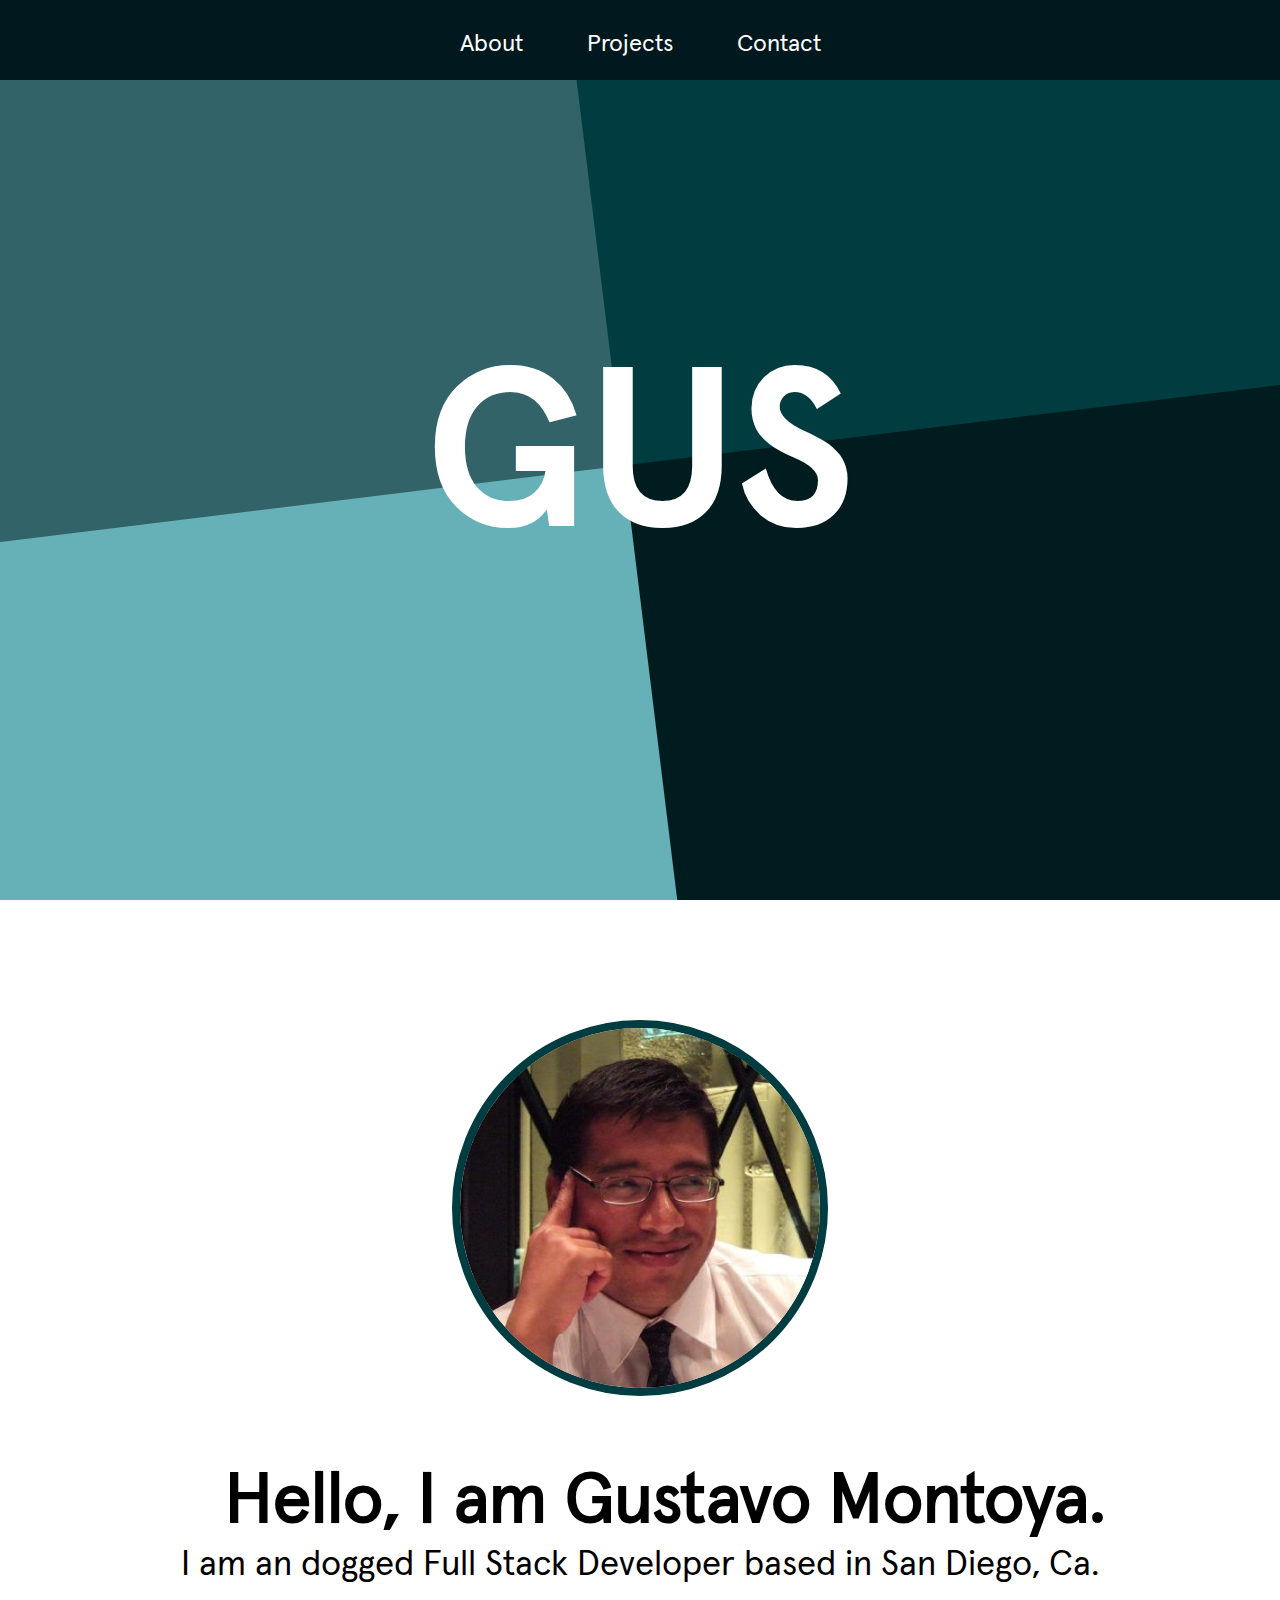
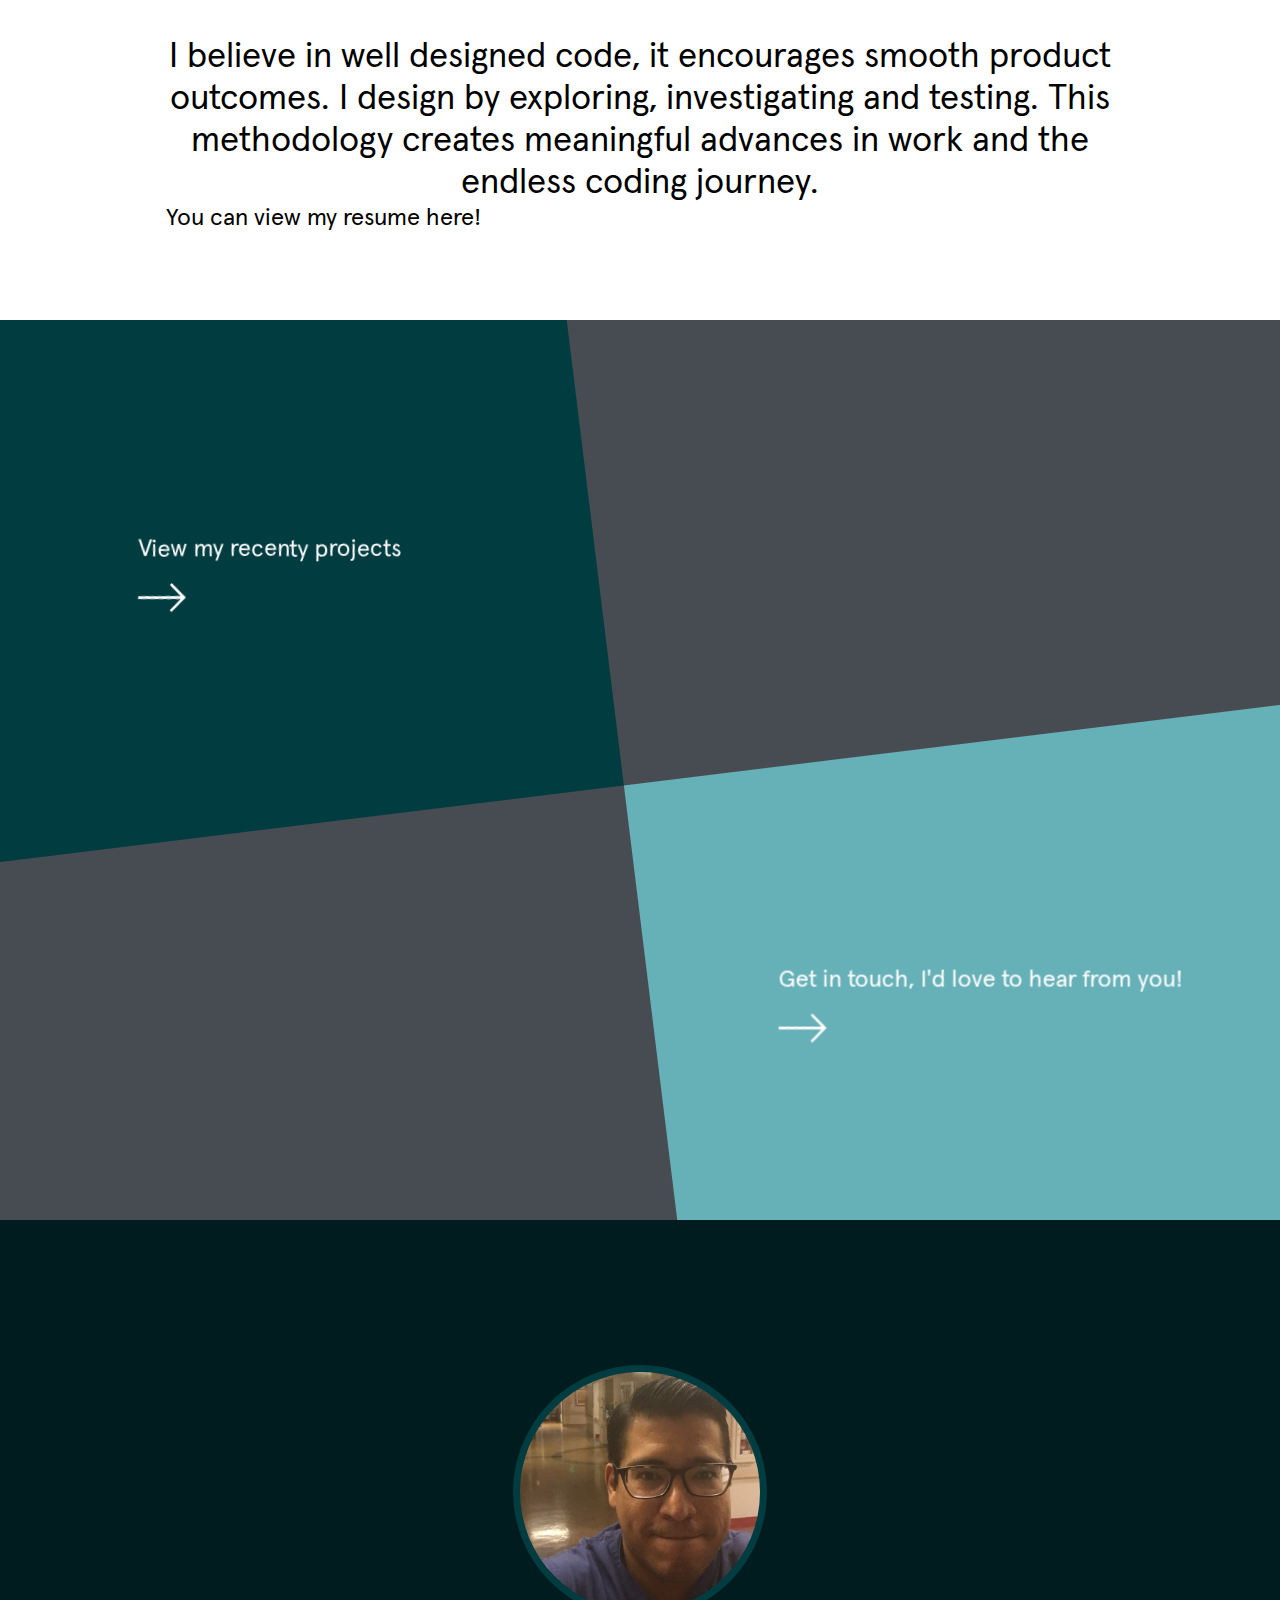
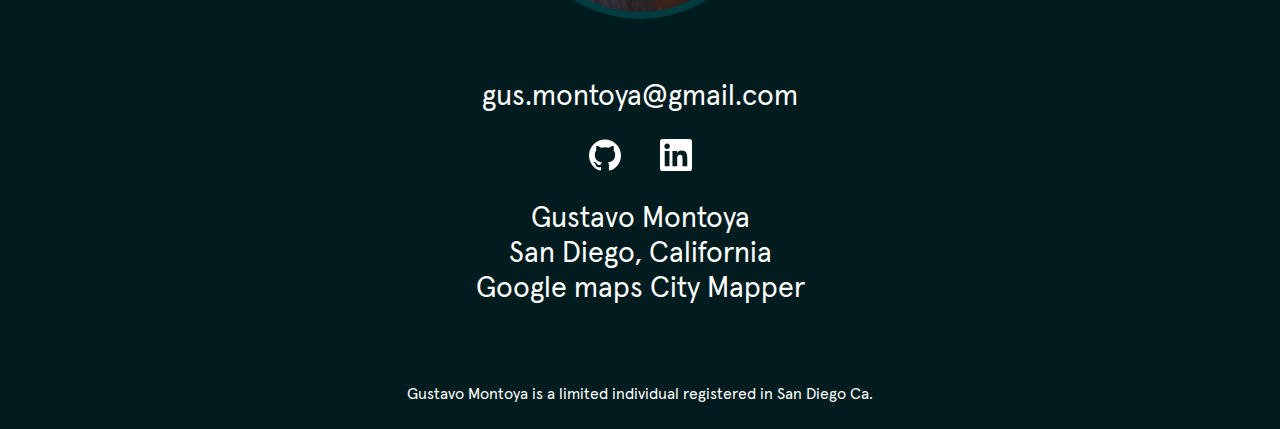
==== commit a34d0db0: "Update index.html" ====
--- a/index.html
+++ b/index.html
@@ -66,7 +66,7 @@
                         creates meaningful advances in work
                         and the endless coding journey.
                     </p>
-
+                    <p> You can view my resume <a href="public/documents/Gus-Resume-v02.pdf"></a>here!</p>
                 </div>
 
             </section>
@@ -130,4 +130,4 @@
             <p class="footnote">Gustavo Montoya is a limited individual registered in San Diego Ca.</p>
         </footer>
     </body>
-</html>+</html>
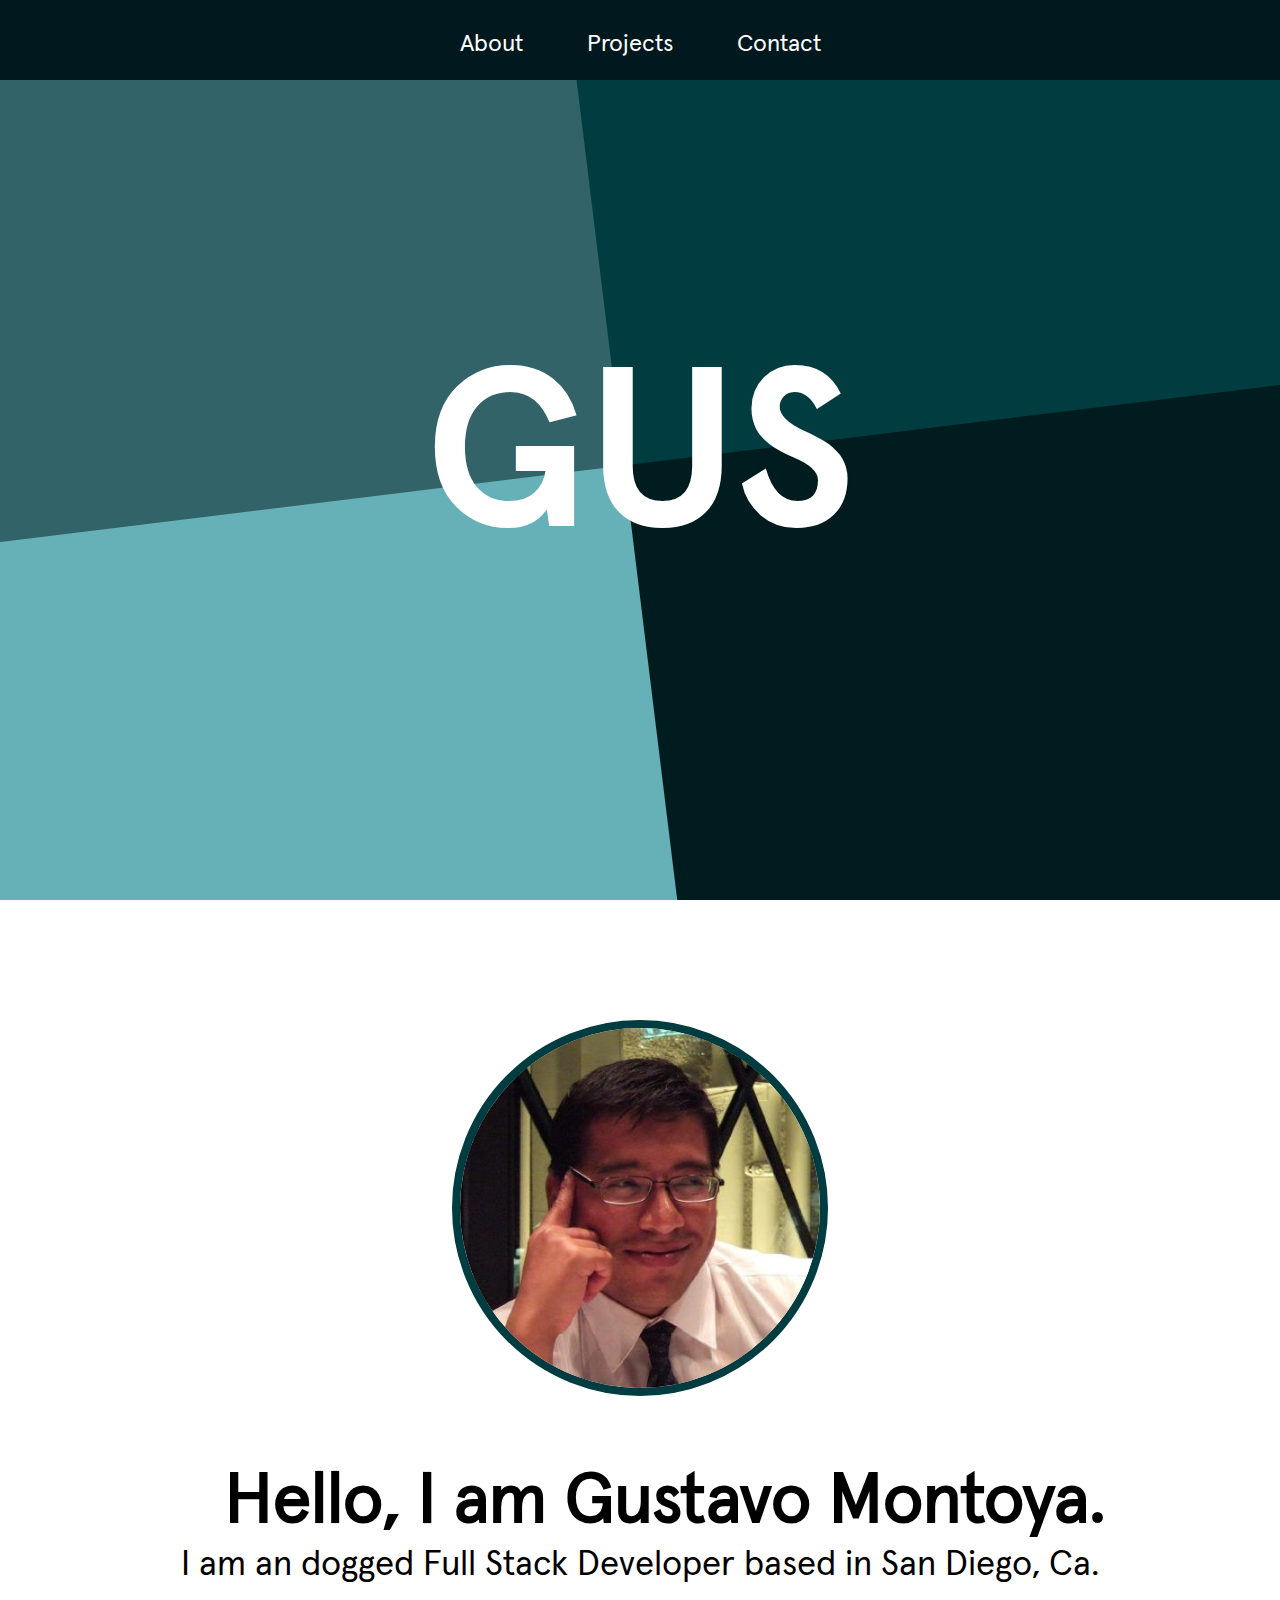
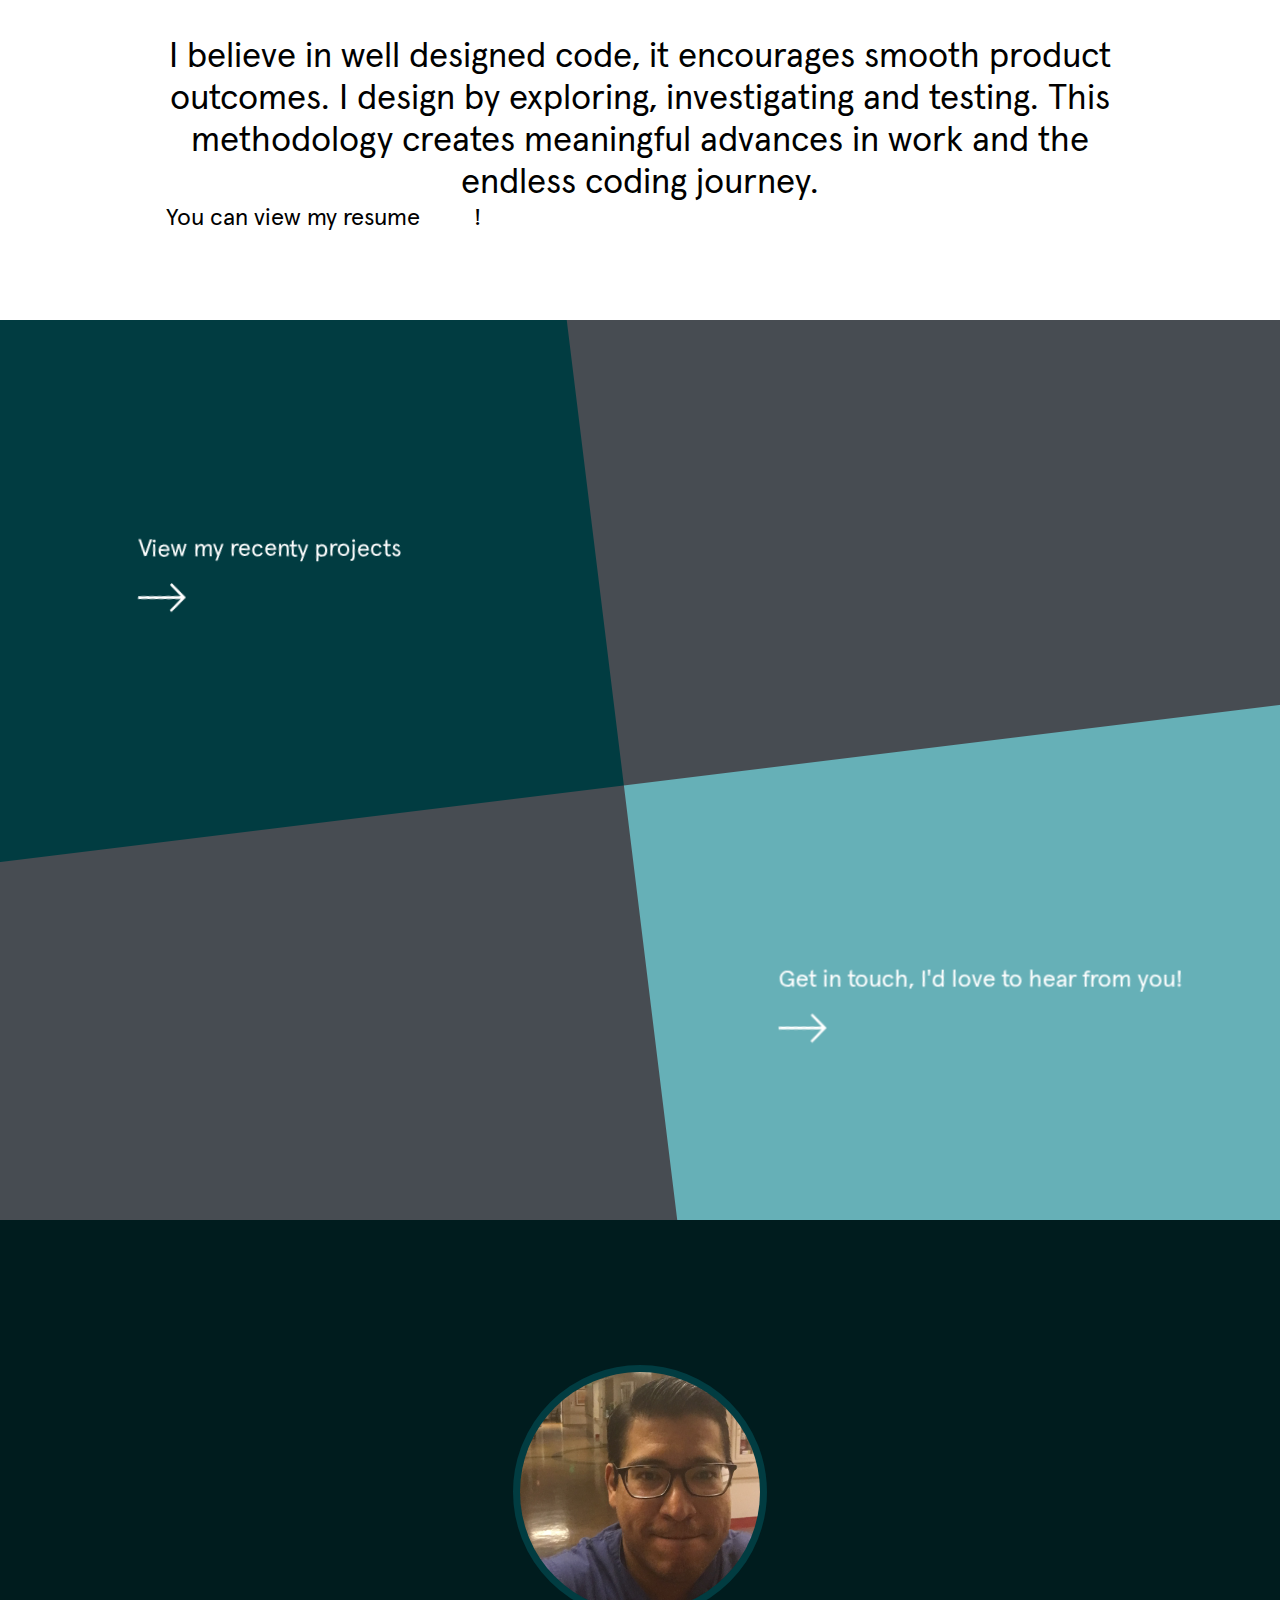
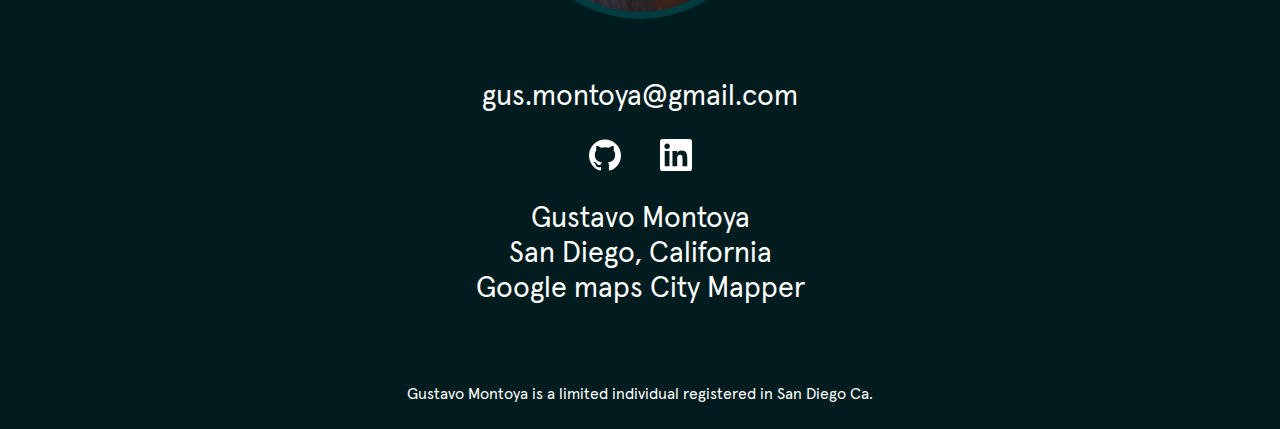
==== commit 92ace352: "Update index.html" ====
--- a/index.html
+++ b/index.html
@@ -66,7 +66,7 @@
                         creates meaningful advances in work
                         and the endless coding journey.
                     </p>
-                    <p> You can view my resume <a href="public/documents/Gus-Resume-v02.pdf"></a>here!</p>
+                    <p> You can view my resume <a href="public/documents/Gus-Resume-v02.pdf">here</a>!</p>
                 </div>
 
             </section>
